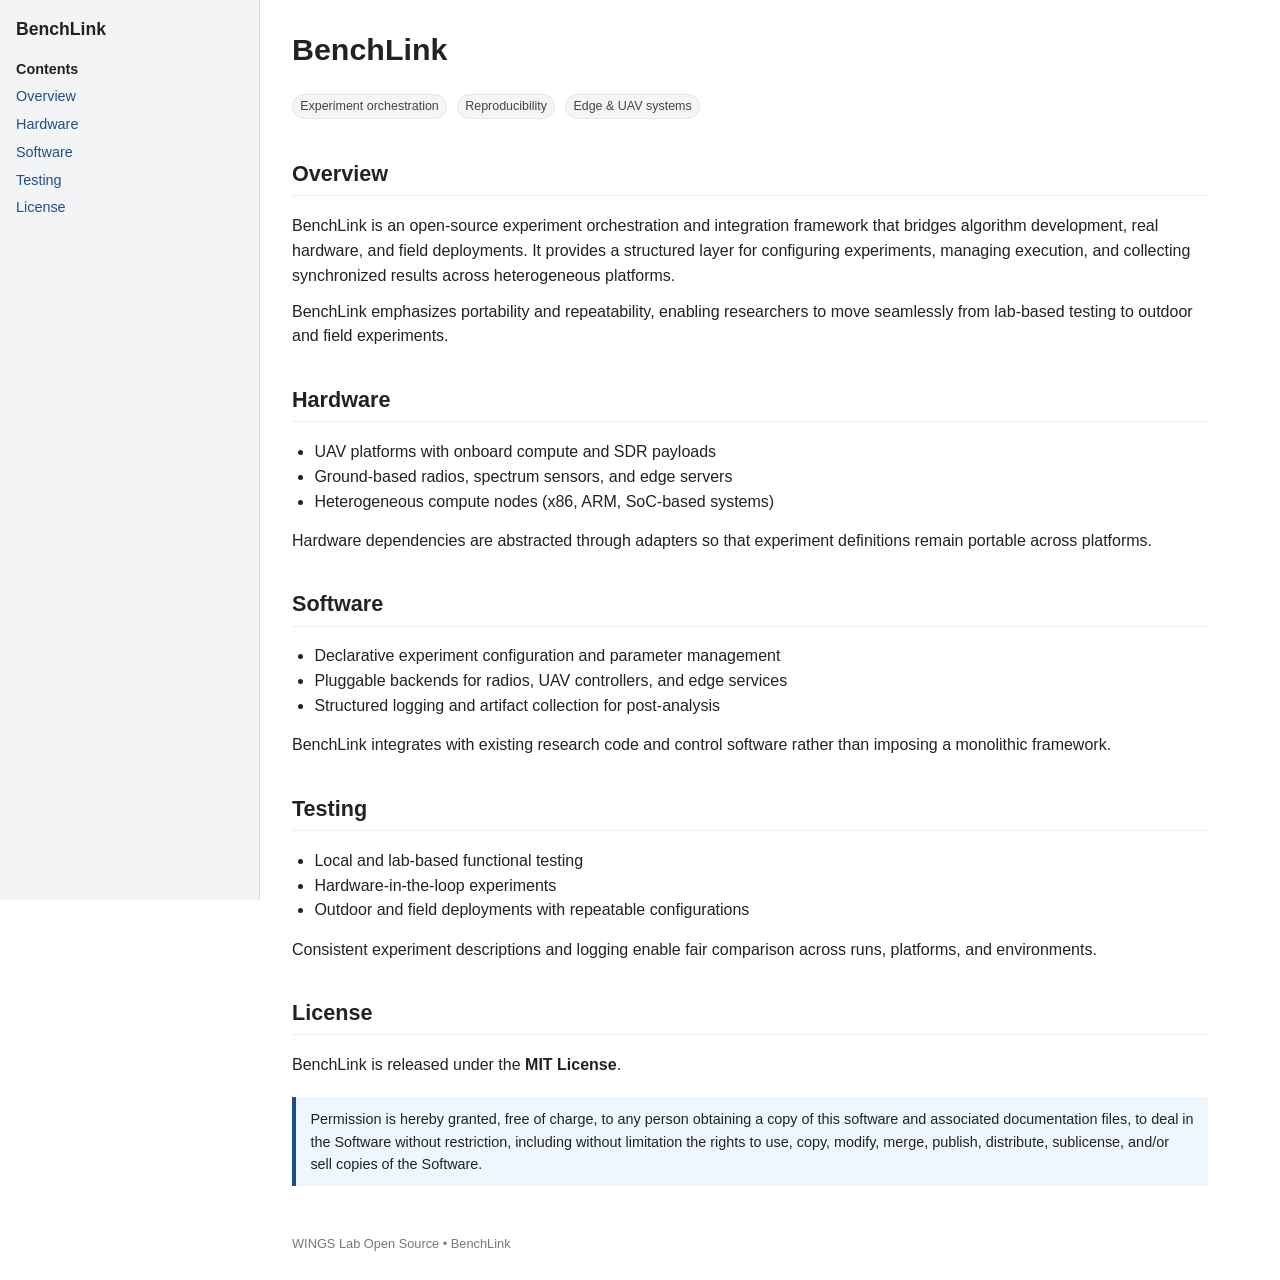
==== benchlink.html @ 735d1fda "Add files via upload" ====
<!DOCTYPE html>
<html lang="en">
<head>
  <meta charset="UTF-8" />
  <title>BenchLink | WINGS Lab Open Source</title>
  <meta name="viewport" content="width=device-width, initial-scale=1.0" />
  <style>
    body { margin:0; font-family:Arial, Helvetica, sans-serif; line-height:1.55; color:#222; }
    .layout { display:flex; min-height:100vh; }
    nav {
      width:260px; background:#f3f4f6; border-right:1px solid #ddd;
      padding:1rem; box-sizing:border-box; position:sticky; top:0;
      height:100vh; overflow-y:auto;
    }
    nav h1 { font-size:1.1rem; margin:0 0 .6rem 0; }
    nav ul { list-style:none; padding:0; margin:0; font-size:.9rem; }
    nav li.section-title { font-weight:bold; margin:.9rem 0 .3rem; }
    nav li { margin-bottom:.35rem; }
    nav a { color:#1f4f8b; text-decoration:none; }
    nav a:hover { text-decoration:underline; }
    main { flex:1; padding:1.6rem 2rem; box-sizing:border-box; max-width:980px; }
    main h1 { font-size:1.9rem; margin-top:0; }
    main h2 {
      font-size:1.35rem; margin-top:2.1rem;
      border-bottom:1px solid #eee; padding-bottom:.3rem;
    }
    p { margin:.45rem 0 .7rem; }
    ul { margin:.4rem 0 .9rem; padding-left:1.4rem; }
    .pill {
      display:inline-block; font-size:.78rem; padding:.12rem .45rem;
      border-radius:999px; background:#f5f5f5; border:1px solid #e6e6e6;
      color:#444; margin-right:.35rem; margin-bottom:.25rem;
    }
    .note {
      background:#eef6ff; border-left:4px solid #1f4f8b;
      padding:.7rem .9rem; margin:1.2rem 0; font-size:.9rem;
    }
    @media (max-width:900px) {
      .layout { flex-direction:column; }
      nav { width:100%; height:auto; position:static; }
      main { padding:1rem; }
    }
  </style>
</head>

<body>
<div class="layout">
  <nav>
    <h1>BenchLink</h1>
    <ul>
      <li class="section-title">Contents</li>
      <li><a href="#overview">Overview</a></li>
      <li><a href="#hardware">Hardware</a></li>
      <li><a href="#software">Software</a></li>
      <li><a href="#testing">Testing</a></li>
      <li><a href="#license">License</a></li>
    </ul>
  </nav>

  <main>
    <header>
      <h1>BenchLink</h1>
      <div>
        <span class="pill">Experiment orchestration</span>
        <span class="pill">Reproducibility</span>
        <span class="pill">Edge & UAV systems</span>
      </div>
    </header>

    <section id="overview">
      <h2>Overview</h2>
      <p>
        BenchLink is an open-source experiment orchestration and integration framework
        that bridges algorithm development, real hardware, and field deployments.
        It provides a structured layer for configuring experiments, managing execution,
        and collecting synchronized results across heterogeneous platforms.
      </p>
      <p>
        BenchLink emphasizes portability and repeatability, enabling researchers to
        move seamlessly from lab-based testing to outdoor and field experiments.
      </p>
    </section>

    <section id="hardware">
      <h2>Hardware</h2>
      <ul>
        <li>UAV platforms with onboard compute and SDR payloads</li>
        <li>Ground-based radios, spectrum sensors, and edge servers</li>
        <li>Heterogeneous compute nodes (x86, ARM, SoC-based systems)</li>
      </ul>
      <p>
        Hardware dependencies are abstracted through adapters so that experiment
        definitions remain portable across platforms.
      </p>
    </section>

    <section id="software">
      <h2>Software</h2>
      <ul>
        <li>Declarative experiment configuration and parameter management</li>
        <li>Pluggable backends for radios, UAV controllers, and edge services</li>
        <li>Structured logging and artifact collection for post-analysis</li>
      </ul>
      <p>
        BenchLink integrates with existing research code and control software rather
        than imposing a monolithic framework.
      </p>
    </section>

    <section id="testing">
      <h2>Testing</h2>
      <ul>
        <li>Local and lab-based functional testing</li>
        <li>Hardware-in-the-loop experiments</li>
        <li>Outdoor and field deployments with repeatable configurations</li>
      </ul>
      <p>
        Consistent experiment descriptions and logging enable fair comparison across
        runs, platforms, and environments.
      </p>
    </section>

    <section id="license">
      <h2>License</h2>
      <p>
        BenchLink is released under the <strong>MIT License</strong>.
      </p>
      <div class="note">
        Permission is hereby granted, free of charge, to any person obtaining a copy
        of this software and associated documentation files, to deal in the Software
        without restriction, including without limitation the rights to use, copy,
        modify, merge, publish, distribute, sublicense, and/or sell copies of the
        Software.
      </div>
    </section>

    <footer style="margin-top:3rem; font-size:.8rem; color:#777;">
      WINGS Lab Open Source • BenchLink
    </footer>
  </main>
</div>
</body>
</html>
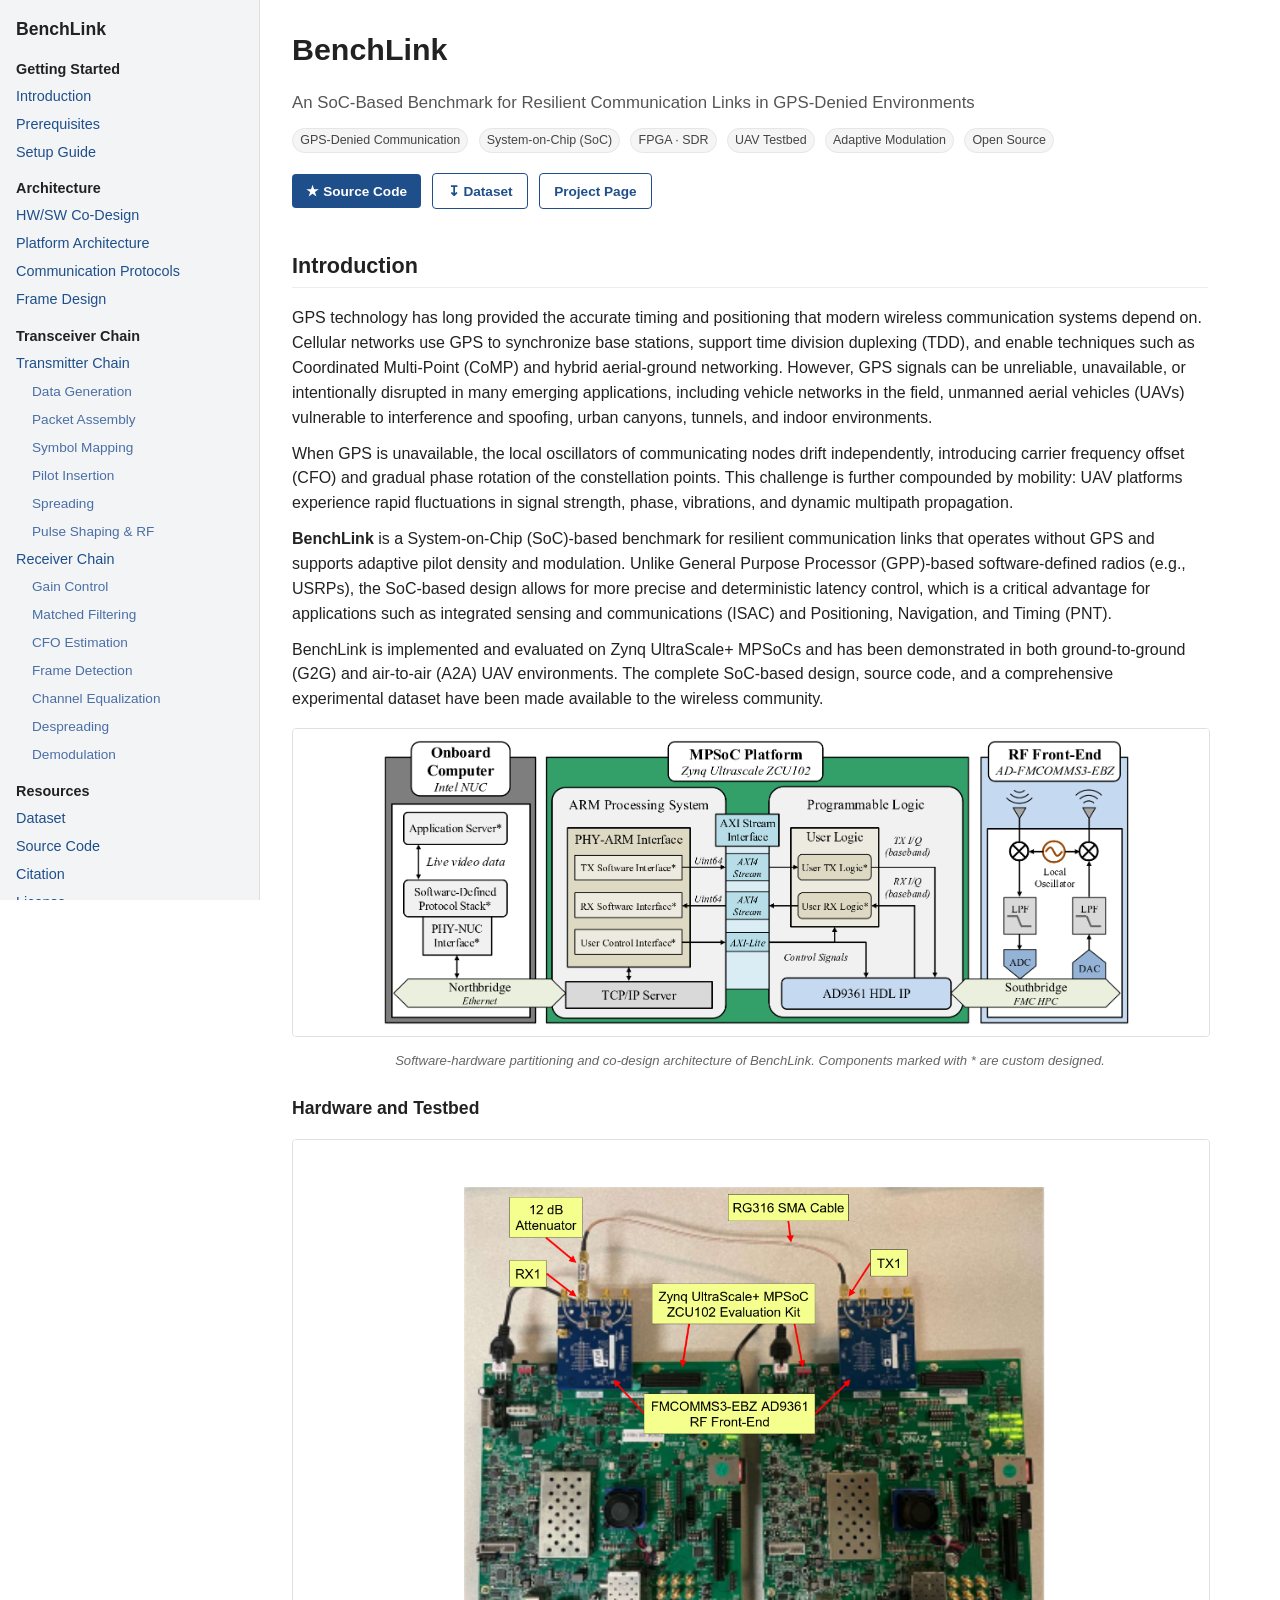
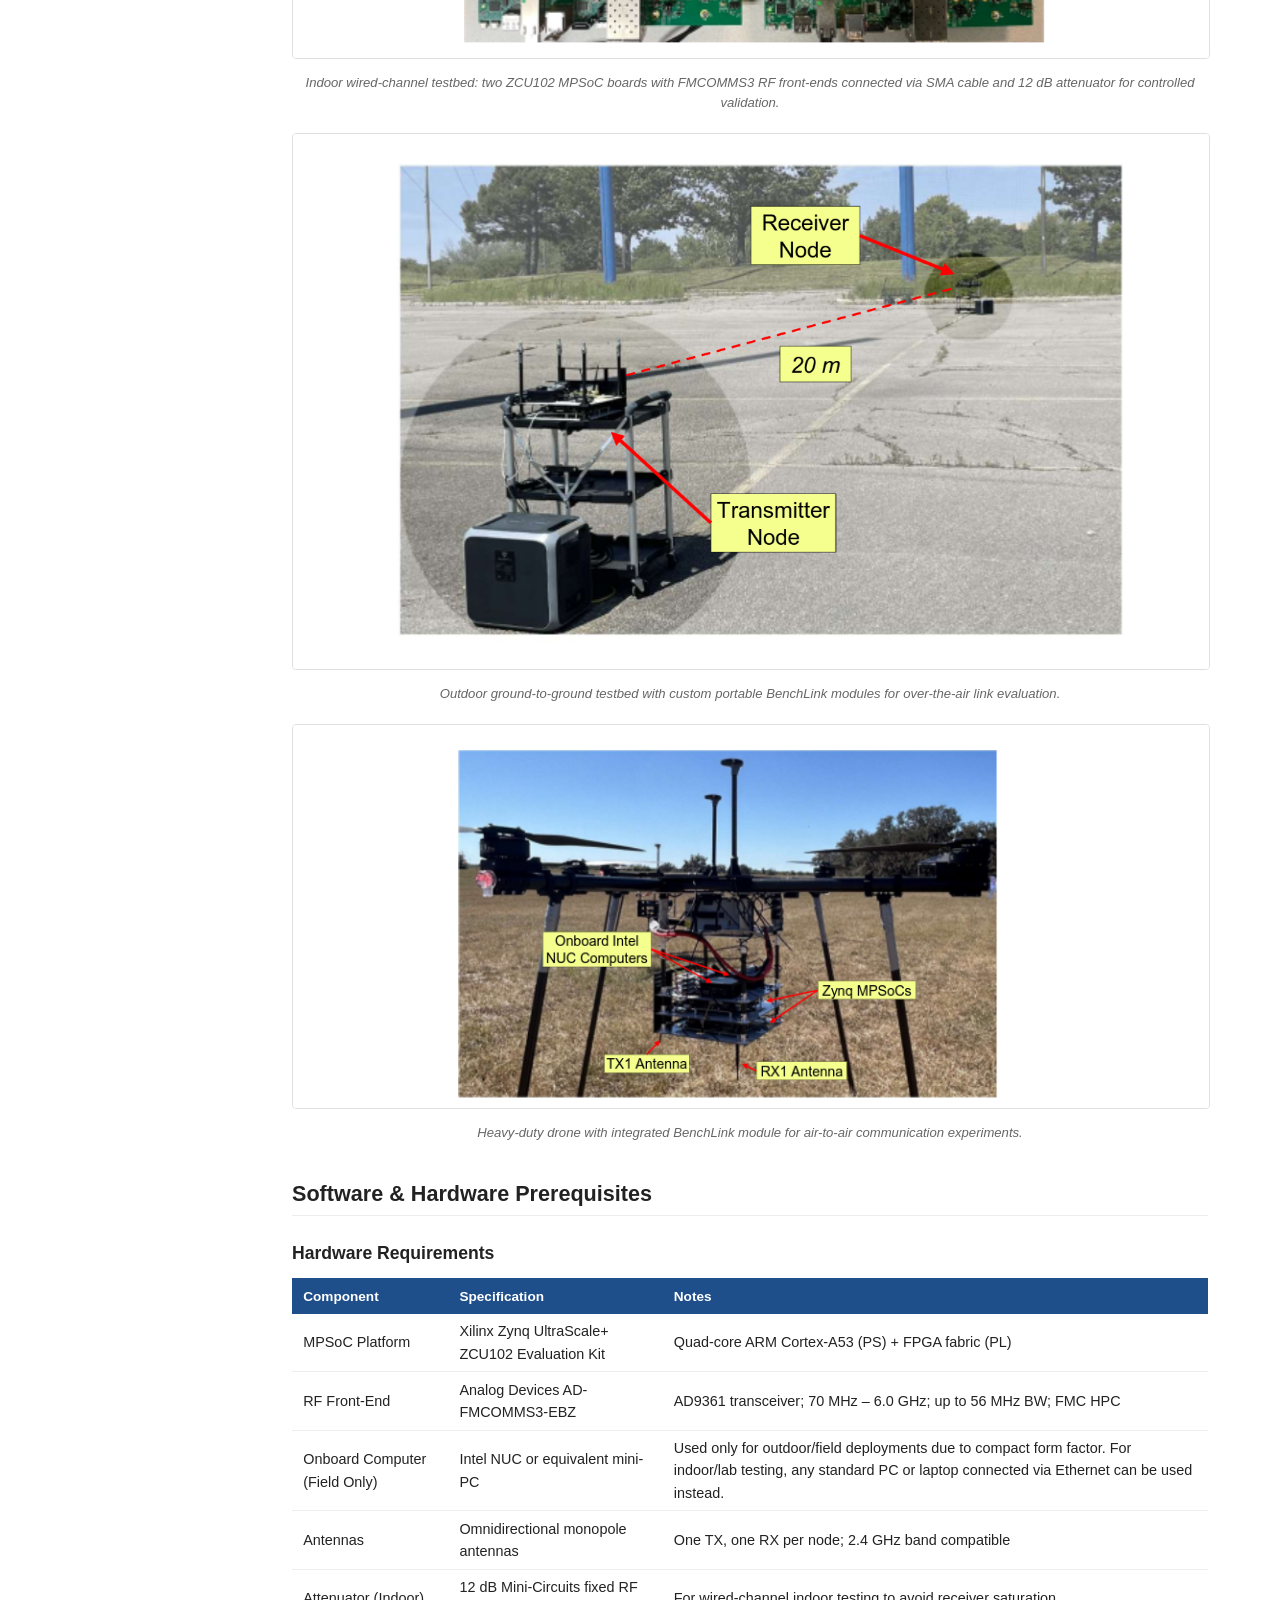
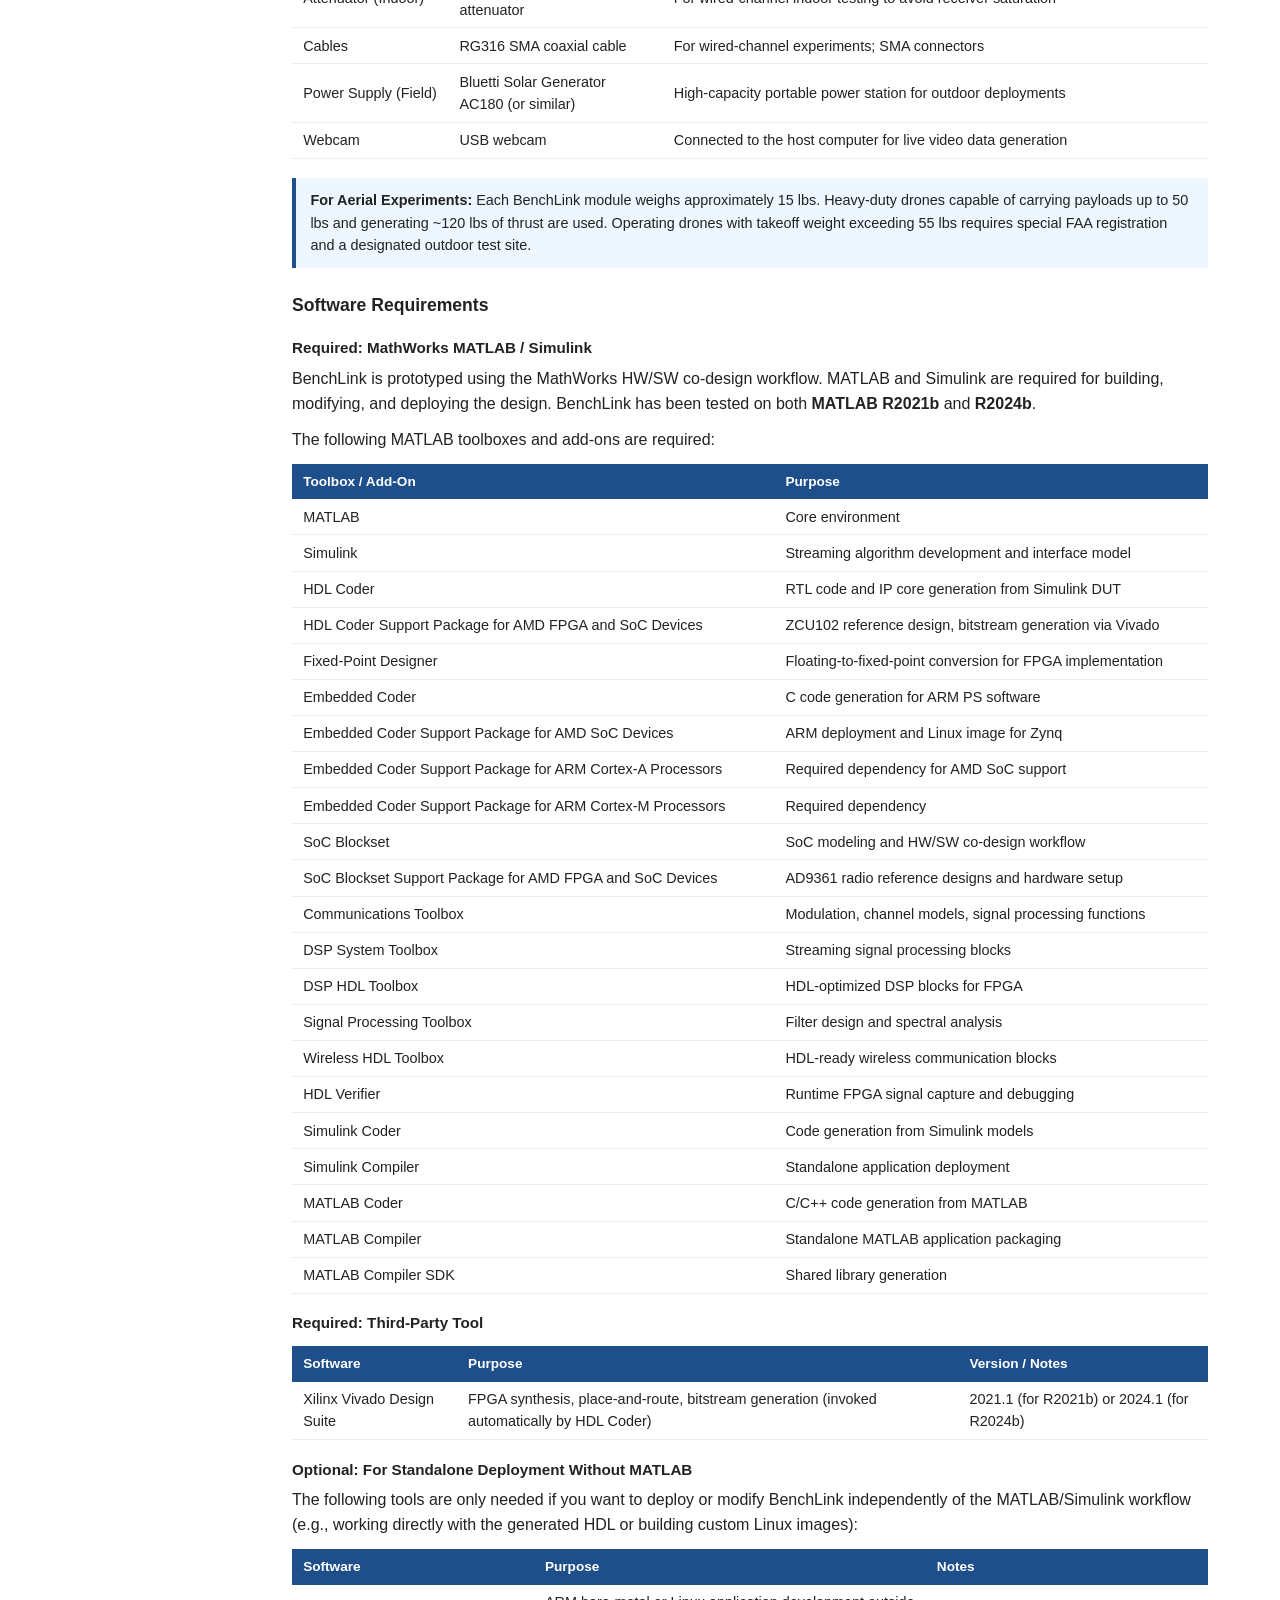
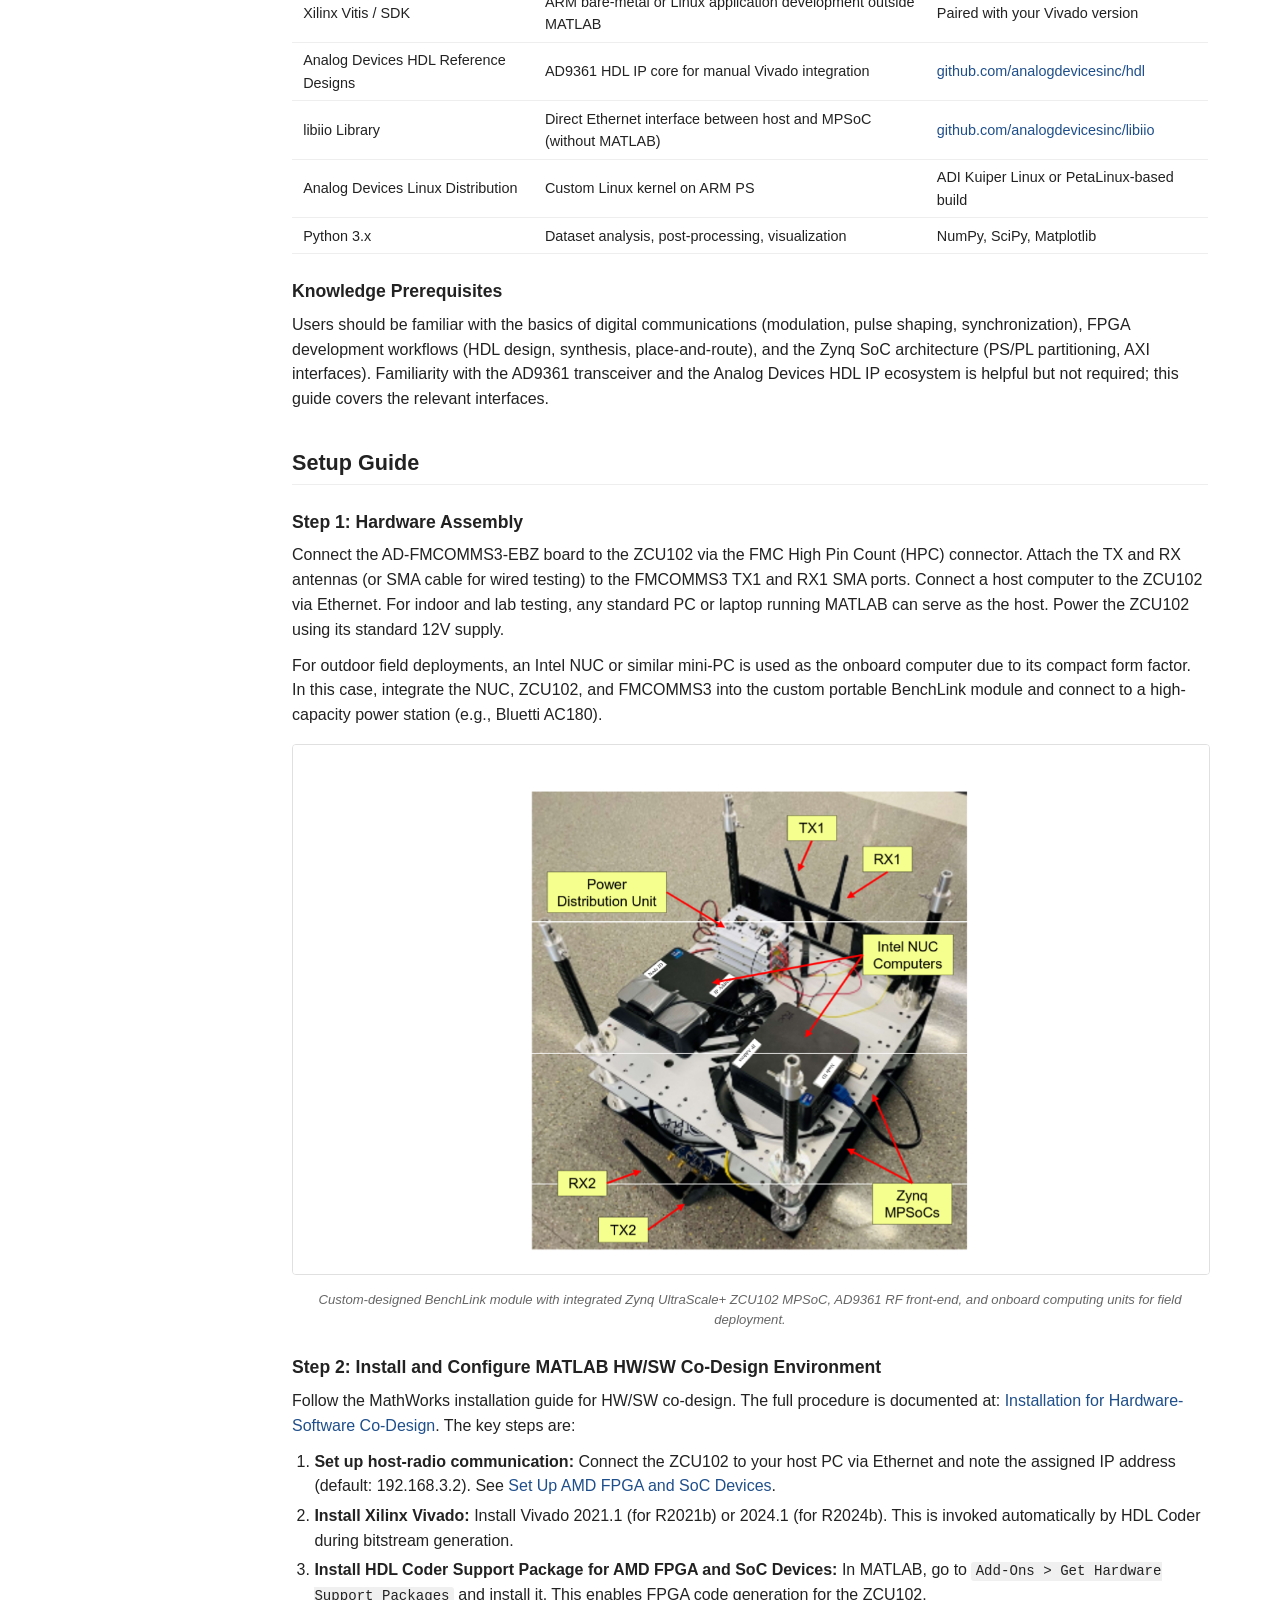
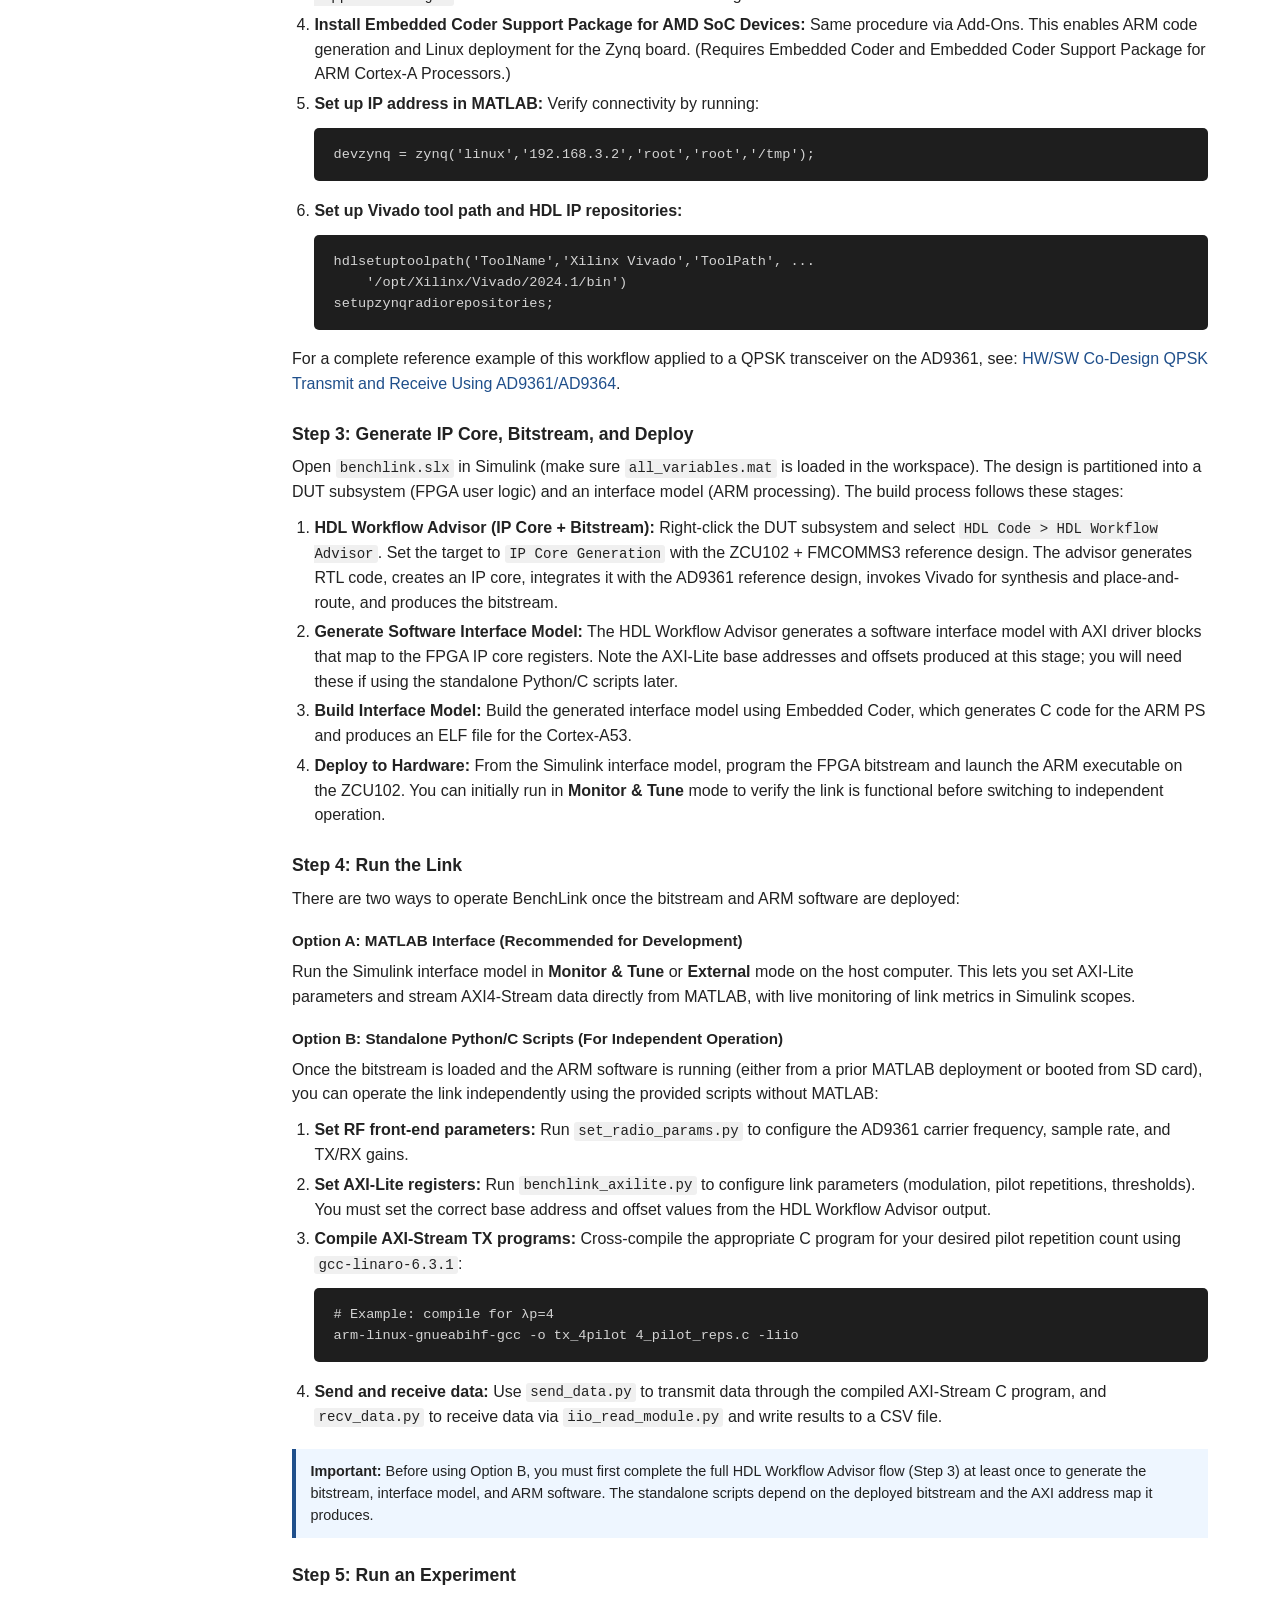
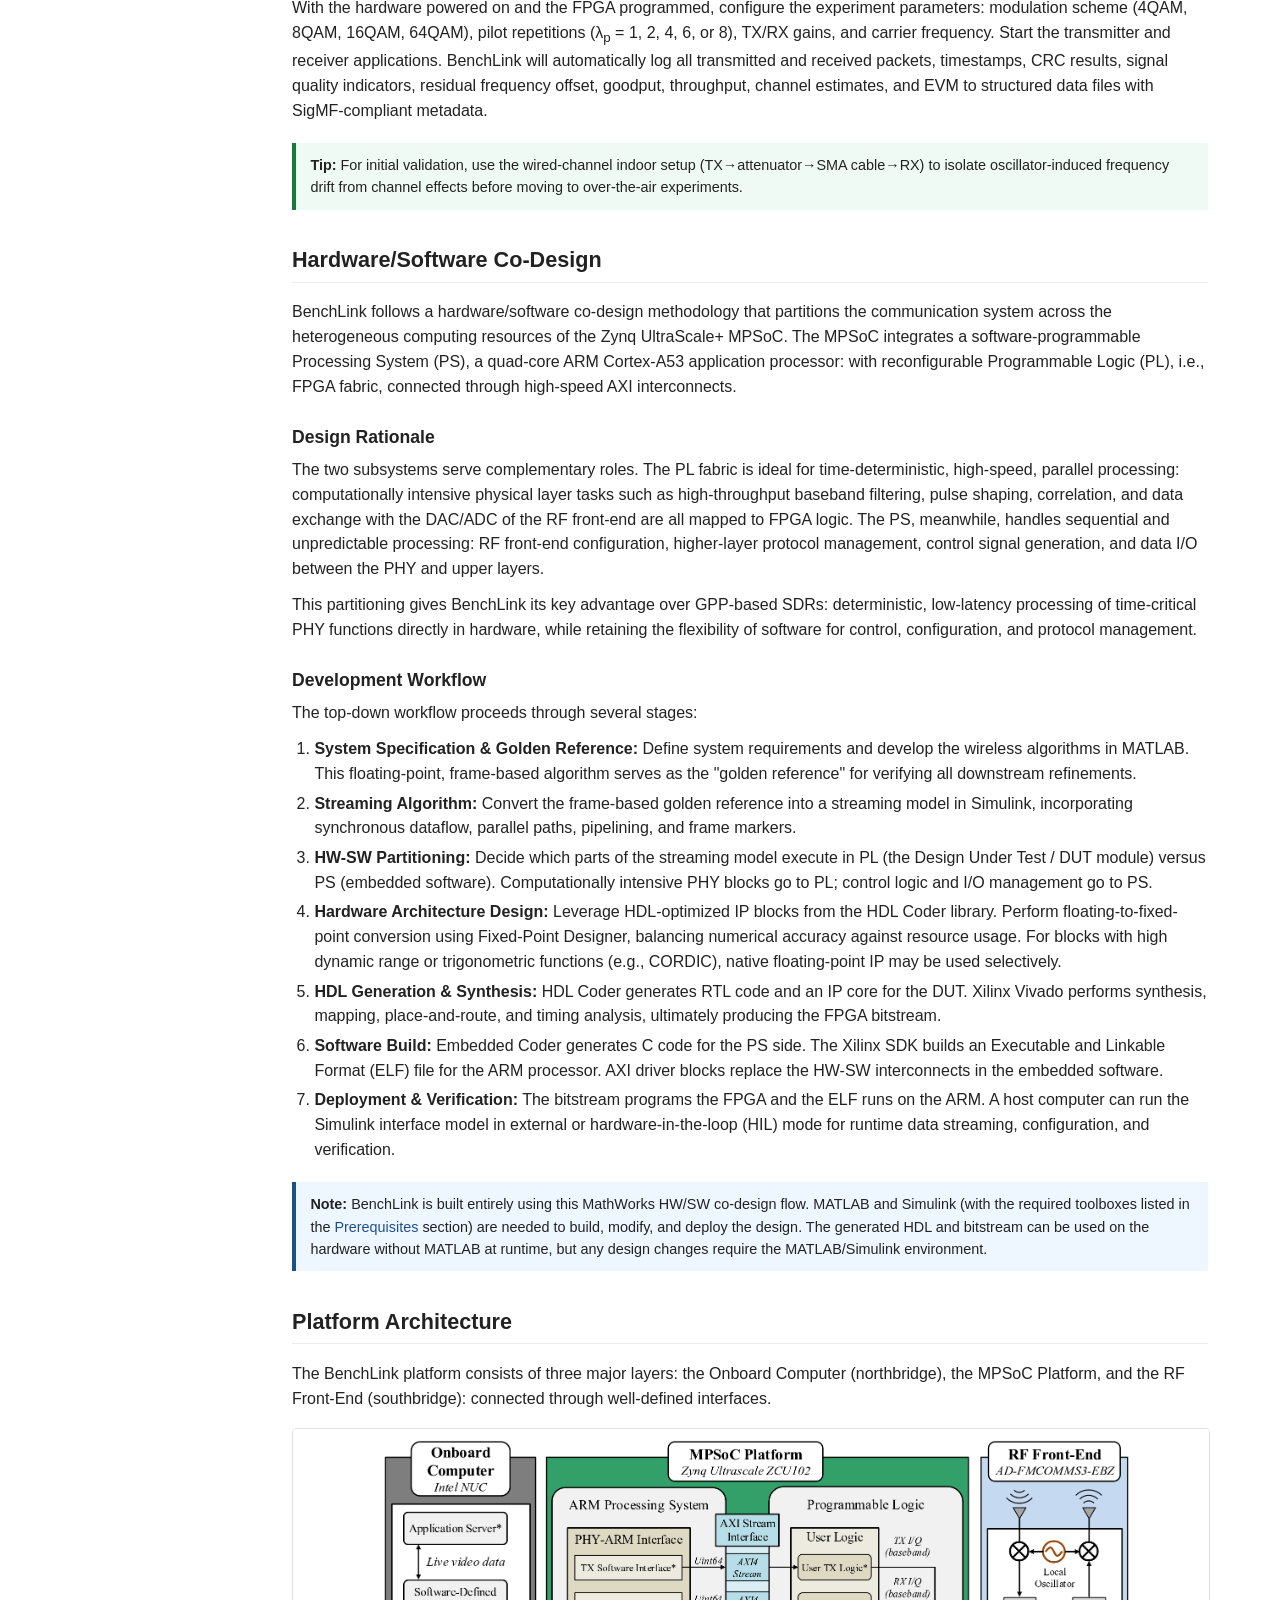
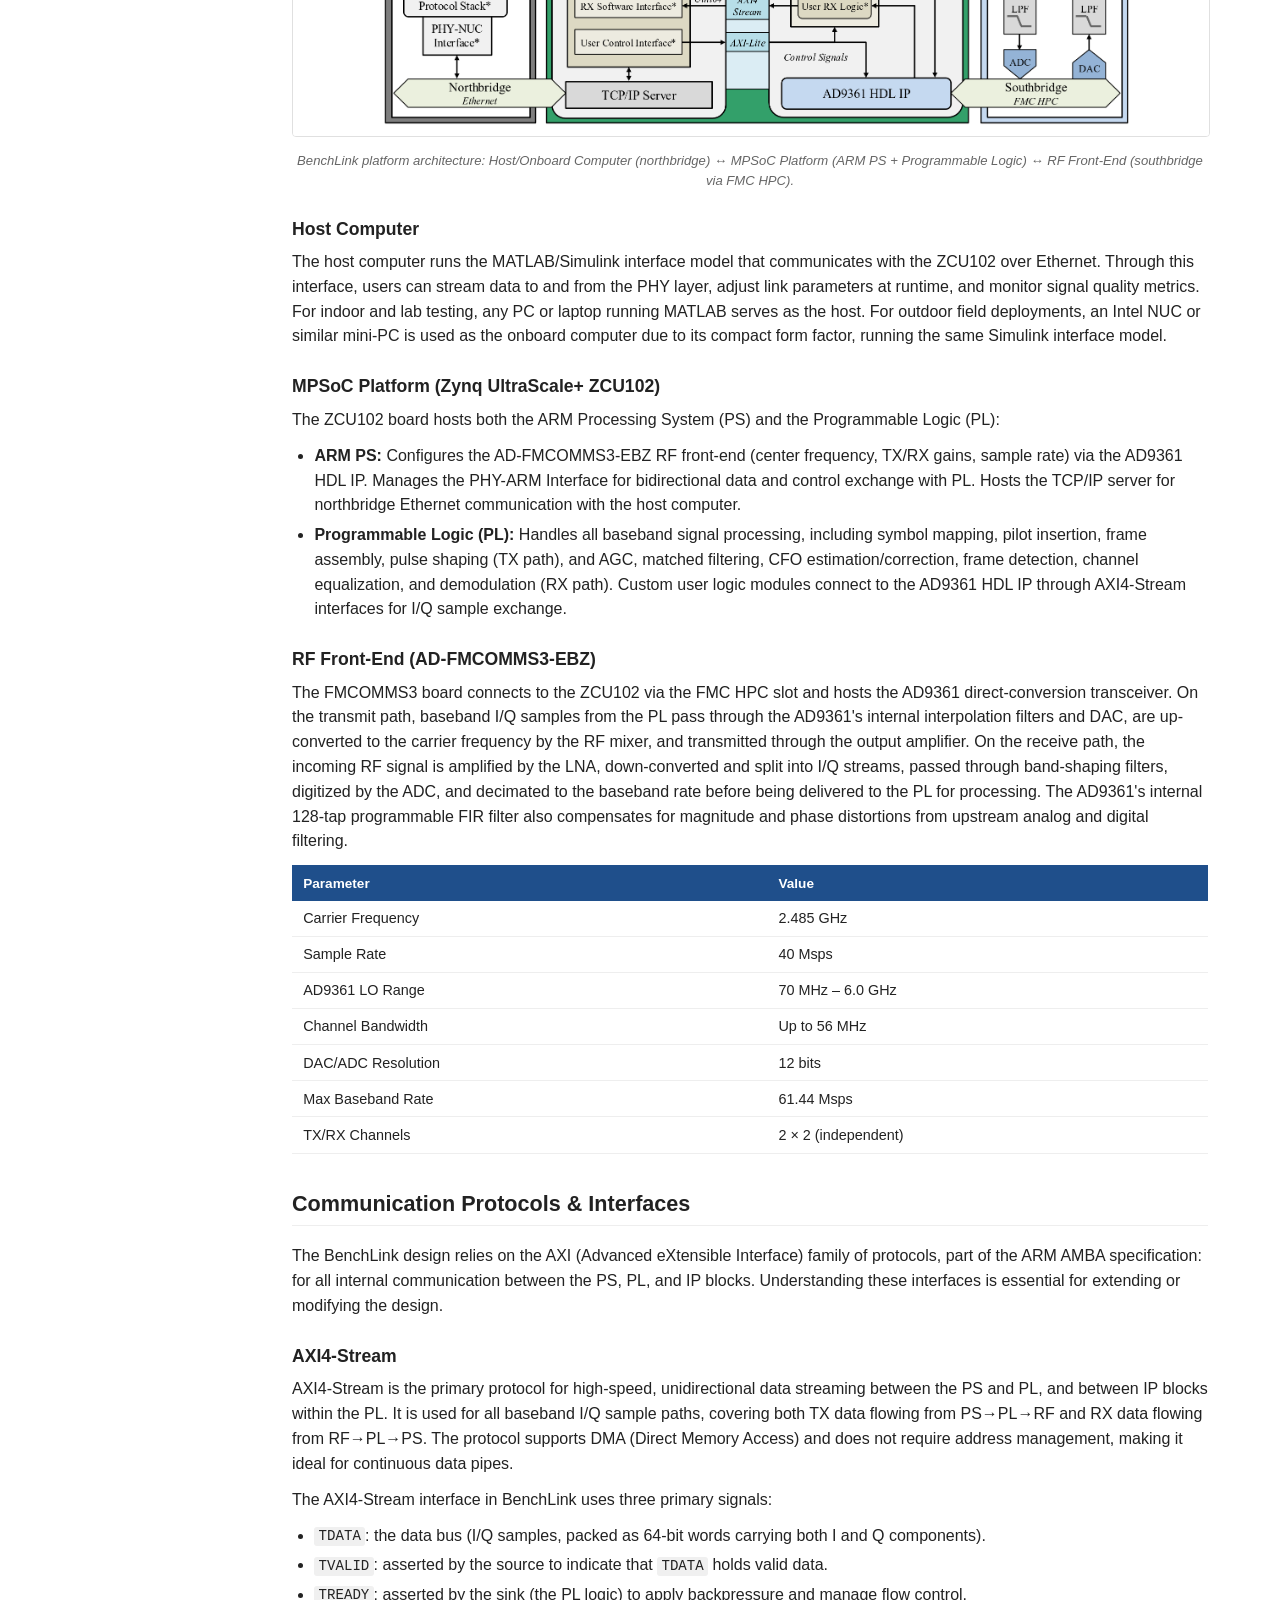
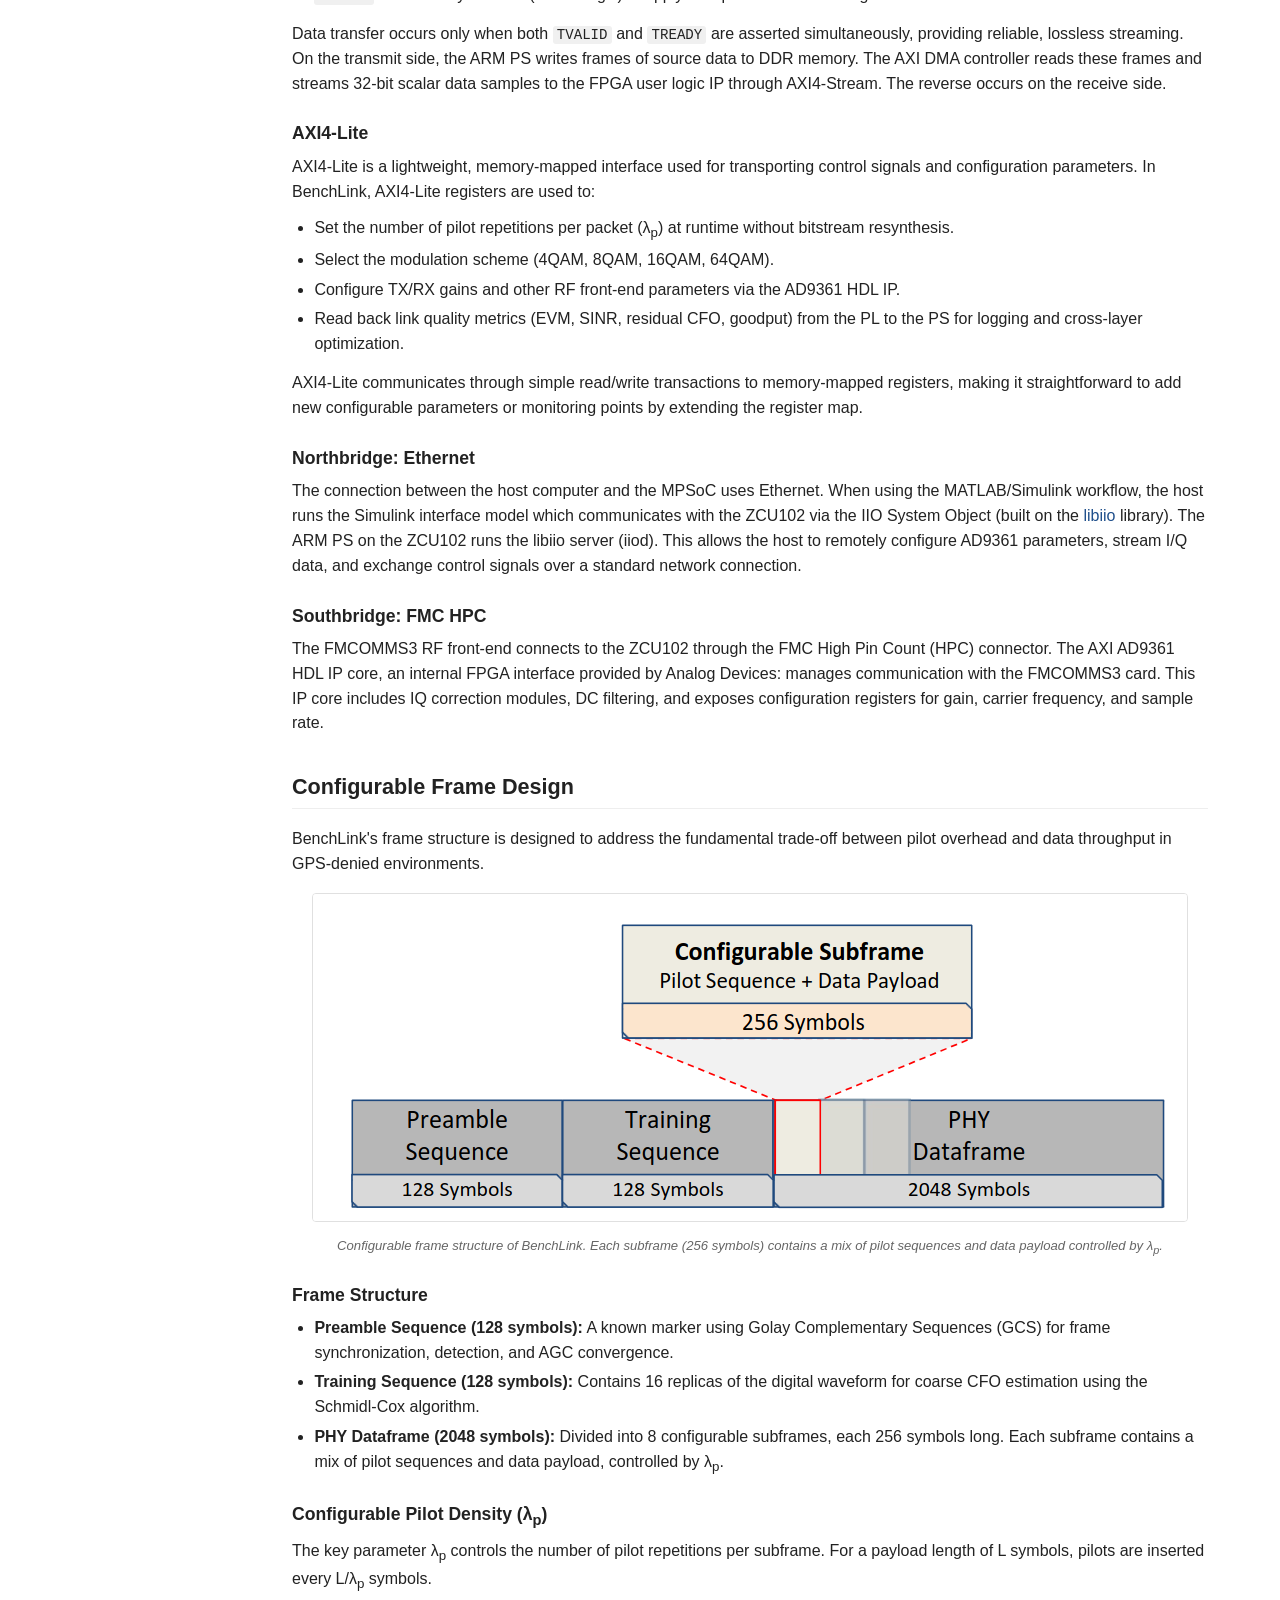
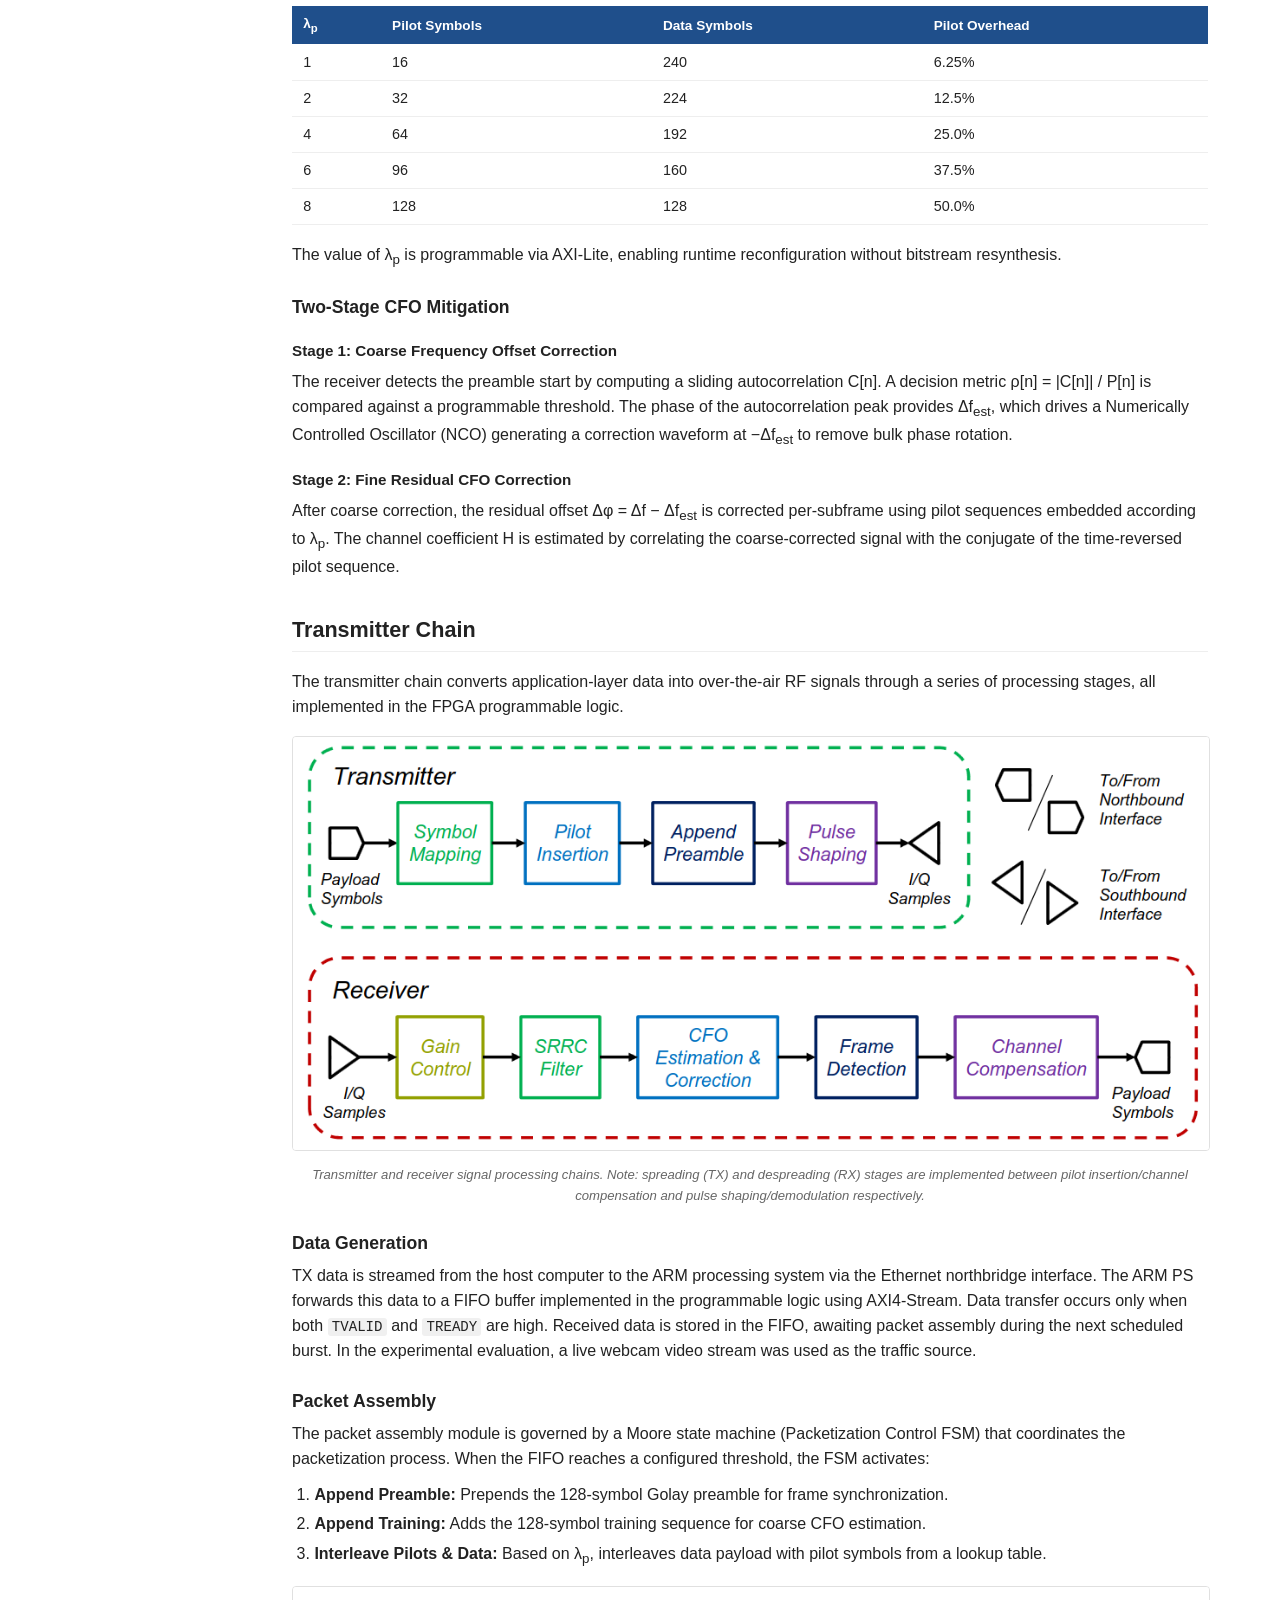
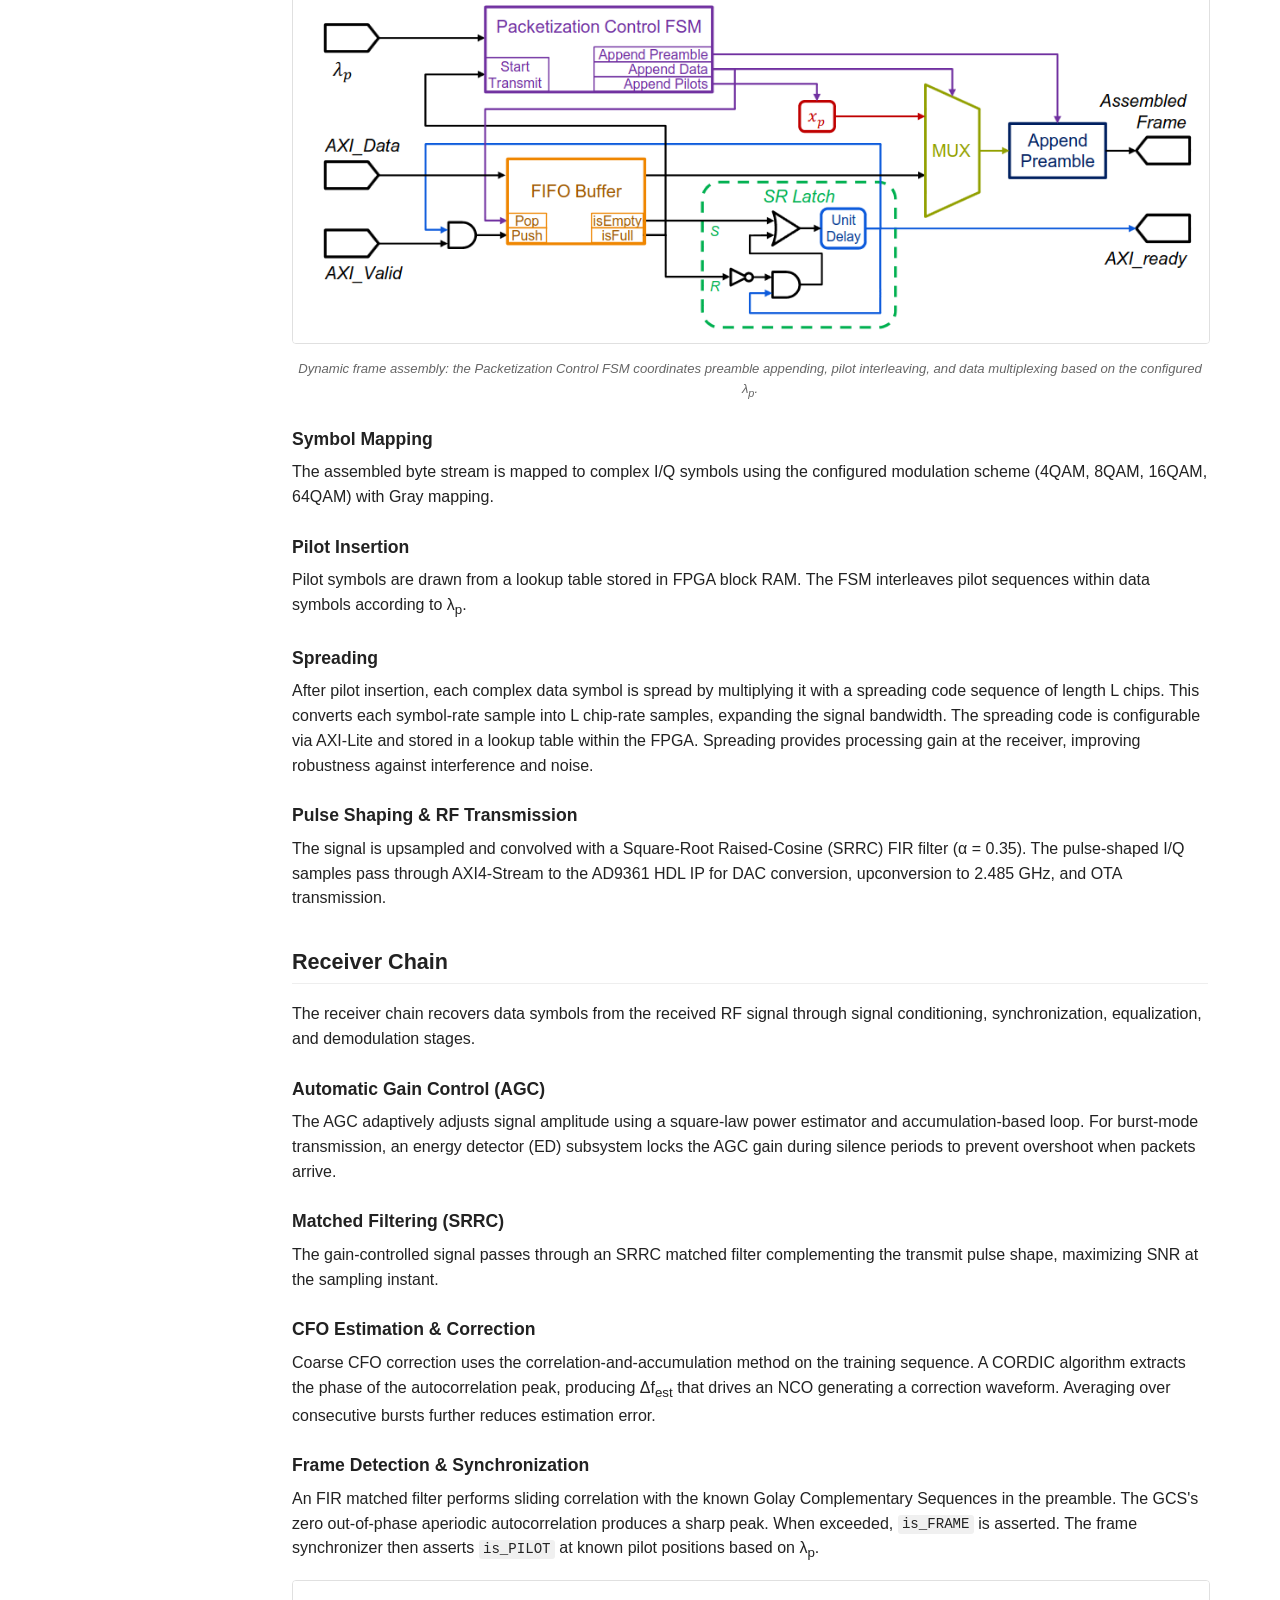
==== commit 43330835: "benchlink website update" ====
--- a/benchlink.html
+++ b/benchlink.html
@@ -18,14 +18,20 @@
     nav li { margin-bottom:.35rem; }
     nav a { color:#1f4f8b; text-decoration:none; }
     nav a:hover { text-decoration:underline; }
+    nav a.sub { padding-left:1rem; font-size:.85rem; color:#4a6fa5; }
     main { flex:1; padding:1.6rem 2rem; box-sizing:border-box; max-width:980px; }
     main h1 { font-size:1.9rem; margin-top:0; }
     main h2 {
       font-size:1.35rem; margin-top:2.1rem;
       border-bottom:1px solid #eee; padding-bottom:.3rem;
     }
+    main h3 { font-size:1.1rem; margin-top:1.5rem; margin-bottom:.3rem; }
+    main h4 { font-size:.95rem; margin-top:1.1rem; margin-bottom:.3rem; }
     p { margin:.45rem 0 .7rem; }
-    ul { margin:.4rem 0 .9rem; padding-left:1.4rem; }
+    ul, ol { margin:.4rem 0 .9rem; padding-left:1.4rem; }
+    li { margin-bottom:.3rem; }
+    a { color:#1f4f8b; text-decoration:none; }
+    a:hover { text-decoration:underline; }
     .pill {
       display:inline-block; font-size:.78rem; padding:.12rem .45rem;
       border-radius:999px; background:#f5f5f5; border:1px solid #e6e6e6;
@@ -35,6 +41,53 @@
       background:#eef6ff; border-left:4px solid #1f4f8b;
       padding:.7rem .9rem; margin:1.2rem 0; font-size:.9rem;
     }
+    .warning {
+      background:#fff8f0; border-left:4px solid #c4600c;
+      padding:.7rem .9rem; margin:1.2rem 0; font-size:.9rem;
+    }
+    .success {
+      background:#f0faf4; border-left:4px solid #1a7a3a;
+      padding:.7rem .9rem; margin:1.2rem 0; font-size:.9rem;
+    }
+    code {
+      font-family:Consolas, Monaco, 'Courier New', monospace;
+      font-size:.88em; background:#f0f0f0; padding:.1em .3em;
+      border-radius:3px;
+    }
+    pre {
+      background:#1e1e1e; color:#d4d4d4; padding:1rem 1.2rem;
+      border-radius:5px; overflow-x:auto; font-size:.85rem;
+      line-height:1.55; margin:.7rem 0 1.1rem;
+    }
+    pre code { background:none; padding:0; color:inherit; font-size:inherit; }
+    table {
+      width:100%; border-collapse:collapse; margin:.7rem 0 1.1rem;
+      font-size:.9rem;
+    }
+    th {
+      background:#1f4f8b; color:#fff; font-weight:bold; text-align:left;
+      padding:.45rem .7rem; font-size:.85rem;
+    }
+    td { padding:.4rem .7rem; border-bottom:1px solid #eee; }
+    tr:hover { background:#fafafa; }
+    .img-placeholder {
+      background:#f0f0f0; border:2px dashed #ccc; border-radius:5px;
+      padding:2rem 1.2rem; text-align:center; color:#888;
+      font-size:.85rem; margin:.8rem 0 1rem; font-style:italic;
+    }
+    .btn {
+      display:inline-block; padding:.4rem .9rem; background:#1f4f8b;
+      color:#fff; border-radius:4px; font-size:.85rem; font-weight:bold;
+      text-decoration:none; margin-right:.4rem; margin-bottom:.4rem;
+    }
+    .btn:hover { background:#163d6e; text-decoration:none; }
+    .btn-outline {
+      background:transparent; color:#1f4f8b; border:1.5px solid #1f4f8b;
+    }
+    .btn-outline:hover { background:#eef6ff; }
+    .fig { margin:1rem 0 1.2rem; text-align:center; }
+    .fig img { max-width:100%; height:auto; border:1px solid #e0e0e0; border-radius:4px; }
+    .fig .caption { font-size:.82rem; color:#666; margin-top:.4rem; font-style:italic; }
     @media (max-width:900px) {
       .layout { flex-direction:column; }
       nav { width:100%; height:auto; position:static; }
@@ -48,11 +101,40 @@
   <nav>
     <h1>BenchLink</h1>
     <ul>
-      <li class="section-title">Contents</li>
-      <li><a href="#overview">Overview</a></li>
-      <li><a href="#hardware">Hardware</a></li>
-      <li><a href="#software">Software</a></li>
-      <li><a href="#testing">Testing</a></li>
+      <li class="section-title">Getting Started</li>
+      <li><a href="#introduction">Introduction</a></li>
+      <li><a href="#prerequisites">Prerequisites</a></li>
+      <li><a href="#setup">Setup Guide</a></li>
+
+      <li class="section-title">Architecture</li>
+      <li><a href="#codesign">HW/SW Co-Design</a></li>
+      <li><a href="#platform">Platform Architecture</a></li>
+      <li><a href="#protocols">Communication Protocols</a></li>
+      <li><a href="#frame-design">Frame Design</a></li>
+
+      <li class="section-title">Transceiver Chain</li>
+      <li><a href="#tx-chain">Transmitter Chain</a></li>
+      <li><a class="sub" href="#tx-data-gen">Data Generation</a></li>
+      <li><a class="sub" href="#tx-packet-assembly">Packet Assembly</a></li>
+      <li><a class="sub" href="#tx-symbol-mapping">Symbol Mapping</a></li>
+      <li><a class="sub" href="#tx-pilot-insertion">Pilot Insertion</a></li>
+      <li><a class="sub" href="#tx-spreading">Spreading</a></li>
+      <li><a class="sub" href="#tx-pulse-shaping">Pulse Shaping &amp; RF</a></li>
+      <li><a href="#rx-chain">Receiver Chain</a></li>
+      <li><a class="sub" href="#rx-agc">Gain Control</a></li>
+      <li><a class="sub" href="#rx-matched-filter">Matched Filtering</a></li>
+      <li><a class="sub" href="#rx-cfo">CFO Estimation</a></li>
+      <li><a class="sub" href="#rx-frame-detect">Frame Detection</a></li>
+      <li><a class="sub" href="#rx-channel-eq">Channel Equalization</a></li>
+      <li><a class="sub" href="#rx-despreading">Despreading</a></li>
+      <li><a class="sub" href="#rx-demod">Demodulation</a></li>
+
+
+
+      <li class="section-title">Resources</li>
+      <li><a href="#dataset">Dataset</a></li>
+      <li><a href="#source-code">Source Code</a></li>
+      <li><a href="#citation">Citation</a></li>
       <li><a href="#license">License</a></li>
     </ul>
   </nav>
@@ -60,82 +142,282 @@
   <main>
     <header>
       <h1>BenchLink</h1>
+      <p style="margin-top:-.2rem; color:#555; font-size:1.05rem;">An SoC-Based Benchmark for Resilient Communication Links in GPS-Denied Environments</p>
       <div>
-        <span class="pill">Experiment orchestration</span>
-        <span class="pill">Reproducibility</span>
-        <span class="pill">Edge & UAV systems</span>
+        <span class="pill">GPS-Denied Communication</span>
+        <span class="pill">System-on-Chip (SoC)</span>
+        <span class="pill">FPGA &middot; SDR</span>
+        <span class="pill">UAV Testbed</span>
+        <span class="pill">Adaptive Modulation</span>
+        <span class="pill">Open Source</span>
+      </div>
+      <div style="margin-top:1rem;">
+        <a class="btn" href="https://github.com/WingsLabWireless/benchlink_v2" target="_blank">&#9733; Source Code</a>
+        <a class="btn btn-outline" href="https://github.com/WingsLabWireless/benchlink_v2/tree/main/benchlink_data" target="_blank">&#8615; Dataset</a>
+        <a class="btn btn-outline" href="https://wingslabwireless.github.io/opensource.html#benchlink" target="_blank">Project Page</a>
       </div>
     </header>
 
-    <section id="overview">
-      <h2>Overview</h2>
-      <p>
-        BenchLink is an open-source experiment orchestration and integration framework
-        that bridges algorithm development, real hardware, and field deployments.
-        It provides a structured layer for configuring experiments, managing execution,
-        and collecting synchronized results across heterogeneous platforms.
-      </p>
-      <p>
-        BenchLink emphasizes portability and repeatability, enabling researchers to
-        move seamlessly from lab-based testing to outdoor and field experiments.
-      </p>
+    <section id="introduction"><h2>Introduction</h2><p>GPS technology has long provided the accurate timing and positioning that modern wireless communication systems depend on. Cellular networks use GPS to synchronize base stations, support time division duplexing (TDD), and enable techniques such as Coordinated Multi-Point (CoMP) and hybrid aerial-ground networking. However, GPS signals can be unreliable, unavailable, or intentionally disrupted in many emerging applications, including vehicle networks in the field, unmanned aerial vehicles (UAVs) vulnerable to interference and spoofing, urban canyons, tunnels, and indoor environments.</p><p>When GPS is unavailable, the local oscillators of communicating nodes drift independently, introducing carrier frequency offset (CFO) and gradual phase rotation of the constellation points. This challenge is further compounded by mobility: UAV platforms experience rapid fluctuations in signal strength, phase, vibrations, and dynamic multipath propagation.</p><p><strong>BenchLink</strong> is a System-on-Chip (SoC)-based benchmark for resilient communication links that operates without GPS and supports adaptive pilot density and modulation. Unlike General Purpose Processor (GPP)-based software-defined radios (e.g., USRPs), the SoC-based design allows for more precise and deterministic latency control, which is a critical advantage for applications such as integrated sensing and communications (ISAC) and Positioning, Navigation, and Timing (PNT).</p><p>BenchLink is implemented and evaluated on Zynq UltraScale+ MPSoCs and has been demonstrated in both ground-to-ground (G2G) and air-to-air (A2A) UAV environments. The complete SoC-based design, source code, and a comprehensive experimental dataset have been made available to the wireless community.</p><div class="fig"><img src="images/fig1_architecture.png" alt="BenchLink software-hardware partitioning and co-design architecture"><div class="caption">Software-hardware partitioning and co-design architecture of BenchLink. Components marked with * are custom designed.</div></div>
+      <h3>Hardware and Testbed</h3>
+      <div class="fig"><img src="images/fig8_wired_testbed.png" alt="Indoor wired-channel testbed"><div class="caption">Indoor wired-channel testbed: two ZCU102 MPSoC boards with FMCOMMS3 RF front-ends connected via SMA cable and 12 dB attenuator for controlled validation.</div></div>
+      <div class="fig"><img src="images/fig9_outdoor_g2g.png" alt="Outdoor ground-to-ground testbed"><div class="caption">Outdoor ground-to-ground testbed with custom portable BenchLink modules for over-the-air link evaluation.</div></div>
+      <div class="fig"><img src="images/fig10_drone.png" alt="Heavy-duty drone with BenchLink module"><div class="caption">Heavy-duty drone with integrated BenchLink module for air-to-air communication experiments.</div></div>
+</section>
+
+    <section id="prerequisites"><h2>Software &amp; Hardware Prerequisites</h2><h3>Hardware Requirements</h3><table><thead><tr><th>Component</th><th>Specification</th><th>Notes</th></tr></thead><tbody><tr><td>MPSoC Platform</td><td>Xilinx Zynq UltraScale+ ZCU102 Evaluation Kit</td><td>Quad-core ARM Cortex-A53 (PS) + FPGA fabric (PL)</td></tr><tr><td>RF Front-End</td><td>Analog Devices AD-FMCOMMS3-EBZ</td><td>AD9361 transceiver; 70 MHz – 6.0 GHz; up to 56 MHz BW; FMC HPC</td></tr><tr><td>Onboard Computer (Field Only)</td><td>Intel NUC or equivalent mini-PC</td><td>Used only for outdoor/field deployments due to compact form factor. For indoor/lab testing, any standard PC or laptop connected via Ethernet can be used instead.</td></tr><tr><td>Antennas</td><td>Omnidirectional monopole antennas</td><td>One TX, one RX per node; 2.4 GHz band compatible</td></tr><tr><td>Attenuator (Indoor)</td><td>12 dB Mini-Circuits fixed RF attenuator</td><td>For wired-channel indoor testing to avoid receiver saturation</td></tr><tr><td>Cables</td><td>RG316 SMA coaxial cable</td><td>For wired-channel experiments; SMA connectors</td></tr><tr><td>Power Supply (Field)</td><td>Bluetti Solar Generator AC180 (or similar)</td><td>High-capacity portable power station for outdoor deployments</td></tr><tr><td>Webcam</td><td>USB webcam</td><td>Connected to the host computer for live video data generation</td></tr></tbody></table><div class="note"><strong>For Aerial Experiments:</strong> Each BenchLink module weighs approximately 15 lbs. Heavy-duty drones capable of carrying payloads up to 50 lbs and generating ~120 lbs of thrust are used. Operating drones with takeoff weight exceeding 55 lbs requires special FAA registration and a designated outdoor test site.</div><h3>Software Requirements</h3><h4>Required: MathWorks MATLAB / Simulink</h4>
+<p>BenchLink is prototyped using the MathWorks HW/SW co-design workflow. MATLAB and Simulink are required for building, modifying, and deploying the design. BenchLink has been tested on both <strong>MATLAB R2021b</strong> and <strong>R2024b</strong>.</p>
+<p>The following MATLAB toolboxes and add-ons are required:</p>
+<table><thead><tr><th>Toolbox / Add-On</th><th>Purpose</th></tr></thead><tbody>
+<tr><td>MATLAB</td><td>Core environment</td></tr>
+<tr><td>Simulink</td><td>Streaming algorithm development and interface model</td></tr>
+<tr><td>HDL Coder</td><td>RTL code and IP core generation from Simulink DUT</td></tr>
+<tr><td>HDL Coder Support Package for AMD FPGA and SoC Devices</td><td>ZCU102 reference design, bitstream generation via Vivado</td></tr>
+<tr><td>Fixed-Point Designer</td><td>Floating-to-fixed-point conversion for FPGA implementation</td></tr>
+<tr><td>Embedded Coder</td><td>C code generation for ARM PS software</td></tr>
+<tr><td>Embedded Coder Support Package for AMD SoC Devices</td><td>ARM deployment and Linux image for Zynq</td></tr>
+<tr><td>Embedded Coder Support Package for ARM Cortex-A Processors</td><td>Required dependency for AMD SoC support</td></tr>
+<tr><td>Embedded Coder Support Package for ARM Cortex-M Processors</td><td>Required dependency</td></tr>
+<tr><td>SoC Blockset</td><td>SoC modeling and HW/SW co-design workflow</td></tr>
+<tr><td>SoC Blockset Support Package for AMD FPGA and SoC Devices</td><td>AD9361 radio reference designs and hardware setup</td></tr>
+<tr><td>Communications Toolbox</td><td>Modulation, channel models, signal processing functions</td></tr>
+<tr><td>DSP System Toolbox</td><td>Streaming signal processing blocks</td></tr>
+<tr><td>DSP HDL Toolbox</td><td>HDL-optimized DSP blocks for FPGA</td></tr>
+<tr><td>Signal Processing Toolbox</td><td>Filter design and spectral analysis</td></tr>
+<tr><td>Wireless HDL Toolbox</td><td>HDL-ready wireless communication blocks</td></tr>
+<tr><td>HDL Verifier</td><td>Runtime FPGA signal capture and debugging</td></tr>
+<tr><td>Simulink Coder</td><td>Code generation from Simulink models</td></tr>
+<tr><td>Simulink Compiler</td><td>Standalone application deployment</td></tr>
+<tr><td>MATLAB Coder</td><td>C/C++ code generation from MATLAB</td></tr>
+<tr><td>MATLAB Compiler</td><td>Standalone MATLAB application packaging</td></tr>
+<tr><td>MATLAB Compiler SDK</td><td>Shared library generation</td></tr>
+</tbody></table>
+
+<h4>Required: Third-Party Tool</h4>
+<table><thead><tr><th>Software</th><th>Purpose</th><th>Version / Notes</th></tr></thead><tbody>
+<tr><td>Xilinx Vivado Design Suite</td><td>FPGA synthesis, place-and-route, bitstream generation (invoked automatically by HDL Coder)</td><td>2021.1 (for R2021b) or 2024.1 (for R2024b)</td></tr>
+</tbody></table>
+
+<h4>Optional: For Standalone Deployment Without MATLAB</h4>
+<p>The following tools are only needed if you want to deploy or modify BenchLink independently of the MATLAB/Simulink workflow (e.g., working directly with the generated HDL or building custom Linux images):</p>
+<table><thead><tr><th>Software</th><th>Purpose</th><th>Notes</th></tr></thead><tbody>
+<tr><td>Xilinx Vitis / SDK</td><td>ARM bare-metal or Linux application development outside MATLAB</td><td>Paired with your Vivado version</td></tr>
+<tr><td>Analog Devices HDL Reference Designs</td><td>AD9361 HDL IP core for manual Vivado integration</td><td><a href="https://github.com/analogdevicesinc/hdl">github.com/analogdevicesinc/hdl</a></td></tr>
+<tr><td>libiio Library</td><td>Direct Ethernet interface between host and MPSoC (without MATLAB)</td><td><a href="https://github.com/analogdevicesinc/libiio">github.com/analogdevicesinc/libiio</a></td></tr>
+<tr><td>Analog Devices Linux Distribution</td><td>Custom Linux kernel on ARM PS</td><td>ADI Kuiper Linux or PetaLinux-based build</td></tr>
+<tr><td>Python 3.x</td><td>Dataset analysis, post-processing, visualization</td><td>NumPy, SciPy, Matplotlib</td></tr>
+</tbody></table><h3>Knowledge Prerequisites</h3><p>Users should be familiar with the basics of digital communications (modulation, pulse shaping, synchronization), FPGA development workflows (HDL design, synthesis, place-and-route), and the Zynq SoC architecture (PS/PL partitioning, AXI interfaces). Familiarity with the AD9361 transceiver and the Analog Devices HDL IP ecosystem is helpful but not required; this guide covers the relevant interfaces.</p></section>
+
+    <section id="setup"><h2>Setup Guide</h2><h3>Step 1: Hardware Assembly</h3><p>Connect the AD-FMCOMMS3-EBZ board to the ZCU102 via the FMC High Pin Count (HPC) connector. Attach the TX and RX antennas (or SMA cable for wired testing) to the FMCOMMS3 TX1 and RX1 SMA ports. Connect a host computer to the ZCU102 via Ethernet. For indoor and lab testing, any standard PC or laptop running MATLAB can serve as the host. Power the ZCU102 using its standard 12V supply.</p><p>For outdoor field deployments, an Intel NUC or similar mini-PC is used as the onboard computer due to its compact form factor. In this case, integrate the NUC, ZCU102, and FMCOMMS3 into the custom portable BenchLink module and connect to a high-capacity power station (e.g., Bluetti AC180).</p><div class="fig"><img src="images/fig7_benchlink_module.png" alt="Custom BenchLink module for field deployment"><div class="caption">Custom-designed BenchLink module with integrated Zynq UltraScale+ ZCU102 MPSoC, AD9361 RF front-end, and onboard computing units for field deployment.</div></div><h3>Step 2: Install and Configure MATLAB HW/SW Co-Design Environment</h3>
+<p>Follow the MathWorks installation guide for HW/SW co-design. The full procedure is documented at: <a href="https://www.mathworks.com/help/soc/ug/installation-for-hardware-software-co-design.html">Installation for Hardware-Software Co-Design</a>. The key steps are:</p>
+<ol>
+<li><strong>Set up host-radio communication:</strong> Connect the ZCU102 to your host PC via Ethernet and note the assigned IP address (default: 192.168.3.2). See <a href="https://www.mathworks.com/help/soc/ug/guided-hardware-setup-for-xilinx-devices.html">Set Up AMD FPGA and SoC Devices</a>.</li>
+<li><strong>Install Xilinx Vivado:</strong> Install Vivado 2021.1 (for R2021b) or 2024.1 (for R2024b). This is invoked automatically by HDL Coder during bitstream generation.</li>
+<li><strong>Install HDL Coder Support Package for AMD FPGA and SoC Devices:</strong> In MATLAB, go to <code>Add-Ons &gt; Get Hardware Support Packages</code> and install it. This enables FPGA code generation for the ZCU102.</li>
+<li><strong>Install Embedded Coder Support Package for AMD SoC Devices:</strong> Same procedure via Add-Ons. This enables ARM code generation and Linux deployment for the Zynq board. (Requires Embedded Coder and Embedded Coder Support Package for ARM Cortex-A Processors.)</li>
+<li><strong>Set up IP address in MATLAB:</strong> Verify connectivity by running:
+<pre><code>devzynq = zynq('linux','192.168.3.2','root','root','/tmp');</code></pre></li>
+<li><strong>Set up Vivado tool path and HDL IP repositories:</strong>
+<pre><code>hdlsetuptoolpath('ToolName','Xilinx Vivado','ToolPath', ...
+    '/opt/Xilinx/Vivado/2024.1/bin')
+setupzynqradiorepositories;</code></pre></li>
+</ol>
+<p>For a complete reference example of this workflow applied to a QPSK transceiver on the AD9361, see: <a href="https://www.mathworks.com/help/soc/ug/hw-sw-co-design-qpsk-transmit-and-receive-using-analog-devices-ad9361-ad9364.html">HW/SW Co-Design QPSK Transmit and Receive Using AD9361/AD9364</a>.</p>
+
+<h3>Step 3: Generate IP Core, Bitstream, and Deploy</h3>
+<p>Open <code>benchlink.slx</code> in Simulink (make sure <code>all_variables.mat</code> is loaded in the workspace). The design is partitioned into a DUT subsystem (FPGA user logic) and an interface model (ARM processing). The build process follows these stages:</p>
+<ol>
+<li><strong>HDL Workflow Advisor (IP Core + Bitstream):</strong> Right-click the DUT subsystem and select <code>HDL Code &gt; HDL Workflow Advisor</code>. Set the target to <code>IP Core Generation</code> with the ZCU102 + FMCOMMS3 reference design. The advisor generates RTL code, creates an IP core, integrates it with the AD9361 reference design, invokes Vivado for synthesis and place-and-route, and produces the bitstream.</li>
+<li><strong>Generate Software Interface Model:</strong> The HDL Workflow Advisor generates a software interface model with AXI driver blocks that map to the FPGA IP core registers. Note the AXI-Lite base addresses and offsets produced at this stage; you will need these if using the standalone Python/C scripts later.</li>
+<li><strong>Build Interface Model:</strong> Build the generated interface model using Embedded Coder, which generates C code for the ARM PS and produces an ELF file for the Cortex-A53.</li>
+<li><strong>Deploy to Hardware:</strong> From the Simulink interface model, program the FPGA bitstream and launch the ARM executable on the ZCU102. You can initially run in <strong>Monitor &amp; Tune</strong> mode to verify the link is functional before switching to independent operation.</li>
+</ol>
+
+<h3>Step 4: Run the Link</h3>
+<p>There are two ways to operate BenchLink once the bitstream and ARM software are deployed:</p>
+
+<h4>Option A: MATLAB Interface (Recommended for Development)</h4>
+<p>Run the Simulink interface model in <strong>Monitor &amp; Tune</strong> or <strong>External</strong> mode on the host computer. This lets you set AXI-Lite parameters and stream AXI4-Stream data directly from MATLAB, with live monitoring of link metrics in Simulink scopes.</p>
+
+
+<h4>Option B: Standalone Python/C Scripts (For Independent Operation)</h4>
+<p>Once the bitstream is loaded and the ARM software is running (either from a prior MATLAB deployment or booted from SD card), you can operate the link independently using the provided scripts without MATLAB:</p>
+<ol>
+<li><strong>Set RF front-end parameters:</strong> Run <code>set_radio_params.py</code> to configure the AD9361 carrier frequency, sample rate, and TX/RX gains.</li>
+<li><strong>Set AXI-Lite registers:</strong> Run <code>benchlink_axilite.py</code> to configure link parameters (modulation, pilot repetitions, thresholds). You must set the correct base address and offset values from the HDL Workflow Advisor output.</li>
+<li><strong>Compile AXI-Stream TX programs:</strong> Cross-compile the appropriate C program for your desired pilot repetition count using <code>gcc-linaro-6.3.1</code>:
+<pre><code># Example: compile for λp=4
+arm-linux-gnueabihf-gcc -o tx_4pilot 4_pilot_reps.c -liio</code></pre></li>
+<li><strong>Send and receive data:</strong> Use <code>send_data.py</code> to transmit data through the compiled AXI-Stream C program, and <code>recv_data.py</code> to receive data via <code>iio_read_module.py</code> and write results to a CSV file.</li>
+</ol>
+
+<div class="note"><strong>Important:</strong> Before using Option B, you must first complete the full HDL Workflow Advisor flow (Step 3) at least once to generate the bitstream, interface model, and ARM software. The standalone scripts depend on the deployed bitstream and the AXI address map it produces.</div><h3>Step 5: Run an Experiment</h3><p>With the hardware powered on and the FPGA programmed, configure the experiment parameters: modulation scheme (4QAM, 8QAM, 16QAM, 64QAM), pilot repetitions (&lambda;<sub>p</sub> = 1, 2, 4, 6, or 8), TX/RX gains, and carrier frequency. Start the transmitter and receiver applications. BenchLink will automatically log all transmitted and received packets, timestamps, CRC results, signal quality indicators, residual frequency offset, goodput, throughput, channel estimates, and EVM to structured data files with SigMF-compliant metadata.</p><div class="success"><strong>Tip:</strong> For initial validation, use the wired-channel indoor setup (TX&rarr;attenuator&rarr;SMA cable&rarr;RX) to isolate oscillator-induced frequency drift from channel effects before moving to over-the-air experiments.</div></section>
+
+    <section id="codesign"><h2>Hardware/Software Co-Design</h2><p>BenchLink follows a hardware/software co-design methodology that partitions the communication system across the heterogeneous computing resources of the Zynq UltraScale+ MPSoC. The MPSoC integrates a software-programmable Processing System (PS), a quad-core ARM Cortex-A53 application processor: with reconfigurable Programmable Logic (PL), i.e., FPGA fabric, connected through high-speed AXI interconnects.</p><h3>Design Rationale</h3><p>The two subsystems serve complementary roles. The PL fabric is ideal for time-deterministic, high-speed, parallel processing: computationally intensive physical layer tasks such as high-throughput baseband filtering, pulse shaping, correlation, and data exchange with the DAC/ADC of the RF front-end are all mapped to FPGA logic. The PS, meanwhile, handles sequential and unpredictable processing: RF front-end configuration, higher-layer protocol management, control signal generation, and data I/O between the PHY and upper layers.</p><p>This partitioning gives BenchLink its key advantage over GPP-based SDRs: deterministic, low-latency processing of time-critical PHY functions directly in hardware, while retaining the flexibility of software for control, configuration, and protocol management.</p><h3>Development Workflow</h3><p>The top-down workflow proceeds through several stages:</p><ol><li><strong>System Specification &amp; Golden Reference:</strong> Define system requirements and develop the wireless algorithms in MATLAB. This floating-point, frame-based algorithm serves as the "golden reference" for verifying all downstream refinements.</li><li><strong>Streaming Algorithm:</strong> Convert the frame-based golden reference into a streaming model in Simulink, incorporating synchronous dataflow, parallel paths, pipelining, and frame markers.</li><li><strong>HW-SW Partitioning:</strong> Decide which parts of the streaming model execute in PL (the Design Under Test / DUT module) versus PS (embedded software). Computationally intensive PHY blocks go to PL; control logic and I/O management go to PS.</li><li><strong>Hardware Architecture Design:</strong> Leverage HDL-optimized IP blocks from the HDL Coder library. Perform floating-to-fixed-point conversion using Fixed-Point Designer, balancing numerical accuracy against resource usage. For blocks with high dynamic range or trigonometric functions (e.g., CORDIC), native floating-point IP may be used selectively.</li><li><strong>HDL Generation &amp; Synthesis:</strong> HDL Coder generates RTL code and an IP core for the DUT. Xilinx Vivado performs synthesis, mapping, place-and-route, and timing analysis, ultimately producing the FPGA bitstream.</li><li><strong>Software Build:</strong> Embedded Coder generates C code for the PS side. The Xilinx SDK builds an Executable and Linkable Format (ELF) file for the ARM processor. AXI driver blocks replace the HW-SW interconnects in the embedded software.</li><li><strong>Deployment &amp; Verification:</strong> The bitstream programs the FPGA and the ELF runs on the ARM. A host computer can run the Simulink interface model in external or hardware-in-the-loop (HIL) mode for runtime data streaming, configuration, and verification.</li></ol><div class="note"><strong>Note:</strong> BenchLink is built entirely using this MathWorks HW/SW co-design flow. MATLAB and Simulink (with the required toolboxes listed in the <a href="#prerequisites">Prerequisites</a> section) are needed to build, modify, and deploy the design. The generated HDL and bitstream can be used on the hardware without MATLAB at runtime, but any design changes require the MATLAB/Simulink environment.</div></section>
+
+    <section id="platform"><h2>Platform Architecture</h2><p>The BenchLink platform consists of three major layers: the Onboard Computer (northbridge), the MPSoC Platform, and the RF Front-End (southbridge): connected through well-defined interfaces.</p><div class="fig"><img src="images/fig1_architecture.png" alt="BenchLink platform architecture"><div class="caption">BenchLink platform architecture: Host/Onboard Computer (northbridge) &harr; MPSoC Platform (ARM PS + Programmable Logic) &harr; RF Front-End (southbridge via FMC HPC).</div></div><h3>Host Computer</h3><p>The host computer runs the MATLAB/Simulink interface model that communicates with the ZCU102 over Ethernet. Through this interface, users can stream data to and from the PHY layer, adjust link parameters at runtime, and monitor signal quality metrics. For indoor and lab testing, any PC or laptop running MATLAB serves as the host. For outdoor field deployments, an Intel NUC or similar mini-PC is used as the onboard computer due to its compact form factor, running the same Simulink interface model.</p><h3>MPSoC Platform (Zynq UltraScale+ ZCU102)</h3><p>The ZCU102 board hosts both the ARM Processing System (PS) and the Programmable Logic (PL):</p><ul><li><strong>ARM PS:</strong> Configures the AD-FMCOMMS3-EBZ RF front-end (center frequency, TX/RX gains, sample rate) via the AD9361 HDL IP. Manages the PHY-ARM Interface for bidirectional data and control exchange with PL. Hosts the TCP/IP server for northbridge Ethernet communication with the host computer.</li><li><strong>Programmable Logic (PL):</strong> Handles all baseband signal processing, including symbol mapping, pilot insertion, frame assembly, pulse shaping (TX path), and AGC, matched filtering, CFO estimation/correction, frame detection, channel equalization, and demodulation (RX path). Custom user logic modules connect to the AD9361 HDL IP through AXI4-Stream interfaces for I/Q sample exchange.</li></ul><h3>RF Front-End (AD-FMCOMMS3-EBZ)</h3><p>The FMCOMMS3 board connects to the ZCU102 via the FMC HPC slot and hosts the AD9361 direct-conversion transceiver. On the transmit path, baseband I/Q samples from the PL pass through the AD9361's internal interpolation filters and DAC, are up-converted to the carrier frequency by the RF mixer, and transmitted through the output amplifier. On the receive path, the incoming RF signal is amplified by the LNA, down-converted and split into I/Q streams, passed through band-shaping filters, digitized by the ADC, and decimated to the baseband rate before being delivered to the PL for processing. The AD9361's internal 128-tap programmable FIR filter also compensates for magnitude and phase distortions from upstream analog and digital filtering.</p><table><thead><tr><th>Parameter</th><th>Value</th></tr></thead><tbody><tr><td>Carrier Frequency</td><td>2.485 GHz</td></tr><tr><td>Sample Rate</td><td>40 Msps</td></tr><tr><td>AD9361 LO Range</td><td>70 MHz – 6.0 GHz</td></tr><tr><td>Channel Bandwidth</td><td>Up to 56 MHz</td></tr><tr><td>DAC/ADC Resolution</td><td>12 bits</td></tr><tr><td>Max Baseband Rate</td><td>61.44 Msps</td></tr><tr><td>TX/RX Channels</td><td>2 &times; 2 (independent)</td></tr></tbody></table></section>
+
+    <section id="protocols"><h2>Communication Protocols &amp; Interfaces</h2><p>The BenchLink design relies on the AXI (Advanced eXtensible Interface) family of protocols, part of the ARM AMBA specification: for all internal communication between the PS, PL, and IP blocks. Understanding these interfaces is essential for extending or modifying the design.</p><h3>AXI4-Stream</h3><p>AXI4-Stream is the primary protocol for high-speed, unidirectional data streaming between the PS and PL, and between IP blocks within the PL. It is used for all baseband I/Q sample paths, covering both TX data flowing from PS&rarr;PL&rarr;RF and RX data flowing from RF&rarr;PL&rarr;PS. The protocol supports DMA (Direct Memory Access) and does not require address management, making it ideal for continuous data pipes.</p><p>The AXI4-Stream interface in BenchLink uses three primary signals:</p><ul><li><code>TDATA</code>: the data bus (I/Q samples, packed as 64-bit words carrying both I and Q components).</li><li><code>TVALID</code>: asserted by the source to indicate that <code>TDATA</code> holds valid data.</li><li><code>TREADY</code>: asserted by the sink (the PL logic) to apply backpressure and manage flow control.</li></ul><p>Data transfer occurs only when both <code>TVALID</code> and <code>TREADY</code> are asserted simultaneously, providing reliable, lossless streaming. On the transmit side, the ARM PS writes frames of source data to DDR memory. The AXI DMA controller reads these frames and streams 32-bit scalar data samples to the FPGA user logic IP through AXI4-Stream. The reverse occurs on the receive side.</p><h3>AXI4-Lite</h3><p>AXI4-Lite is a lightweight, memory-mapped interface used for transporting control signals and configuration parameters. In BenchLink, AXI4-Lite registers are used to:</p><ul><li>Set the number of pilot repetitions per packet (&lambda;<sub>p</sub>) at runtime without bitstream resynthesis.</li><li>Select the modulation scheme (4QAM, 8QAM, 16QAM, 64QAM).</li><li>Configure TX/RX gains and other RF front-end parameters via the AD9361 HDL IP.</li><li>Read back link quality metrics (EVM, SINR, residual CFO, goodput) from the PL to the PS for logging and cross-layer optimization.</li></ul><p>AXI4-Lite communicates through simple read/write transactions to memory-mapped registers, making it straightforward to add new configurable parameters or monitoring points by extending the register map.</p><h3>Northbridge: Ethernet</h3><p>The connection between the host computer and the MPSoC uses Ethernet. When using the MATLAB/Simulink workflow, the host runs the Simulink interface model which communicates with the ZCU102 via the IIO System Object (built on the <a href="https://github.com/analogdevicesinc/libiio">libiio</a> library). The ARM PS on the ZCU102 runs the libiio server (iiod). This allows the host to remotely configure AD9361 parameters, stream I/Q data, and exchange control signals over a standard network connection.</p><h3>Southbridge: FMC HPC</h3><p>The FMCOMMS3 RF front-end connects to the ZCU102 through the FMC High Pin Count (HPC) connector. The AXI AD9361 HDL IP core, an internal FPGA interface provided by Analog Devices: manages communication with the FMCOMMS3 card. This IP core includes IQ correction modules, DC filtering, and exposes configuration registers for gain, carrier frequency, and sample rate.</p></section>
+
+    <section id="frame-design"><h2>Configurable Frame Design</h2><p>BenchLink's frame structure is designed to address the fundamental trade-off between pilot overhead and data throughput in GPS-denied environments.</p><div class="fig"><img src="images/fig2_frame_structure.png" alt="Configurable frame structure of BenchLink"><div class="caption">Configurable frame structure of BenchLink. Each subframe (256 symbols) contains a mix of pilot sequences and data payload controlled by &lambda;<sub>p</sub>.</div></div><h3>Frame Structure</h3><ul><li><strong>Preamble Sequence (128 symbols):</strong> A known marker using Golay Complementary Sequences (GCS) for frame synchronization, detection, and AGC convergence.</li><li><strong>Training Sequence (128 symbols):</strong> Contains 16 replicas of the digital waveform for coarse CFO estimation using the Schmidl-Cox algorithm.</li><li><strong>PHY Dataframe (2048 symbols):</strong> Divided into 8 configurable subframes, each 256 symbols long. Each subframe contains a mix of pilot sequences and data payload, controlled by &lambda;<sub>p</sub>.</li></ul><h3>Configurable Pilot Density (&lambda;<sub>p</sub>)</h3><p>The key parameter &lambda;<sub>p</sub> controls the number of pilot repetitions per subframe. For a payload length of L symbols, pilots are inserted every L/&lambda;<sub>p</sub> symbols.</p><table><thead><tr><th>&lambda;<sub>p</sub></th><th>Pilot Symbols</th><th>Data Symbols</th><th>Pilot Overhead</th></tr></thead><tbody><tr><td>1</td><td>16</td><td>240</td><td>6.25%</td></tr><tr><td>2</td><td>32</td><td>224</td><td>12.5%</td></tr><tr><td>4</td><td>64</td><td>192</td><td>25.0%</td></tr><tr><td>6</td><td>96</td><td>160</td><td>37.5%</td></tr><tr><td>8</td><td>128</td><td>128</td><td>50.0%</td></tr></tbody></table><p>The value of &lambda;<sub>p</sub> is programmable via AXI-Lite, enabling runtime reconfiguration without bitstream resynthesis.</p><h3>Two-Stage CFO Mitigation</h3><h4>Stage 1: Coarse Frequency Offset Correction</h4><p>The receiver detects the preamble start by computing a sliding autocorrelation C[n]. A decision metric &rho;[n] = |C[n]| / P[n] is compared against a programmable threshold. The phase of the autocorrelation peak provides &Delta;f<sub>est</sub>, which drives a Numerically Controlled Oscillator (NCO) generating a correction waveform at &minus;&Delta;f<sub>est</sub> to remove bulk phase rotation.</p><h4>Stage 2: Fine Residual CFO Correction</h4><p>After coarse correction, the residual offset &Delta;&phi; = &Delta;f &minus; &Delta;f<sub>est</sub> is corrected per-subframe using pilot sequences embedded according to &lambda;<sub>p</sub>. The channel coefficient H is estimated by correlating the coarse-corrected signal with the conjugate of the time-reversed pilot sequence.</p></section>
+
+    <section id="tx-chain"><h2>Transmitter Chain</h2><p>The transmitter chain converts application-layer data into over-the-air RF signals through a series of processing stages, all implemented in the FPGA programmable logic.</p><div class="fig"><img src="images/fig4_txrx_chains.png" alt="Transmitter and receiver chains"><div class="caption">Transmitter and receiver signal processing chains. Note: spreading (TX) and despreading (RX) stages are implemented between pilot insertion/channel compensation and pulse shaping/demodulation respectively.</div></div><h3 id="tx-data-gen">Data Generation</h3><p>TX data is streamed from the host computer to the ARM processing system via the Ethernet northbridge interface. The ARM PS forwards this data to a FIFO buffer implemented in the programmable logic using AXI4-Stream. Data transfer occurs only when both <code>TVALID</code> and <code>TREADY</code> are high. Received data is stored in the FIFO, awaiting packet assembly during the next scheduled burst. In the experimental evaluation, a live webcam video stream was used as the traffic source.</p><h3 id="tx-packet-assembly">Packet Assembly</h3><p>The packet assembly module is governed by a Moore state machine (Packetization Control FSM) that coordinates the packetization process. When the FIFO reaches a configured threshold, the FSM activates:</p><ol><li><strong>Append Preamble:</strong> Prepends the 128-symbol Golay preamble for frame synchronization.</li><li><strong>Append Training:</strong> Adds the 128-symbol training sequence for coarse CFO estimation.</li><li><strong>Interleave Pilots &amp; Data:</strong> Based on &lambda;<sub>p</sub>, interleaves data payload with pilot symbols from a lookup table.</li></ol><div class="fig"><img src="images/fig3_frame_assembly.png" alt="Dynamic frame assembly for data transmission"><div class="caption">Dynamic frame assembly: the Packetization Control FSM coordinates preamble appending, pilot interleaving, and data multiplexing based on the configured &lambda;<sub>p</sub>.</div></div><h3 id="tx-symbol-mapping">Symbol Mapping</h3><p>The assembled byte stream is mapped to complex I/Q symbols using the configured modulation scheme (4QAM, 8QAM, 16QAM, 64QAM) with Gray mapping.</p><h3 id="tx-pilot-insertion">Pilot Insertion</h3><p>Pilot symbols are drawn from a lookup table stored in FPGA block RAM. The FSM interleaves pilot sequences within data symbols according to &lambda;<sub>p</sub>.</p><h3 id="tx-spreading">Spreading</h3><p>After pilot insertion, each complex data symbol is spread by multiplying it with a spreading code sequence of length L chips. This converts each symbol-rate sample into L chip-rate samples, expanding the signal bandwidth. The spreading code is configurable via AXI-Lite and stored in a lookup table within the FPGA. Spreading provides processing gain at the receiver, improving robustness against interference and noise.</p><h3 id="tx-pulse-shaping">Pulse Shaping &amp; RF Transmission</h3><p>The signal is upsampled and convolved with a Square-Root Raised-Cosine (SRRC) FIR filter (&alpha; = 0.35). The pulse-shaped I/Q samples pass through AXI4-Stream to the AD9361 HDL IP for DAC conversion, upconversion to 2.485 GHz, and OTA transmission.</p></section>
+
+    <section id="rx-chain"><h2>Receiver Chain</h2><p>The receiver chain recovers data symbols from the received RF signal through signal conditioning, synchronization, equalization, and demodulation stages.</p><h3 id="rx-agc">Automatic Gain Control (AGC)</h3><p>The AGC adaptively adjusts signal amplitude using a square-law power estimator and accumulation-based loop. For burst-mode transmission, an energy detector (ED) subsystem locks the AGC gain during silence periods to prevent overshoot when packets arrive.</p><h3 id="rx-matched-filter">Matched Filtering (SRRC)</h3><p>The gain-controlled signal passes through an SRRC matched filter complementing the transmit pulse shape, maximizing SNR at the sampling instant.</p><h3 id="rx-cfo">CFO Estimation &amp; Correction</h3><p>Coarse CFO correction uses the correlation-and-accumulation method on the training sequence. A CORDIC algorithm extracts the phase of the autocorrelation peak, producing &Delta;f<sub>est</sub> that drives an NCO generating a correction waveform. Averaging over consecutive bursts further reduces estimation error.</p><h3 id="rx-frame-detect">Frame Detection &amp; Synchronization</h3><p>An FIR matched filter performs sliding correlation with the known Golay Complementary Sequences in the preamble. The GCS's zero out-of-phase aperiodic autocorrelation produces a sharp peak. When exceeded, <code>is_FRAME</code> is asserted. The frame synchronizer then asserts <code>is_PILOT</code> at known pilot positions based on &lambda;<sub>p</sub>.</p><div class="fig"><img src="images/fig6_frame_detection.png" alt="Frame detection subsystem"><div class="caption">Frame detection subsystem: Golay preamble correlator with peak-to-average detection and frame synchronization logic that asserts is_FRAME and is_PILOT flags.</div></div><h3 id="rx-channel-eq">Channel Equalization</h3><p>Triggered by <code>is_PILOT</code>, the equalizer estimates channel coefficient H by correlating the received signal with the conjugate of the time-reversed pilot sequence. The inverse is applied to correct data symbols. The <code>is_RESIDUAL</code> flag enables residual phase offset measurement for link quality monitoring.</p><div class="fig"><img src="images/fig5_channel_eq.png" alt="Channel equalization and residual CFO estimation"><div class="caption">Channel equalization and residual CFO estimation. The upper path estimates and corrects the channel coefficient H; the lower path measures the residual phase offset &Delta;&phi;.</div></div><h3 id="rx-despreading">Despreading</h3><p>After channel equalization, the corrected chip-rate samples are despread by correlating each group of L consecutive chips with the known spreading code. This despreading operation combines the L chip estimates into a single symbol-rate decision variable, collapsing the spread bandwidth back to the symbol rate and realizing the processing gain against interference and noise.</p><h3 id="rx-demod">Baseband Demodulation &amp; Data Delivery</h3><p>The despread symbols are demodulated by the QAM demapper into a byte stream and transferred to the ARM processing system via AXI4-Stream. The data is then forwarded over Ethernet to the host computer running the Simulink interface model, where it can be logged and analyzed. CRC validation is performed on each received packet to identify correctly decoded data.</p></section>
+
+    
+
+    
+
+    
+
+    
+
+    <section id="dataset">
+      <h2>Dataset</h2>
+
+      <h3>Dataset Overview</h3>
+      <p>A comprehensive dataset has been collected using BenchLink across indoor, outdoor ground, and outdoor aerial scenarios. The experiments were conducted over multiple sessions to capture diverse channel conditions and operational settings.</p>
+
+      <table><thead><tr><th>Property</th><th>Value</th></tr></thead><tbody>
+        <tr><td>Total Size</td><td>~18 MB of labeled data</td></tr>
+        <tr><td>Duration</td><td>~3 continuous hours</td></tr>
+        <tr><td>Rows</td><td>~108,000 data rows (~600 per minute)</td></tr>
+        <tr><td>Environments</td><td>Air-to-Air (A2A), Ground-to-Ground (G2G)</td></tr>
+        <tr><td>Modulation Schemes</td><td>4QAM, 8QAM, 16QAM, 64QAM</td></tr>
+        <tr><td>Pilot Repetitions</td><td>1, 2, 4, 6, 8 per packet</td></tr>
+        <tr><td>Test Rounds (G2G)</td><td>3 independent rounds per configuration</td></tr>
+      </tbody></table>
+
+      <h3>Dataset Folder Structure</h3>
+      <p>The dataset is organized under <code>BENCHLINK_DATA/</code> with separate top-level folders for each environment. Within each environment, the data is further organized by round (for G2G) and then by configuration subfolder named <code>&lt;N&gt;rep_&lt;MOD&gt;</code> (e.g., <code>1rep_4qam</code>, <code>4rep_16qam</code>, <code>8rep_64qam</code>). Each configuration subfolder contains the raw CSV data file, a configuration text file, and (after running the conversion script) a SigMF metadata file.</p>
+
+      <pre><code>BENCHLINK_DATA/
+├── air_to_air_data/
+│   ├── 1rep_4qam/
+│   │   ├── 20250629_134359_1_config.txt
+│   │   ├── 20250629_134359_1_data.csv
+│   │   └── 20250629_134359_1_data.sigmf-meta   (generated)
+│   ├── 1rep_8qam/
+│   ├── 1rep_16qam/
+│   ├── 1rep_64qam/
+│   ├── 2rep_4qam/
+│   ├── 2rep_8qam/
+│   ├── 2rep_16qam/
+│   ├── 2rep_64qam/
+│   ├── 4rep_4qam/
+│   ├── ...
+│   ├── 8rep_64qam/
+│   ├── benchlink_combined.sigmf-meta            (generated)
+│   └── csv_to_sigmf.py
+│
+├── ground_to_ground_data/
+│   ├── Round1/
+│   │   ├── 1rep_4qam/
+│   │   │   ├── ..._config.txt
+│   │   │   ├── ..._data.csv
+│   │   │   └── ..._data.sigmf-meta              (generated)
+│   │   ├── 1rep_8qam/
+│   │   ├── ...
+│   │   └── 8rep_64qam/
+│   ├── Round2/
+│   │   ├── 1rep_4qam/
+│   │   ├── ...
+│   │   └── 8rep_64qam/
+│   └── Round3/
+│       ├── 1rep_4qam/
+│       ├── ...
+│       └── 8rep_64qam/
+</code></pre>
+
+      <p>Each configuration subfolder (e.g., <code>4rep_16qam/</code>) contains:</p>
+      <ul>
+        <li><code>*_config.txt</code> : Experiment configuration parameters for that run.</li>
+        <li><code>*_data.csv</code> : Raw logged data with per-packet measurements (timestamp, modulation, frequency, TX/RX node IDs, RX gain, SINR, throughput, symbol error rate, GPS coordinates, distance).</li>
+        <li><code>*_data.sigmf-meta</code> : SigMF-compliant JSON metadata generated from the CSV (see below).</li>
+      </ul>
+
+      <p>The folder naming convention encodes the configuration: <code>1rep</code> = 1 pilot repetition, <code>4qam</code> = 4QAM modulation. The A2A dataset has one set of 20 configurations (5 pilot reps &times; 4 modulations). The G2G dataset has three independent rounds (Round1, Round2, Round3), each with the same 20 configurations.</p>
+
+      <h3>Logged Fields</h3>
+      <p>Each <code>*_data.csv</code> file contains the following fields (empty or unavailable fields are excluded from SigMF conversion):</p>
+      <table><thead><tr><th>Field</th><th>Description</th></tr></thead><tbody>
+        <tr><td><code>timestamp</code></td><td>Measurement timestamp (YYYYMMDD_HHMMSS)</td></tr>
+        <tr><td><code>modulation</code></td><td>Modulation scheme (4QAM, 8QAM, 16QAM, 64QAM)</td></tr>
+        <tr><td><code>frequency</code></td><td>Carrier frequency in MHz</td></tr>
+        <tr><td><code>tx_node</code></td><td>Transmitter node ID</td></tr>
+        <tr><td><code>rx_node</code></td><td>Receiver node ID</td></tr>
+        <tr><td><code>rx_gain</code></td><td>Receiver gain in dB</td></tr>
+        <tr><td><code>avg_sinr</code></td><td>Average SINR (dB)</td></tr>
+        <tr><td><code>throughput</code></td><td>Measured throughput (kbps)</td></tr>
+        <tr><td><code>avg_ser</code></td><td>Average symbol error rate</td></tr>
+        <tr><td><code>src_lat, src_lon</code></td><td>Transmitter GPS coordinates</td></tr>
+        <tr><td><code>dest_lat, dest_lon</code></td><td>Receiver GPS coordinates</td></tr>
+        <tr><td><code>distance</code></td><td>Link distance in meters</td></tr>
+      </tbody></table>
+
+      <h3>SigMF Metadata Generation</h3>
+      <p>A conversion script (<code>csv_to_sigmf.py</code>) is provided to generate <a href="https://github.com/gnuradio/SigMF">SigMF</a>-compliant JSON metadata from the raw CSV files. Place the script in the environment folder (e.g., <code>air_to_air_data/</code>) and run it:</p>
+      <pre><code>cd BENCHLINK_DATA/air_to_air_data/
+python3 csv_to_sigmf.py</code></pre>
+      <p>The script automatically:</p>
+      <ul>
+        <li>Scans all subfolders and finds every <code>*_data.csv</code> file.</li>
+        <li>Parses pilot repetitions and modulation from the folder name (e.g., <code>4rep_16qam</code> &rarr; &lambda;<sub>p</sub>=4, 16QAM).</li>
+        <li>Generates an individual <code>.sigmf-meta</code> file next to each CSV.</li>
+        <li>Generates a single <code>benchlink_combined.sigmf-meta</code> in the root containing all experiments with full annotations.</li>
+        <li>Skips empty columns and fields with only "unknown" values.</li>
+      </ul>
+
+      <p>For G2G data with multiple rounds, run the script inside each round folder:</p>
+      <pre><code>cd BENCHLINK_DATA/ground_to_ground_data/Round1/
+python3 ../csv_to_sigmf.py    # or copy csv_to_sigmf.py into Round1/</code></pre>
+
+      
+
+      <div style="margin-top:1rem;"><a class="btn" href="https://github.com/WingsLabWireless/benchlink_v2/tree/main/benchlink_data" target="_blank">&#8615; Download Dataset</a></div>
     </section>
 
-    <section id="hardware">
-      <h2>Hardware</h2>
-      <ul>
-        <li>UAV platforms with onboard compute and SDR payloads</li>
-        <li>Ground-based radios, spectrum sensors, and edge servers</li>
-        <li>Heterogeneous compute nodes (x86, ARM, SoC-based systems)</li>
-      </ul>
-      <p>
-        Hardware dependencies are abstracted through adapters so that experiment
-        definitions remain portable across platforms.
-      </p>
-    </section>
-
-    <section id="software">
-      <h2>Software</h2>
-      <ul>
-        <li>Declarative experiment configuration and parameter management</li>
-        <li>Pluggable backends for radios, UAV controllers, and edge services</li>
-        <li>Structured logging and artifact collection for post-analysis</li>
-      </ul>
-      <p>
-        BenchLink integrates with existing research code and control software rather
-        than imposing a monolithic framework.
-      </p>
-    </section>
-
-    <section id="testing">
-      <h2>Testing</h2>
-      <ul>
-        <li>Local and lab-based functional testing</li>
-        <li>Hardware-in-the-loop experiments</li>
-        <li>Outdoor and field deployments with repeatable configurations</li>
-      </ul>
-      <p>
-        Consistent experiment descriptions and logging enable fair comparison across
-        runs, platforms, and environments.
-      </p>
-    </section>
-
-    <section id="license">
-      <h2>License</h2>
-      <p>
-        BenchLink is released under the <strong>MIT License</strong>.
-      </p>
-      <div class="note">
-        Permission is hereby granted, free of charge, to any person obtaining a copy
-        of this software and associated documentation files, to deal in the Software
-        without restriction, including without limitation the rights to use, copy,
-        modify, merge, publish, distribute, sublicense, and/or sell copies of the
-        Software.
-      </div>
-    </section>
+    <section id="source-code"><h2>Source Code</h2><p>The complete BenchLink source code is publicly available:</p><ul><li><strong>matlab_files/:</strong> The main Simulink model (<code>benchlink.slx</code>) containing the full PHY transceiver design (DUT subsystem) and the interface model. The workspace file <code>all_variables.mat</code> contains all parameters required to run the model.</li><li><strong>axi_stream/:</strong> C programs for writing data to the FPGA via AXI4-Stream (one per pilot repetition configuration: &lambda;<sub>p</sub> = 1, 2, 4, 6, 8). These must be cross-compiled with <code>gcc-linaro-6.3.1</code> for the ARM target. Also includes <code>iio_read_module.py</code> for reading AXI4-Stream RX data using pylibiio.</li><li><strong>axi_lite/:</strong> Python script (<code>benchlink_axilite.py</code>) for setting AXI4-Lite register values on the MPSoC. The base address and offset must be configured according to the AXI-Lite addresses generated during RTL/bitstream generation in the HDL Workflow Advisor.</li><li><strong>set_frontend_params/:</strong> Python script (<code>set_radio_params.py</code>) for configuring the AD9361/FMCOMMS3 RF front-end parameters (carrier frequency, sample rate, TX/RX gains).</li><li><strong>sample_read_write/:</strong> Example scripts for sending data (<code>send_data.py</code>, which invokes the compiled C AXI-Stream programs) and receiving data (<code>recv_data.py</code>, which reads via AXI-Stream and writes results to a CSV file).</li></ul><div style="margin-top:1rem;"><a class="btn" href="https://github.com/WingsLabWireless/benchlink_v2" target="_blank">&#9733; GitHub Repository</a></div><h3>Repository Structure</h3><pre><code>BENCHLINK_V2/
+├── matlab_files/               # Simulink model and workspace
+│   ├── benchlink.slx           # Main Simulink PHY model (DUT + interface)
+│   └── all_variables.mat       # Workspace variables required by benchlink.slx
+├── axi_stream/                 # AXI4-Stream read/write utilities
+│   ├── 1_pilot_rep.c           # AXI-Stream TX for λp=1 (compile with gcc-linaro-6.3.1)
+│   ├── 2_pilot_reps.c          # AXI-Stream TX for λp=2
+│   ├── 4_pilot_reps.c          # AXI-Stream TX for λp=4
+│   ├── 6_pilot_reps.c          # AXI-Stream TX for λp=6
+│   ├── 8_pilots_reps.c         # AXI-Stream TX for λp=8
+│   └── iio_read_module.py      # AXI-Stream RX reader using pylibiio
+├── axi_lite/                   # AXI4-Lite register control
+│   └── benchlink_axilite.py    # Python script to set AXI-Lite registers
+├── set_frontend_params/        # RF front-end configuration
+│   └── set_radio_params.py     # Set AD9361/FMCOMMS3 radio parameters
+├── sample_read_write/          # Example data send/receive scripts
+│   ├── send_data.py            # Send data via AXI-Stream (calls C programs)
+│   └── recv_data.py            # Receive data via AXI-Stream, writes to CSV
+├── BENCHLINK_DATA/             # Experiment datasets (see Dataset section)
+│   ├── air_to_air_data/        #   A2A: 20 config subfolders + csv_to_sigmf.py
+│   └── ground_to_ground_data/  #   G2G: Round1/, Round2/, Round3/ each with 20 configs
+└── README.md</code></pre></section>
+
+    <section id="citation"><h2>Citation</h2><p>If you use BenchLink in your research, please cite:</p><pre><code>@inproceedings{benchlink2026,
+  title     = {{BenchLink}: An {SoC}-Based Benchmark for Resilient
+               Communication Links in {GPS}-Denied Environments},
+  author    = {Santhi Nivas, Sidharth and Pattanshetty Vasanth Kumar,
+               Prem Sagar and Zhang, Zhaoxi and Zhao, Chenzhi and
+               McManus, Maxwell and Mastronarde, Nicholas and
+               Bentley, Elizabeth Serena and Sklivanitis, George
+               and Pados, Dimitris A. and Guan, Zhangyu},
+  booktitle = {Proc. IEEE INFOCOM},
+  year      = {2026}
+}</code></pre></section>
+
+    <section id="license"><h2>License</h2><p>BenchLink is released under the <strong>MIT License</strong>.</p><div class="note">Permission is hereby granted, free of charge, to any person obtaining a copy of this software and associated documentation files, to deal in the Software without restriction, including without limitation the rights to use, copy, modify, merge, publish, distribute, sublicense, and/or sell copies of the Software.</div></section>
 
     <footer style="margin-top:3rem; font-size:.8rem; color:#777;">
-      WINGS Lab Open Source • BenchLink
+      WINGS Lab Open Source &bull; BenchLink &bull; University of Minnesota Twin Cities<br>
+      Supported by NSF (SWIFT-2229563, CNS-2450418) and AFRL (FA8750-21-F-1012, FA8750-20-C1021, FA8750-25-1-1000)
     </footer>
   </main>
 </div>
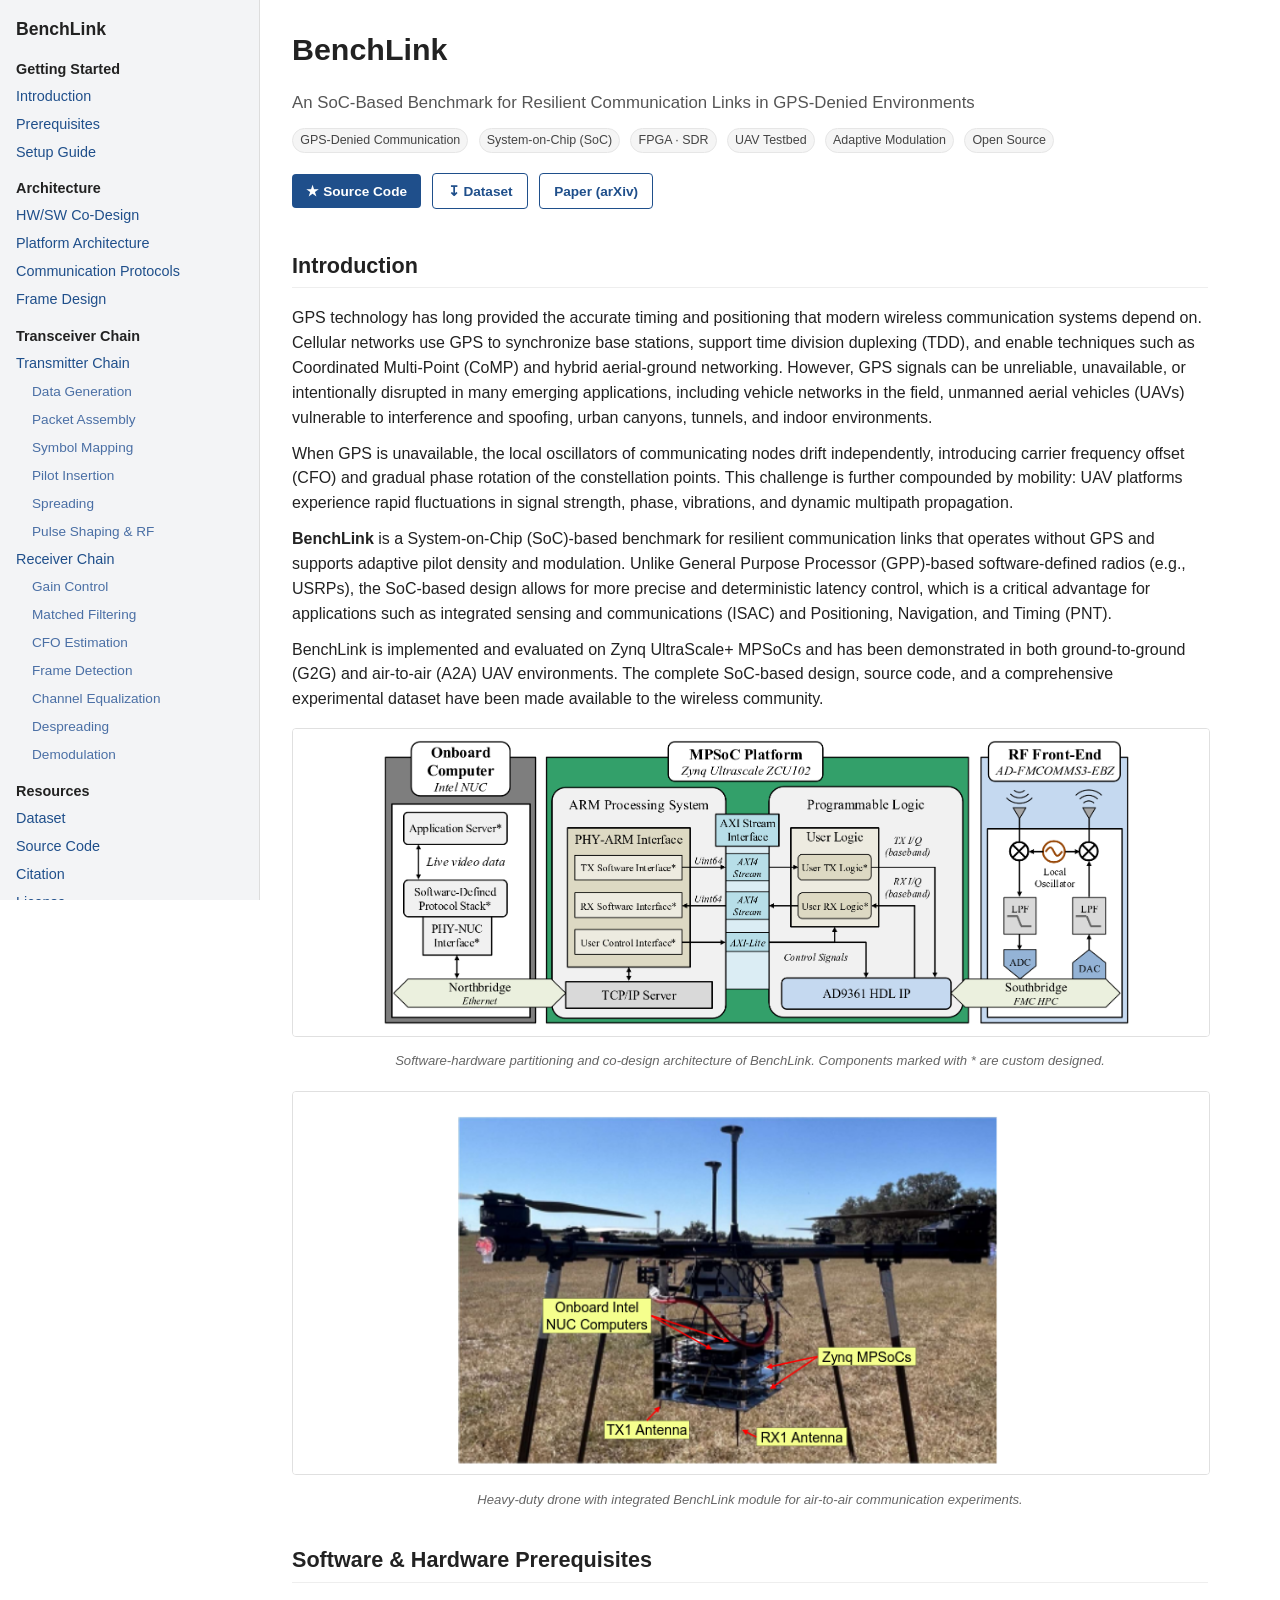
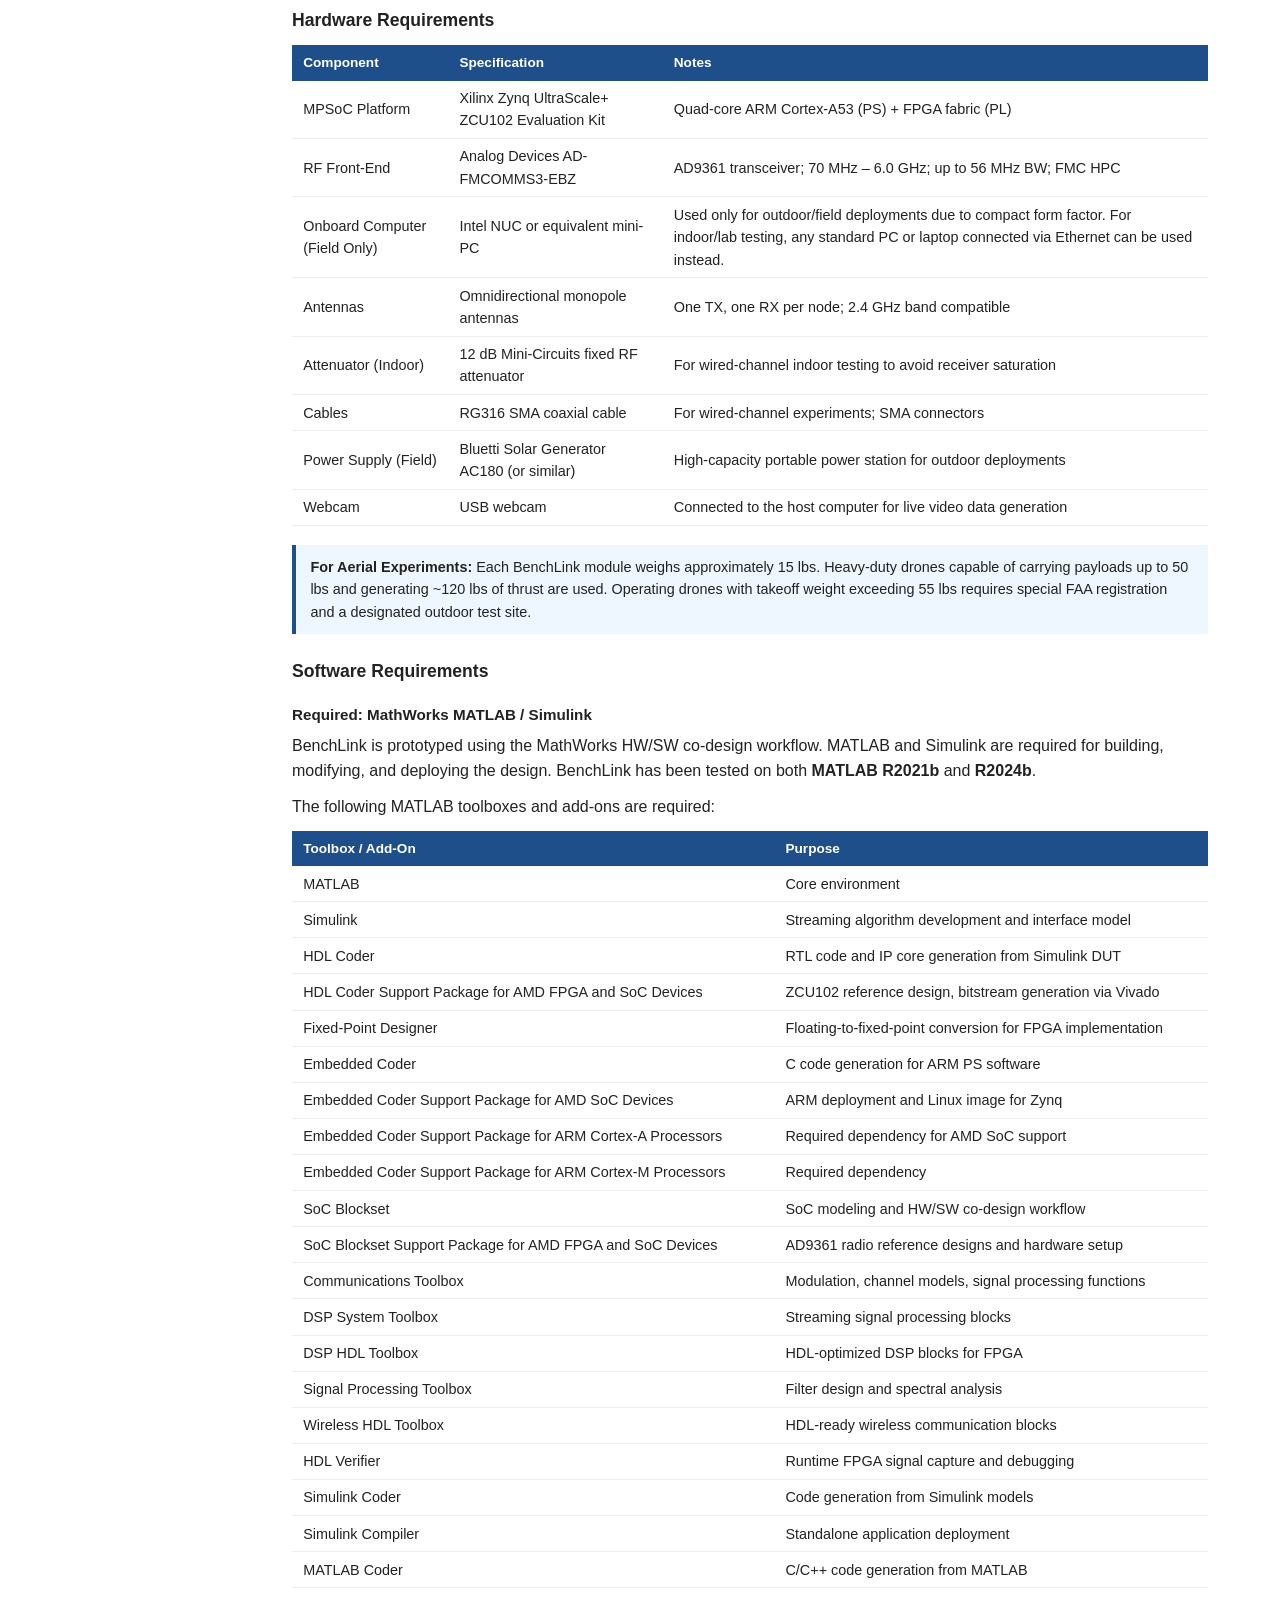
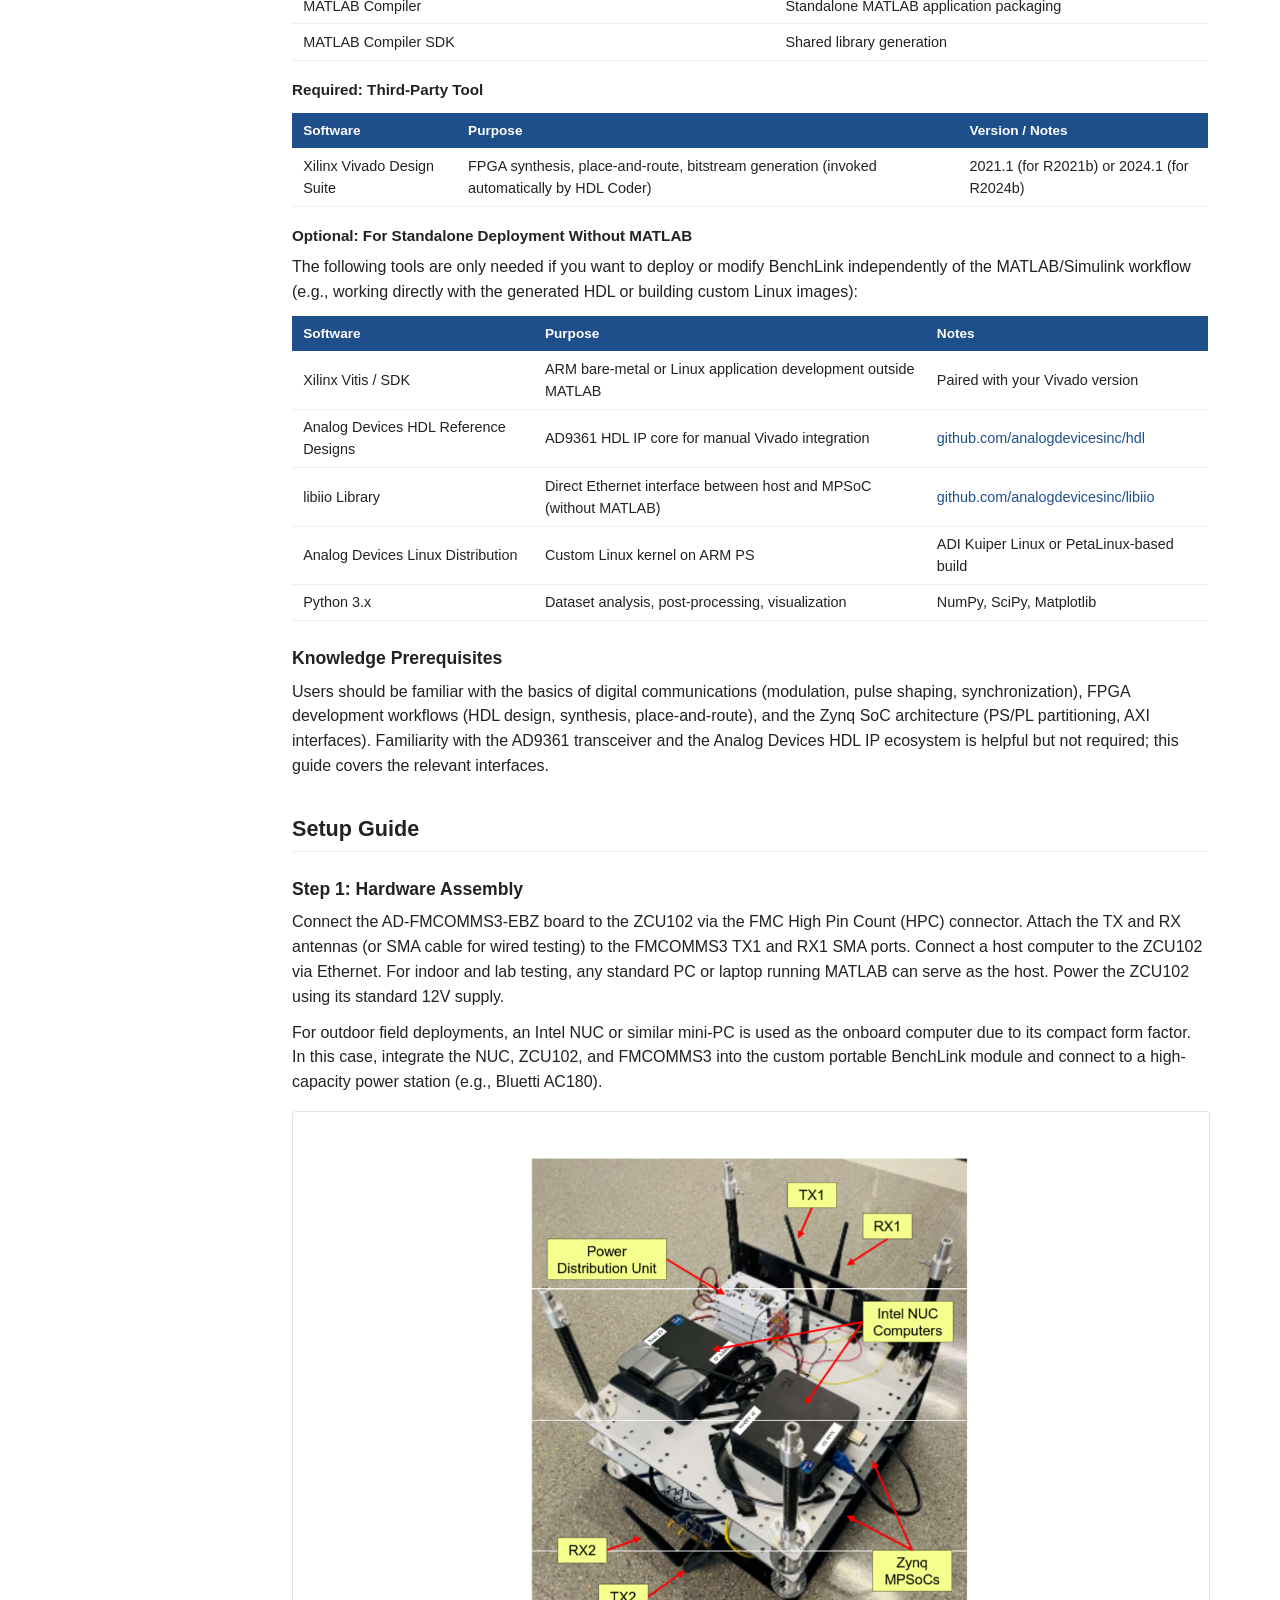
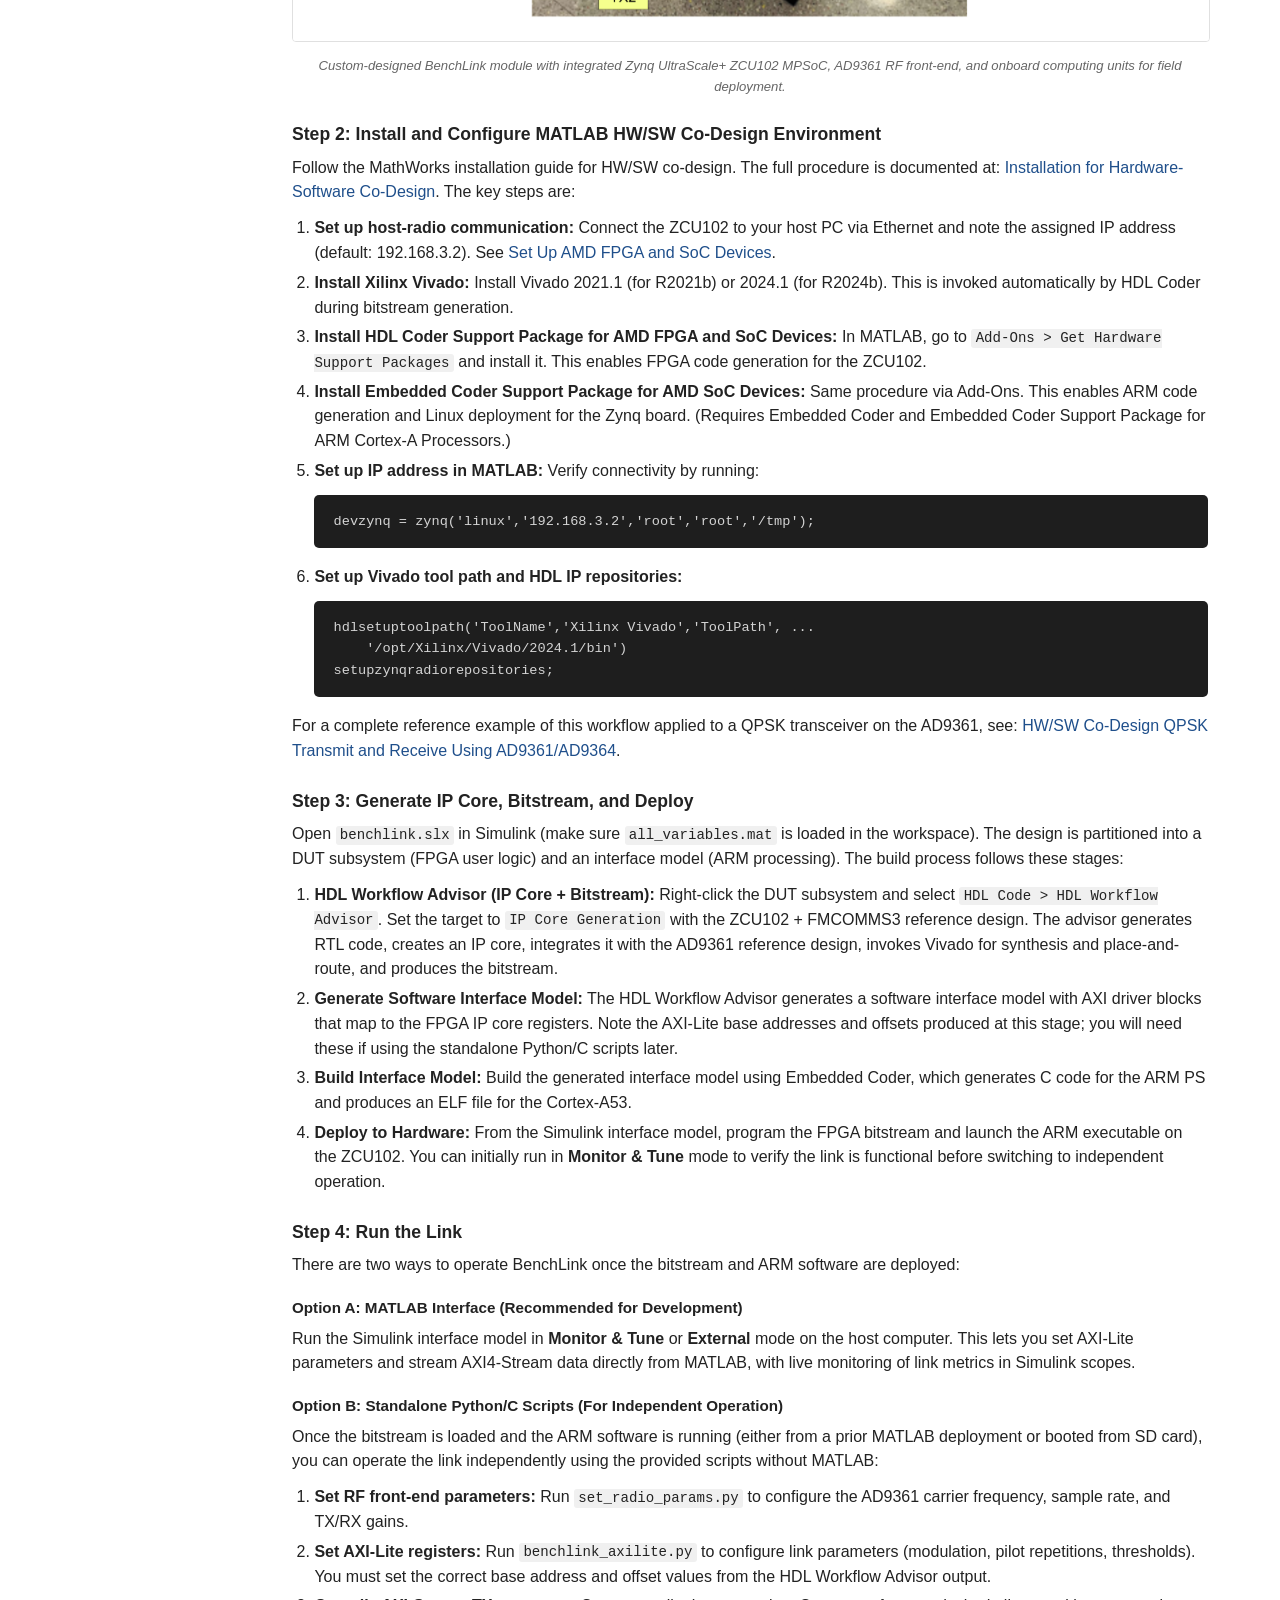
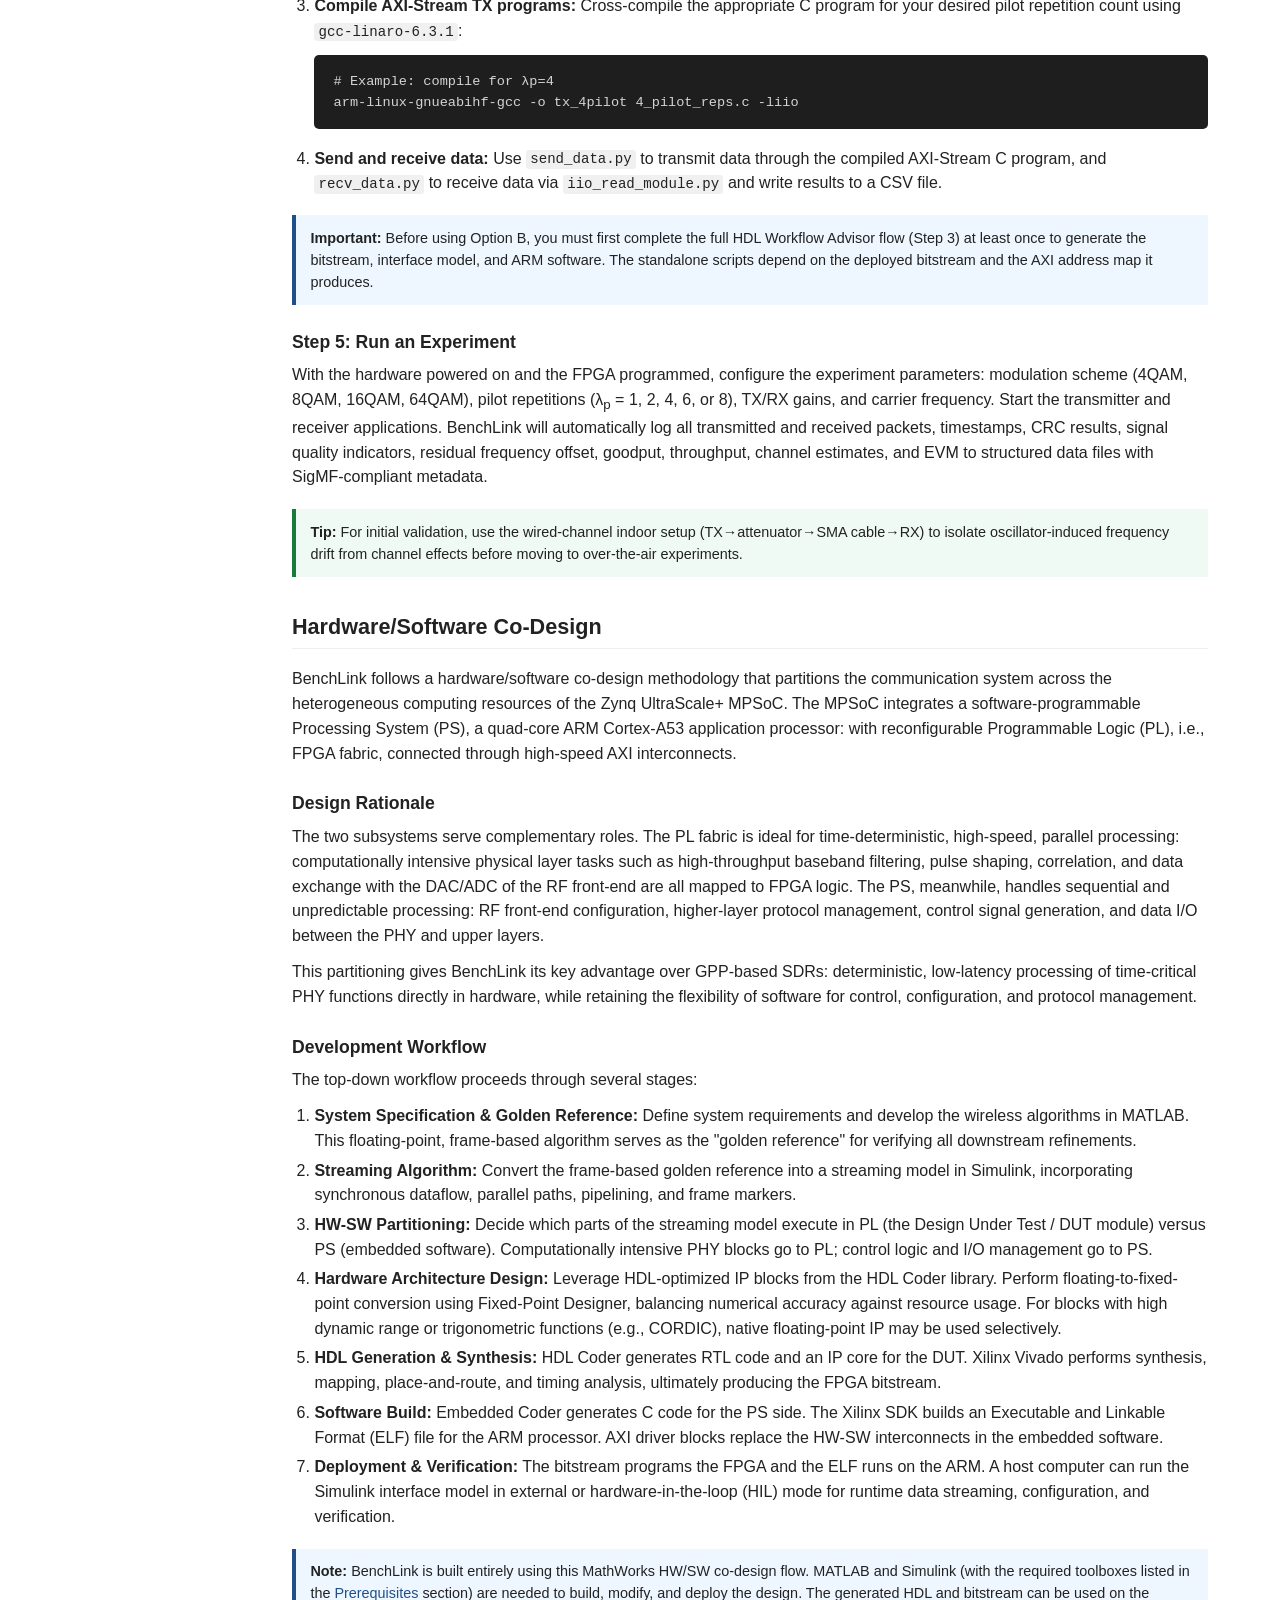
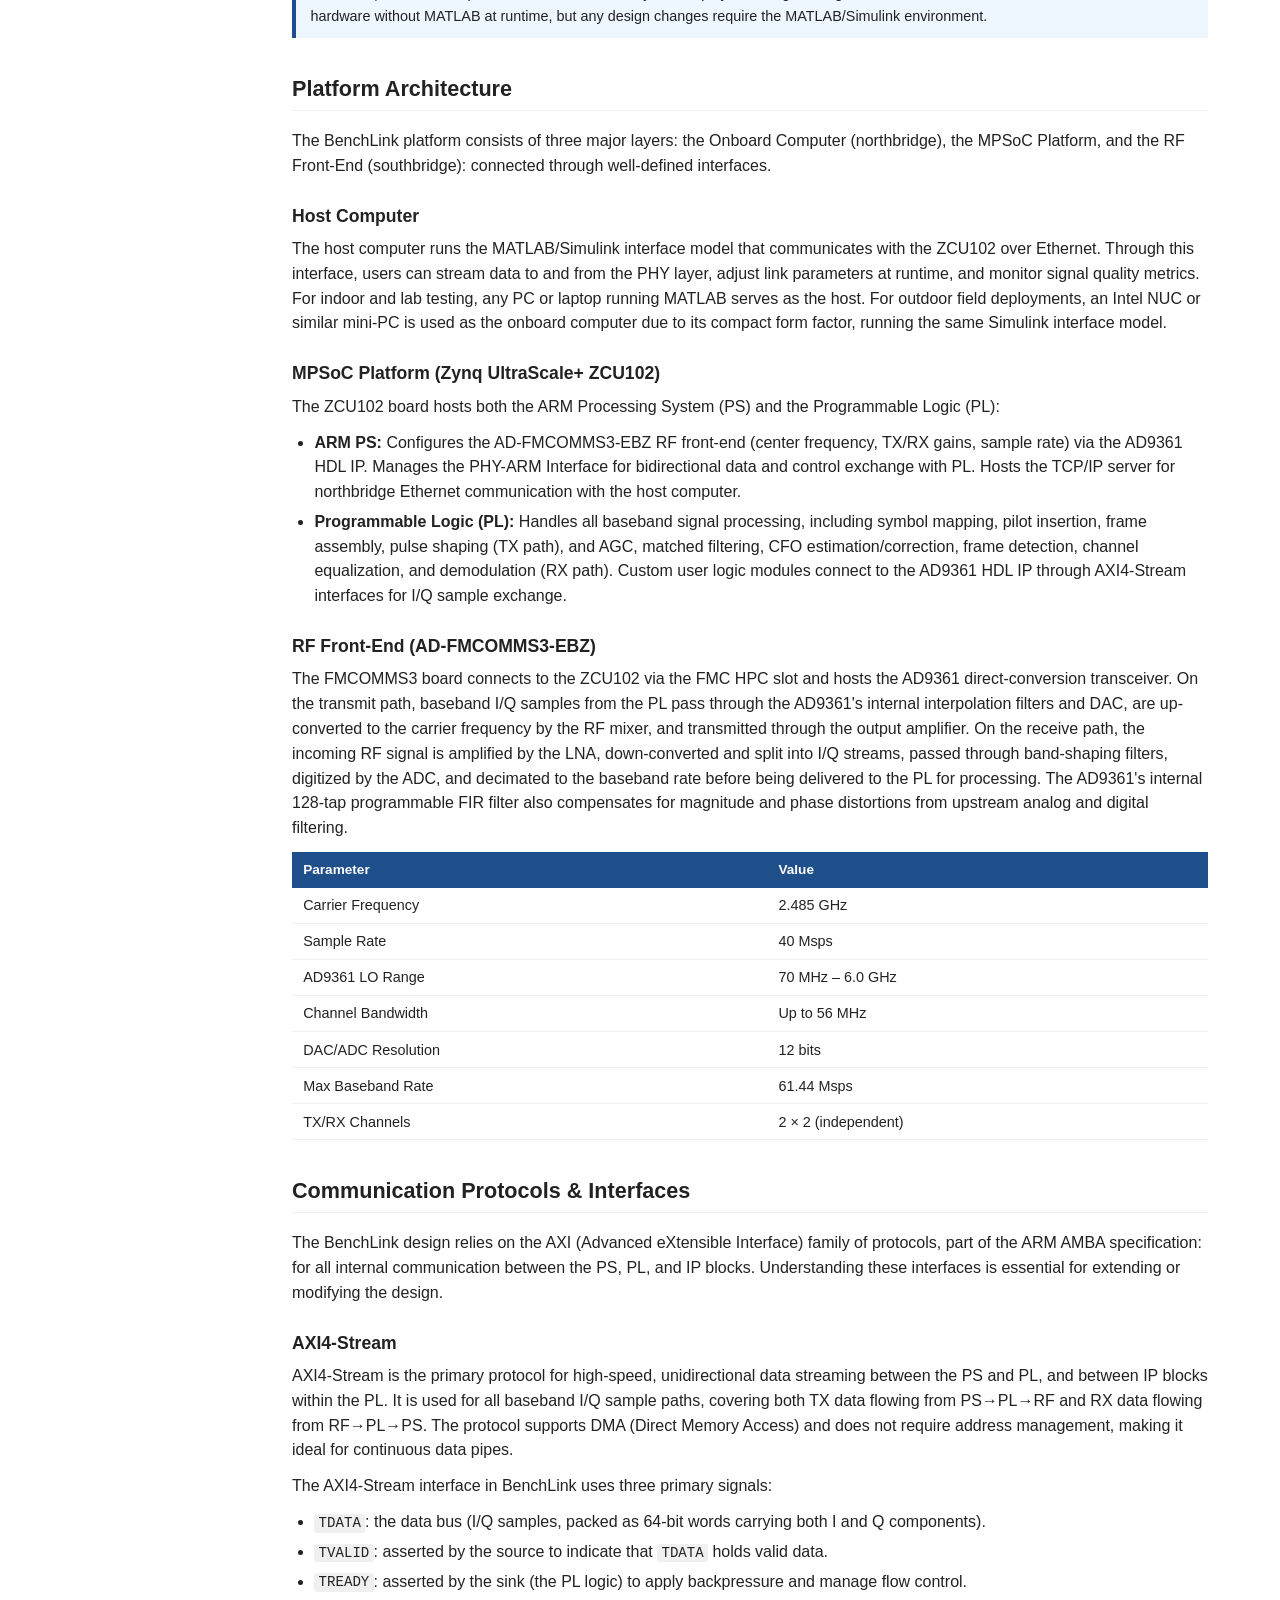
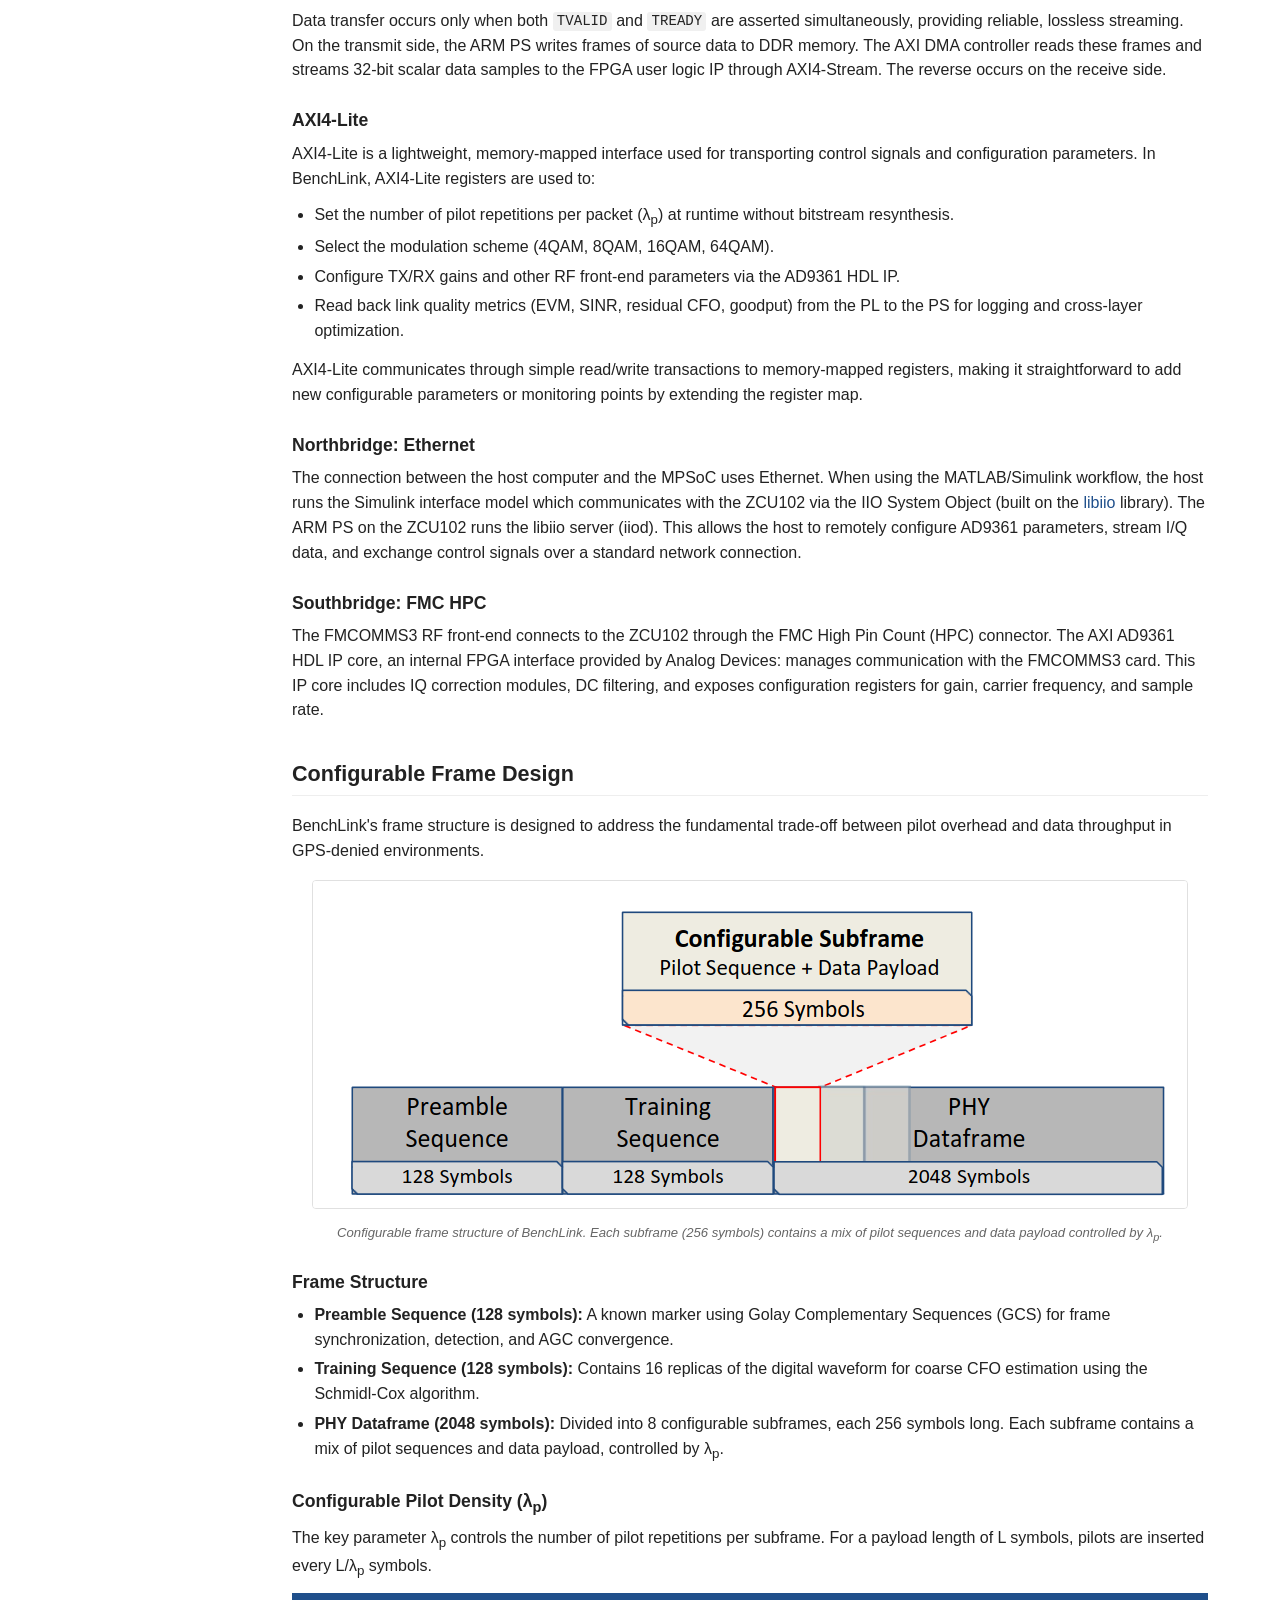
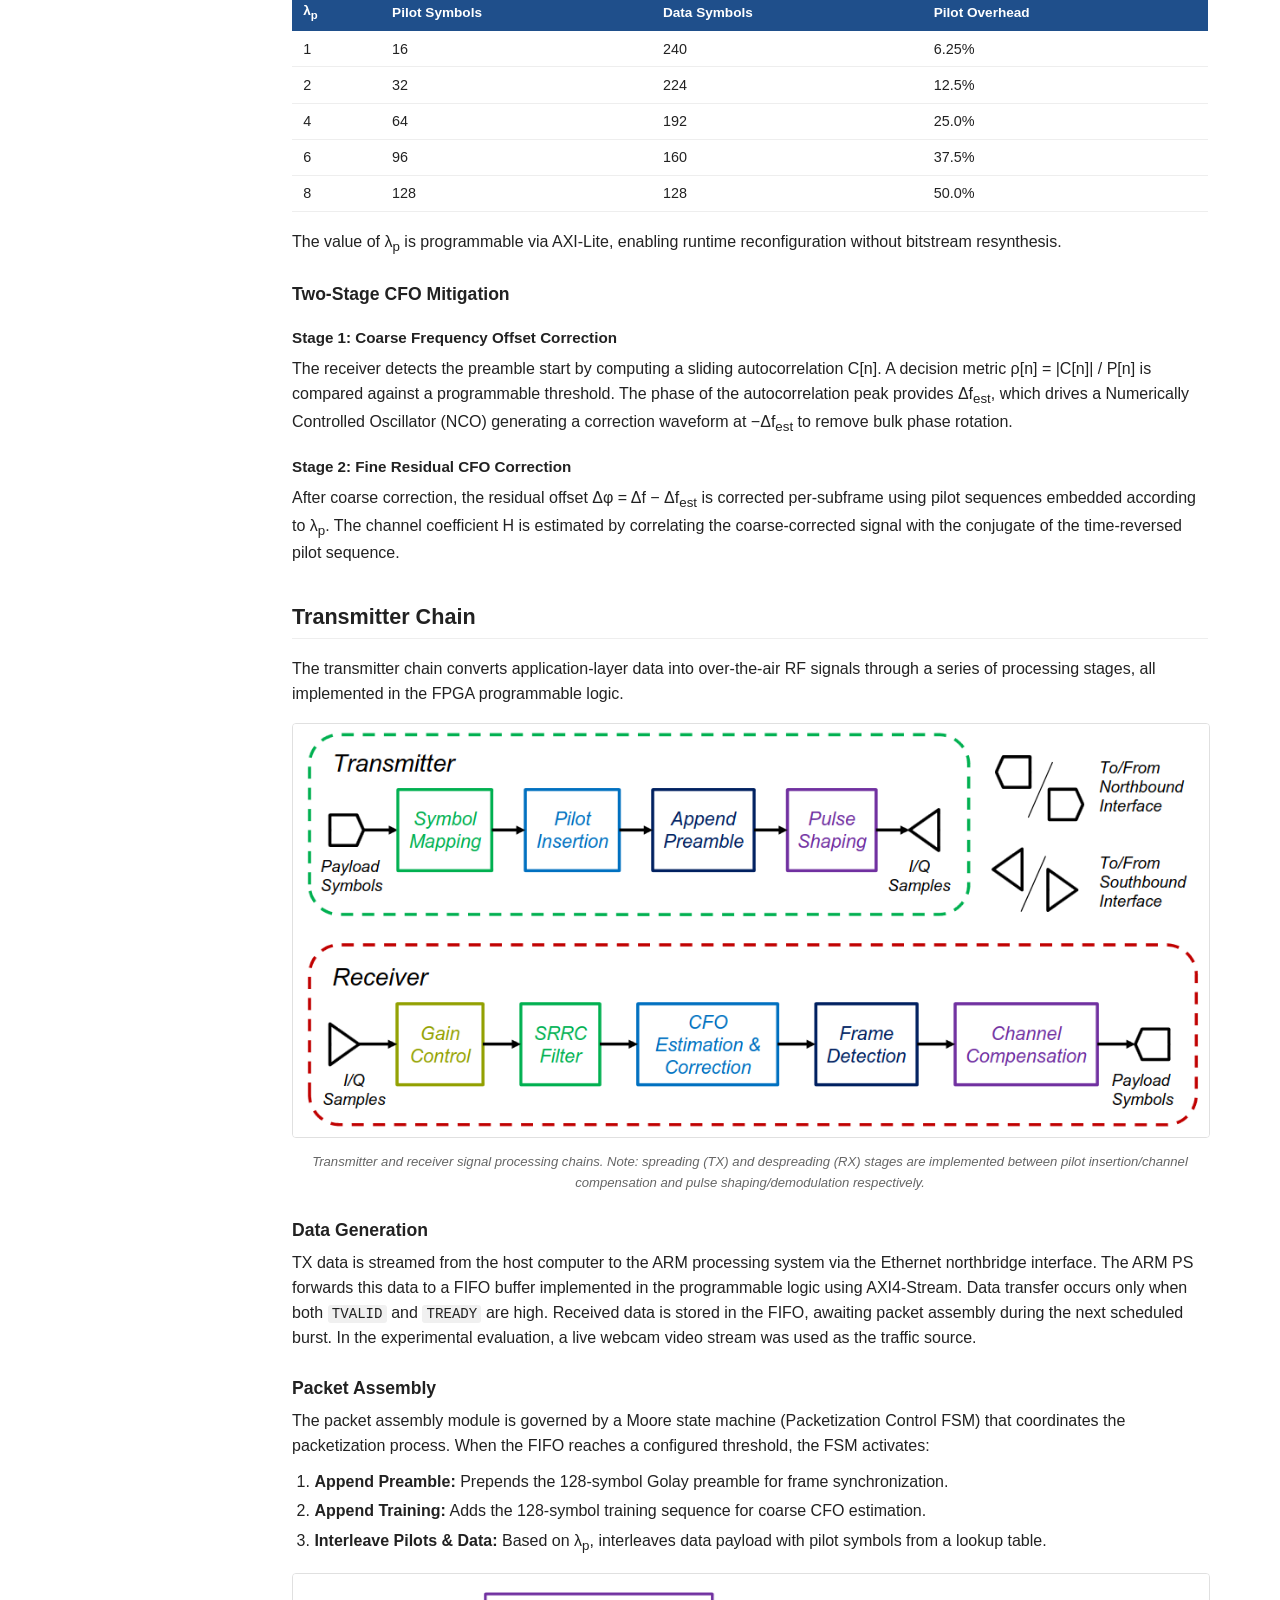
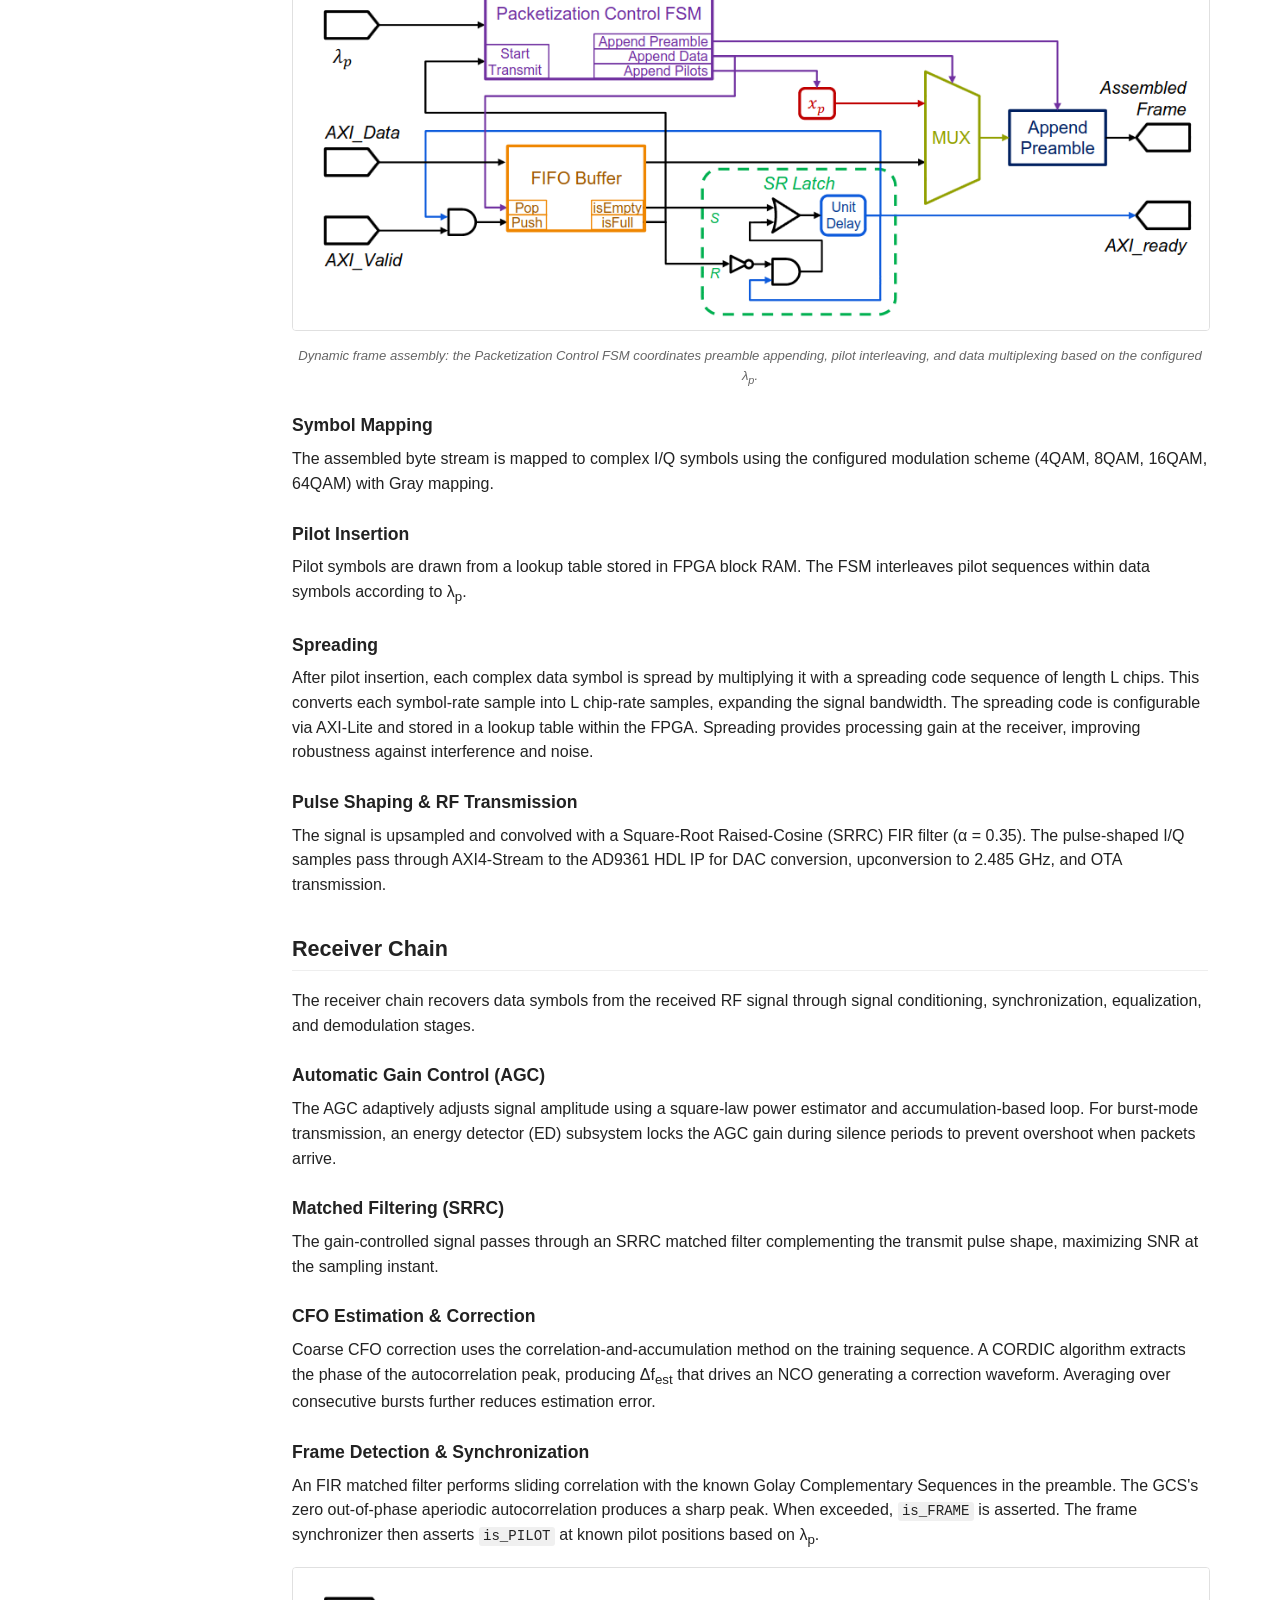
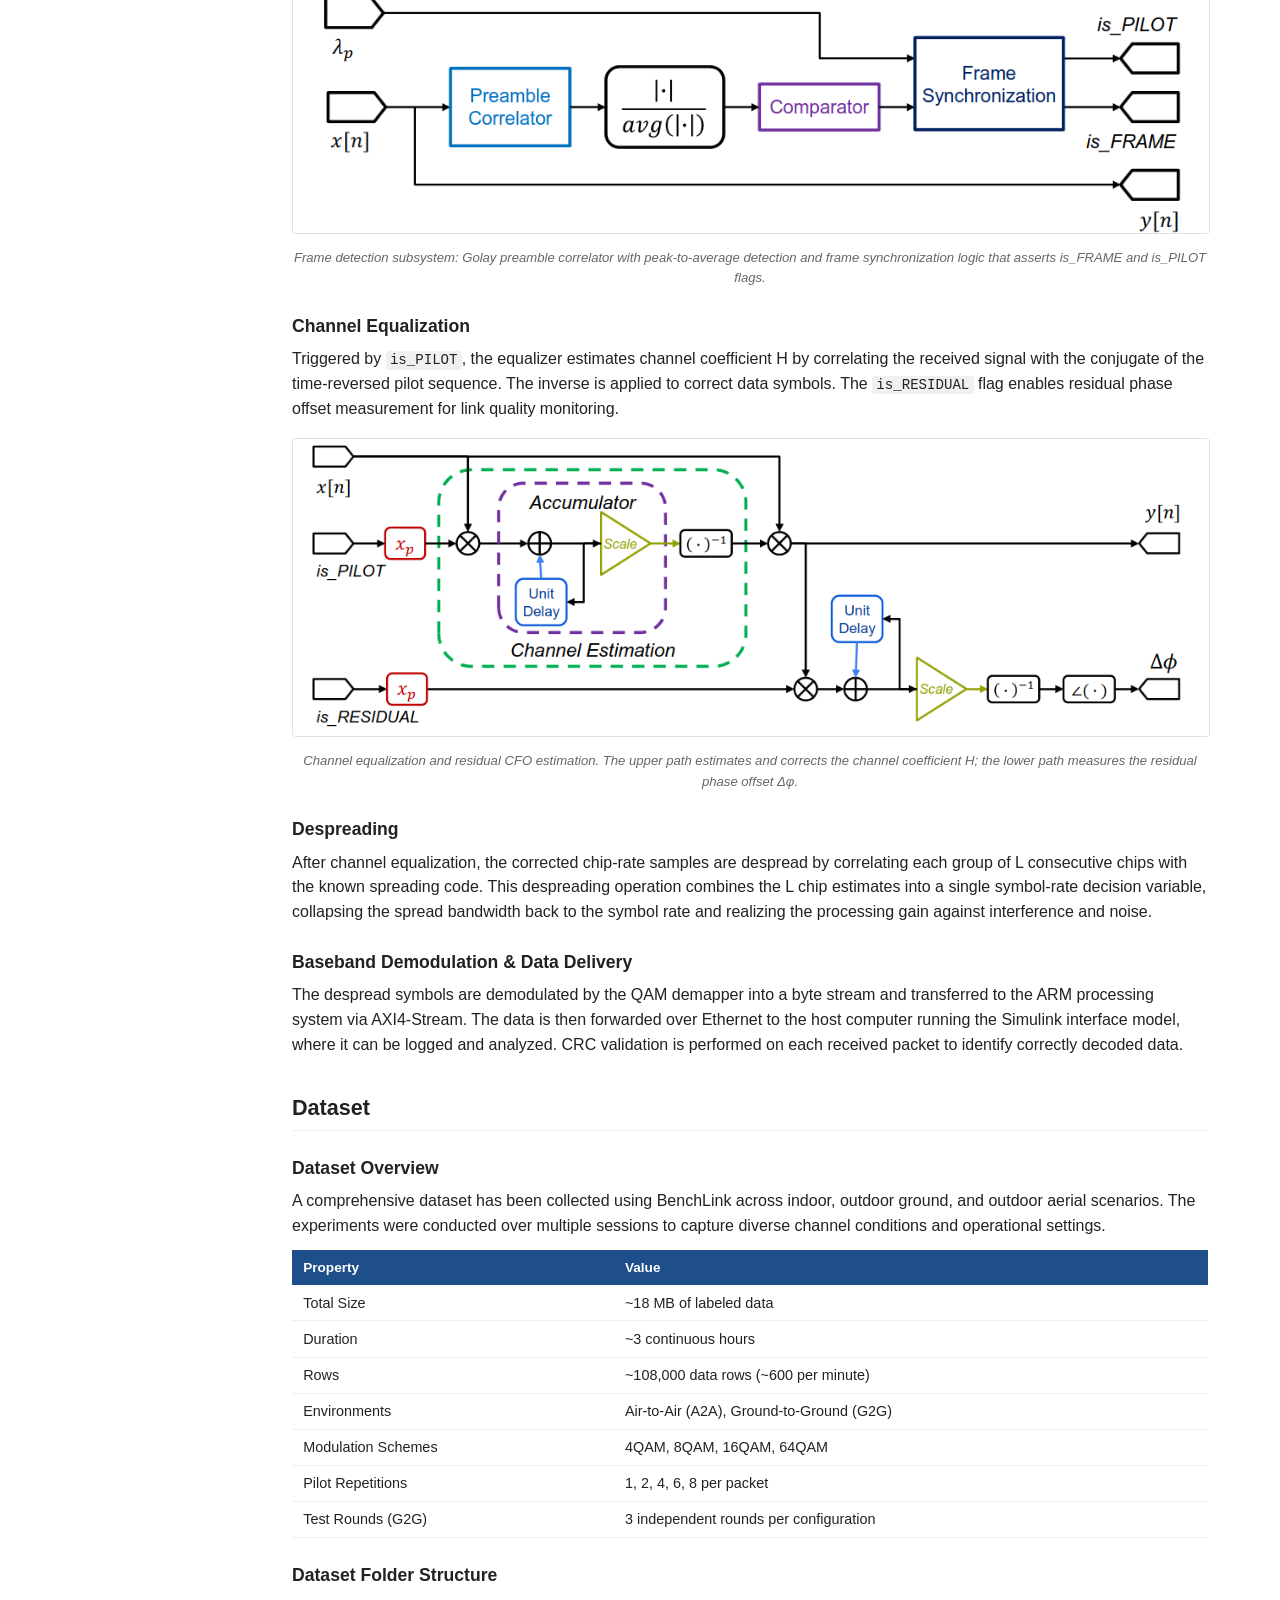
==== commit a8411c47: "changes" ====
--- a/benchlink.html
+++ b/benchlink.html
@@ -154,14 +154,14 @@
       <div style="margin-top:1rem;">
         <a class="btn" href="https://github.com/WingsLabWireless/benchlink_v2" target="_blank">&#9733; Source Code</a>
         <a class="btn btn-outline" href="https://github.com/WingsLabWireless/benchlink_v2/tree/main/benchlink_data" target="_blank">&#8615; Dataset</a>
-        <a class="btn btn-outline" href="https://wingslabwireless.github.io/opensource.html#benchlink" target="_blank">Project Page</a>
+        <a class="btn btn-outline" href="https://arxiv.org/abs/2512.20942" target="_blank">Paper (arXiv)</a>
       </div>
     </header>
 
     <section id="introduction"><h2>Introduction</h2><p>GPS technology has long provided the accurate timing and positioning that modern wireless communication systems depend on. Cellular networks use GPS to synchronize base stations, support time division duplexing (TDD), and enable techniques such as Coordinated Multi-Point (CoMP) and hybrid aerial-ground networking. However, GPS signals can be unreliable, unavailable, or intentionally disrupted in many emerging applications, including vehicle networks in the field, unmanned aerial vehicles (UAVs) vulnerable to interference and spoofing, urban canyons, tunnels, and indoor environments.</p><p>When GPS is unavailable, the local oscillators of communicating nodes drift independently, introducing carrier frequency offset (CFO) and gradual phase rotation of the constellation points. This challenge is further compounded by mobility: UAV platforms experience rapid fluctuations in signal strength, phase, vibrations, and dynamic multipath propagation.</p><p><strong>BenchLink</strong> is a System-on-Chip (SoC)-based benchmark for resilient communication links that operates without GPS and supports adaptive pilot density and modulation. Unlike General Purpose Processor (GPP)-based software-defined radios (e.g., USRPs), the SoC-based design allows for more precise and deterministic latency control, which is a critical advantage for applications such as integrated sensing and communications (ISAC) and Positioning, Navigation, and Timing (PNT).</p><p>BenchLink is implemented and evaluated on Zynq UltraScale+ MPSoCs and has been demonstrated in both ground-to-ground (G2G) and air-to-air (A2A) UAV environments. The complete SoC-based design, source code, and a comprehensive experimental dataset have been made available to the wireless community.</p><div class="fig"><img src="images/fig1_architecture.png" alt="BenchLink software-hardware partitioning and co-design architecture"><div class="caption">Software-hardware partitioning and co-design architecture of BenchLink. Components marked with * are custom designed.</div></div>
-      <h3>Hardware and Testbed</h3>
-      <div class="fig"><img src="images/fig8_wired_testbed.png" alt="Indoor wired-channel testbed"><div class="caption">Indoor wired-channel testbed: two ZCU102 MPSoC boards with FMCOMMS3 RF front-ends connected via SMA cable and 12 dB attenuator for controlled validation.</div></div>
-      <div class="fig"><img src="images/fig9_outdoor_g2g.png" alt="Outdoor ground-to-ground testbed"><div class="caption">Outdoor ground-to-ground testbed with custom portable BenchLink modules for over-the-air link evaluation.</div></div>
+      
+      
+      
       <div class="fig"><img src="images/fig10_drone.png" alt="Heavy-duty drone with BenchLink module"><div class="caption">Heavy-duty drone with integrated BenchLink module for air-to-air communication experiments.</div></div>
 </section>
 
@@ -255,7 +255,7 @@
 
     <section id="codesign"><h2>Hardware/Software Co-Design</h2><p>BenchLink follows a hardware/software co-design methodology that partitions the communication system across the heterogeneous computing resources of the Zynq UltraScale+ MPSoC. The MPSoC integrates a software-programmable Processing System (PS), a quad-core ARM Cortex-A53 application processor: with reconfigurable Programmable Logic (PL), i.e., FPGA fabric, connected through high-speed AXI interconnects.</p><h3>Design Rationale</h3><p>The two subsystems serve complementary roles. The PL fabric is ideal for time-deterministic, high-speed, parallel processing: computationally intensive physical layer tasks such as high-throughput baseband filtering, pulse shaping, correlation, and data exchange with the DAC/ADC of the RF front-end are all mapped to FPGA logic. The PS, meanwhile, handles sequential and unpredictable processing: RF front-end configuration, higher-layer protocol management, control signal generation, and data I/O between the PHY and upper layers.</p><p>This partitioning gives BenchLink its key advantage over GPP-based SDRs: deterministic, low-latency processing of time-critical PHY functions directly in hardware, while retaining the flexibility of software for control, configuration, and protocol management.</p><h3>Development Workflow</h3><p>The top-down workflow proceeds through several stages:</p><ol><li><strong>System Specification &amp; Golden Reference:</strong> Define system requirements and develop the wireless algorithms in MATLAB. This floating-point, frame-based algorithm serves as the "golden reference" for verifying all downstream refinements.</li><li><strong>Streaming Algorithm:</strong> Convert the frame-based golden reference into a streaming model in Simulink, incorporating synchronous dataflow, parallel paths, pipelining, and frame markers.</li><li><strong>HW-SW Partitioning:</strong> Decide which parts of the streaming model execute in PL (the Design Under Test / DUT module) versus PS (embedded software). Computationally intensive PHY blocks go to PL; control logic and I/O management go to PS.</li><li><strong>Hardware Architecture Design:</strong> Leverage HDL-optimized IP blocks from the HDL Coder library. Perform floating-to-fixed-point conversion using Fixed-Point Designer, balancing numerical accuracy against resource usage. For blocks with high dynamic range or trigonometric functions (e.g., CORDIC), native floating-point IP may be used selectively.</li><li><strong>HDL Generation &amp; Synthesis:</strong> HDL Coder generates RTL code and an IP core for the DUT. Xilinx Vivado performs synthesis, mapping, place-and-route, and timing analysis, ultimately producing the FPGA bitstream.</li><li><strong>Software Build:</strong> Embedded Coder generates C code for the PS side. The Xilinx SDK builds an Executable and Linkable Format (ELF) file for the ARM processor. AXI driver blocks replace the HW-SW interconnects in the embedded software.</li><li><strong>Deployment &amp; Verification:</strong> The bitstream programs the FPGA and the ELF runs on the ARM. A host computer can run the Simulink interface model in external or hardware-in-the-loop (HIL) mode for runtime data streaming, configuration, and verification.</li></ol><div class="note"><strong>Note:</strong> BenchLink is built entirely using this MathWorks HW/SW co-design flow. MATLAB and Simulink (with the required toolboxes listed in the <a href="#prerequisites">Prerequisites</a> section) are needed to build, modify, and deploy the design. The generated HDL and bitstream can be used on the hardware without MATLAB at runtime, but any design changes require the MATLAB/Simulink environment.</div></section>
 
-    <section id="platform"><h2>Platform Architecture</h2><p>The BenchLink platform consists of three major layers: the Onboard Computer (northbridge), the MPSoC Platform, and the RF Front-End (southbridge): connected through well-defined interfaces.</p><div class="fig"><img src="images/fig1_architecture.png" alt="BenchLink platform architecture"><div class="caption">BenchLink platform architecture: Host/Onboard Computer (northbridge) &harr; MPSoC Platform (ARM PS + Programmable Logic) &harr; RF Front-End (southbridge via FMC HPC).</div></div><h3>Host Computer</h3><p>The host computer runs the MATLAB/Simulink interface model that communicates with the ZCU102 over Ethernet. Through this interface, users can stream data to and from the PHY layer, adjust link parameters at runtime, and monitor signal quality metrics. For indoor and lab testing, any PC or laptop running MATLAB serves as the host. For outdoor field deployments, an Intel NUC or similar mini-PC is used as the onboard computer due to its compact form factor, running the same Simulink interface model.</p><h3>MPSoC Platform (Zynq UltraScale+ ZCU102)</h3><p>The ZCU102 board hosts both the ARM Processing System (PS) and the Programmable Logic (PL):</p><ul><li><strong>ARM PS:</strong> Configures the AD-FMCOMMS3-EBZ RF front-end (center frequency, TX/RX gains, sample rate) via the AD9361 HDL IP. Manages the PHY-ARM Interface for bidirectional data and control exchange with PL. Hosts the TCP/IP server for northbridge Ethernet communication with the host computer.</li><li><strong>Programmable Logic (PL):</strong> Handles all baseband signal processing, including symbol mapping, pilot insertion, frame assembly, pulse shaping (TX path), and AGC, matched filtering, CFO estimation/correction, frame detection, channel equalization, and demodulation (RX path). Custom user logic modules connect to the AD9361 HDL IP through AXI4-Stream interfaces for I/Q sample exchange.</li></ul><h3>RF Front-End (AD-FMCOMMS3-EBZ)</h3><p>The FMCOMMS3 board connects to the ZCU102 via the FMC HPC slot and hosts the AD9361 direct-conversion transceiver. On the transmit path, baseband I/Q samples from the PL pass through the AD9361's internal interpolation filters and DAC, are up-converted to the carrier frequency by the RF mixer, and transmitted through the output amplifier. On the receive path, the incoming RF signal is amplified by the LNA, down-converted and split into I/Q streams, passed through band-shaping filters, digitized by the ADC, and decimated to the baseband rate before being delivered to the PL for processing. The AD9361's internal 128-tap programmable FIR filter also compensates for magnitude and phase distortions from upstream analog and digital filtering.</p><table><thead><tr><th>Parameter</th><th>Value</th></tr></thead><tbody><tr><td>Carrier Frequency</td><td>2.485 GHz</td></tr><tr><td>Sample Rate</td><td>40 Msps</td></tr><tr><td>AD9361 LO Range</td><td>70 MHz – 6.0 GHz</td></tr><tr><td>Channel Bandwidth</td><td>Up to 56 MHz</td></tr><tr><td>DAC/ADC Resolution</td><td>12 bits</td></tr><tr><td>Max Baseband Rate</td><td>61.44 Msps</td></tr><tr><td>TX/RX Channels</td><td>2 &times; 2 (independent)</td></tr></tbody></table></section>
+    <section id="platform"><h2>Platform Architecture</h2><p>The BenchLink platform consists of three major layers: the Onboard Computer (northbridge), the MPSoC Platform, and the RF Front-End (southbridge): connected through well-defined interfaces.</p><h3>Host Computer</h3><p>The host computer runs the MATLAB/Simulink interface model that communicates with the ZCU102 over Ethernet. Through this interface, users can stream data to and from the PHY layer, adjust link parameters at runtime, and monitor signal quality metrics. For indoor and lab testing, any PC or laptop running MATLAB serves as the host. For outdoor field deployments, an Intel NUC or similar mini-PC is used as the onboard computer due to its compact form factor, running the same Simulink interface model.</p><h3>MPSoC Platform (Zynq UltraScale+ ZCU102)</h3><p>The ZCU102 board hosts both the ARM Processing System (PS) and the Programmable Logic (PL):</p><ul><li><strong>ARM PS:</strong> Configures the AD-FMCOMMS3-EBZ RF front-end (center frequency, TX/RX gains, sample rate) via the AD9361 HDL IP. Manages the PHY-ARM Interface for bidirectional data and control exchange with PL. Hosts the TCP/IP server for northbridge Ethernet communication with the host computer.</li><li><strong>Programmable Logic (PL):</strong> Handles all baseband signal processing, including symbol mapping, pilot insertion, frame assembly, pulse shaping (TX path), and AGC, matched filtering, CFO estimation/correction, frame detection, channel equalization, and demodulation (RX path). Custom user logic modules connect to the AD9361 HDL IP through AXI4-Stream interfaces for I/Q sample exchange.</li></ul><h3>RF Front-End (AD-FMCOMMS3-EBZ)</h3><p>The FMCOMMS3 board connects to the ZCU102 via the FMC HPC slot and hosts the AD9361 direct-conversion transceiver. On the transmit path, baseband I/Q samples from the PL pass through the AD9361's internal interpolation filters and DAC, are up-converted to the carrier frequency by the RF mixer, and transmitted through the output amplifier. On the receive path, the incoming RF signal is amplified by the LNA, down-converted and split into I/Q streams, passed through band-shaping filters, digitized by the ADC, and decimated to the baseband rate before being delivered to the PL for processing. The AD9361's internal 128-tap programmable FIR filter also compensates for magnitude and phase distortions from upstream analog and digital filtering.</p><table><thead><tr><th>Parameter</th><th>Value</th></tr></thead><tbody><tr><td>Carrier Frequency</td><td>2.485 GHz</td></tr><tr><td>Sample Rate</td><td>40 Msps</td></tr><tr><td>AD9361 LO Range</td><td>70 MHz – 6.0 GHz</td></tr><tr><td>Channel Bandwidth</td><td>Up to 56 MHz</td></tr><tr><td>DAC/ADC Resolution</td><td>12 bits</td></tr><tr><td>Max Baseband Rate</td><td>61.44 Msps</td></tr><tr><td>TX/RX Channels</td><td>2 &times; 2 (independent)</td></tr></tbody></table></section>
 
     <section id="protocols"><h2>Communication Protocols &amp; Interfaces</h2><p>The BenchLink design relies on the AXI (Advanced eXtensible Interface) family of protocols, part of the ARM AMBA specification: for all internal communication between the PS, PL, and IP blocks. Understanding these interfaces is essential for extending or modifying the design.</p><h3>AXI4-Stream</h3><p>AXI4-Stream is the primary protocol for high-speed, unidirectional data streaming between the PS and PL, and between IP blocks within the PL. It is used for all baseband I/Q sample paths, covering both TX data flowing from PS&rarr;PL&rarr;RF and RX data flowing from RF&rarr;PL&rarr;PS. The protocol supports DMA (Direct Memory Access) and does not require address management, making it ideal for continuous data pipes.</p><p>The AXI4-Stream interface in BenchLink uses three primary signals:</p><ul><li><code>TDATA</code>: the data bus (I/Q samples, packed as 64-bit words carrying both I and Q components).</li><li><code>TVALID</code>: asserted by the source to indicate that <code>TDATA</code> holds valid data.</li><li><code>TREADY</code>: asserted by the sink (the PL logic) to apply backpressure and manage flow control.</li></ul><p>Data transfer occurs only when both <code>TVALID</code> and <code>TREADY</code> are asserted simultaneously, providing reliable, lossless streaming. On the transmit side, the ARM PS writes frames of source data to DDR memory. The AXI DMA controller reads these frames and streams 32-bit scalar data samples to the FPGA user logic IP through AXI4-Stream. The reverse occurs on the receive side.</p><h3>AXI4-Lite</h3><p>AXI4-Lite is a lightweight, memory-mapped interface used for transporting control signals and configuration parameters. In BenchLink, AXI4-Lite registers are used to:</p><ul><li>Set the number of pilot repetitions per packet (&lambda;<sub>p</sub>) at runtime without bitstream resynthesis.</li><li>Select the modulation scheme (4QAM, 8QAM, 16QAM, 64QAM).</li><li>Configure TX/RX gains and other RF front-end parameters via the AD9361 HDL IP.</li><li>Read back link quality metrics (EVM, SINR, residual CFO, goodput) from the PL to the PS for logging and cross-layer optimization.</li></ul><p>AXI4-Lite communicates through simple read/write transactions to memory-mapped registers, making it straightforward to add new configurable parameters or monitoring points by extending the register map.</p><h3>Northbridge: Ethernet</h3><p>The connection between the host computer and the MPSoC uses Ethernet. When using the MATLAB/Simulink workflow, the host runs the Simulink interface model which communicates with the ZCU102 via the IIO System Object (built on the <a href="https://github.com/analogdevicesinc/libiio">libiio</a> library). The ARM PS on the ZCU102 runs the libiio server (iiod). This allows the host to remotely configure AD9361 parameters, stream I/Q data, and exchange control signals over a standard network connection.</p><h3>Southbridge: FMC HPC</h3><p>The FMCOMMS3 RF front-end connects to the ZCU102 through the FMC High Pin Count (HPC) connector. The AXI AD9361 HDL IP core, an internal FPGA interface provided by Analog Devices: manages communication with the FMCOMMS3 card. This IP core includes IQ correction modules, DC filtering, and exposes configuration registers for gain, carrier frequency, and sample rate.</p></section>
 
@@ -401,7 +401,7 @@
 │   └── ground_to_ground_data/  #   G2G: Round1/, Round2/, Round3/ each with 20 configs
 └── README.md</code></pre></section>
 
-    <section id="citation"><h2>Citation</h2><p>If you use BenchLink in your research, please cite:</p><pre><code>@inproceedings{benchlink2026,
+    <section id="citation"><h2>Citation</h2><p>If you use BenchLink in your research, please cite the following paper (<a href="https://arxiv.org/abs/2512.20942">arXiv</a>):</p><pre><code>@inproceedings{benchlink2026,
   title     = {{BenchLink}: An {SoC}-Based Benchmark for Resilient
                Communication Links in {GPS}-Denied Environments},
   author    = {Santhi Nivas, Sidharth and Pattanshetty Vasanth Kumar,
@@ -422,4 +422,4 @@
   </main>
 </div>
 </body>
-</html>
+</html>
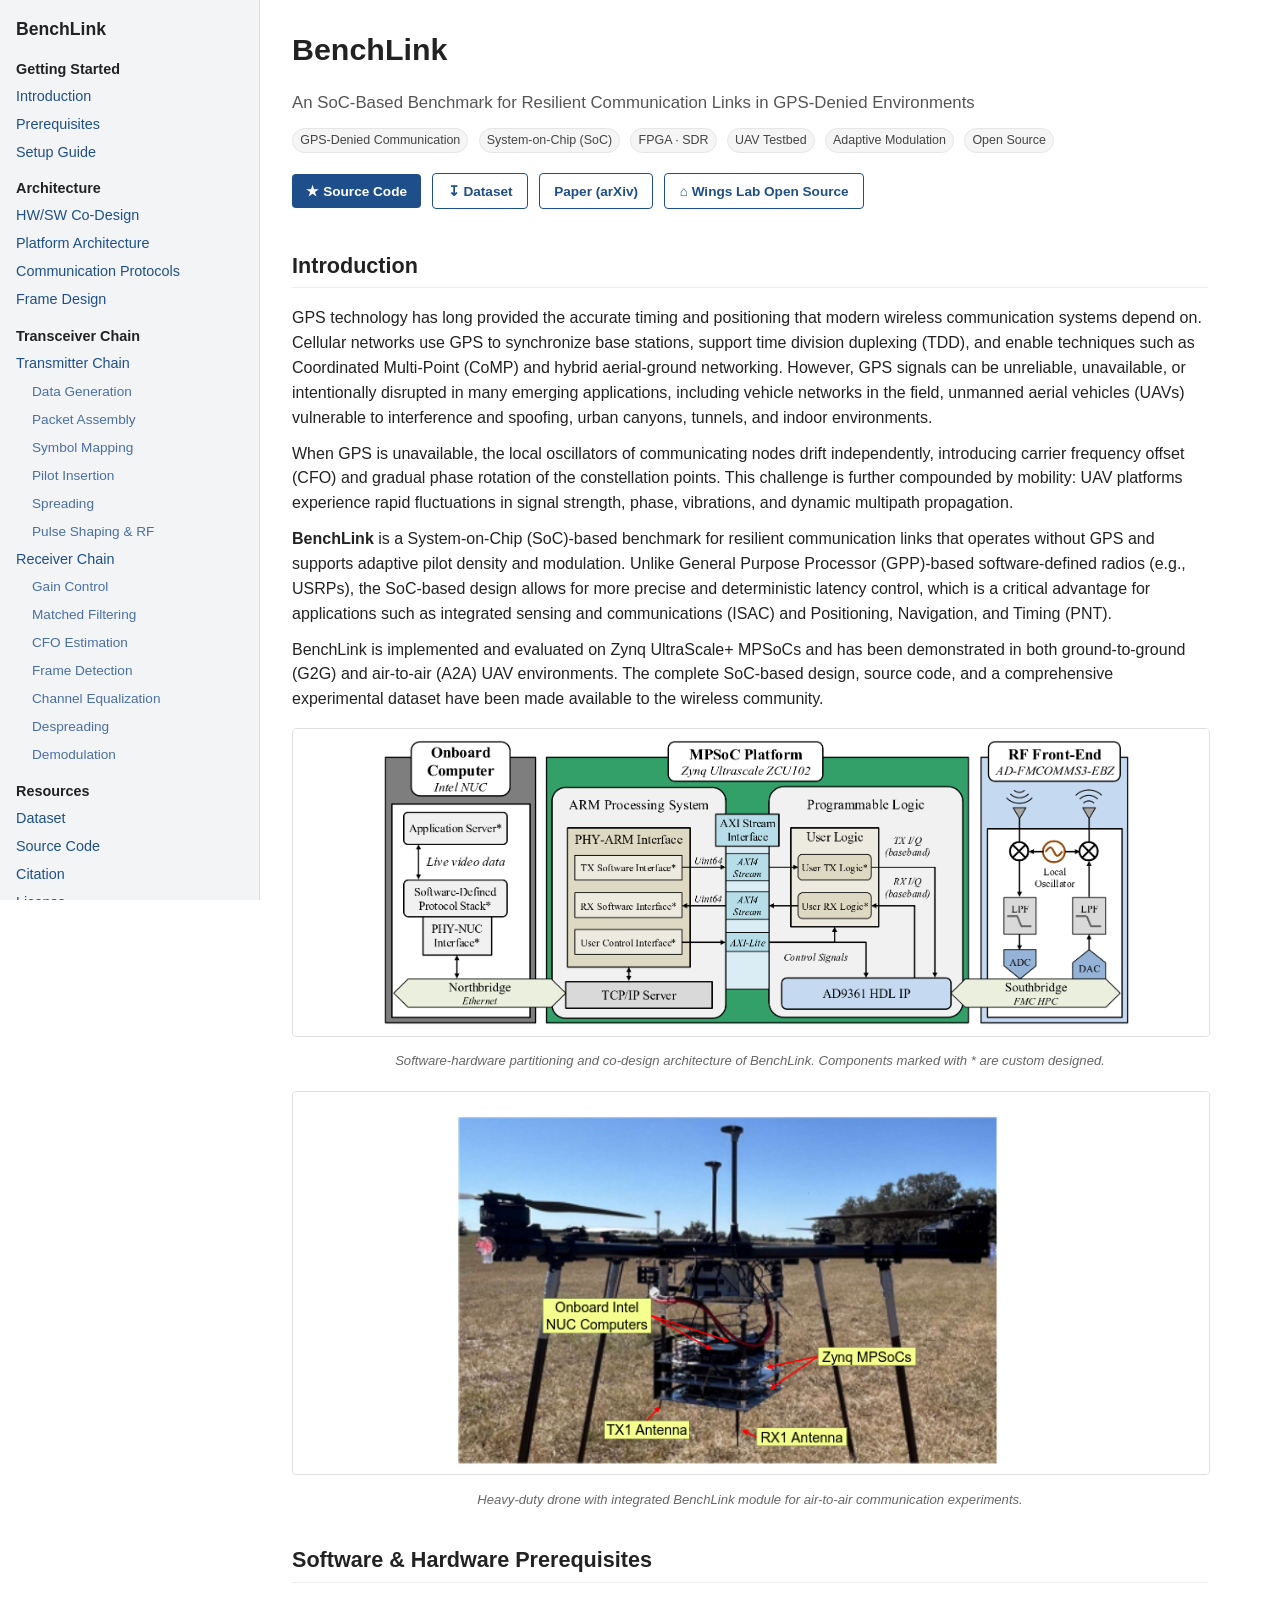
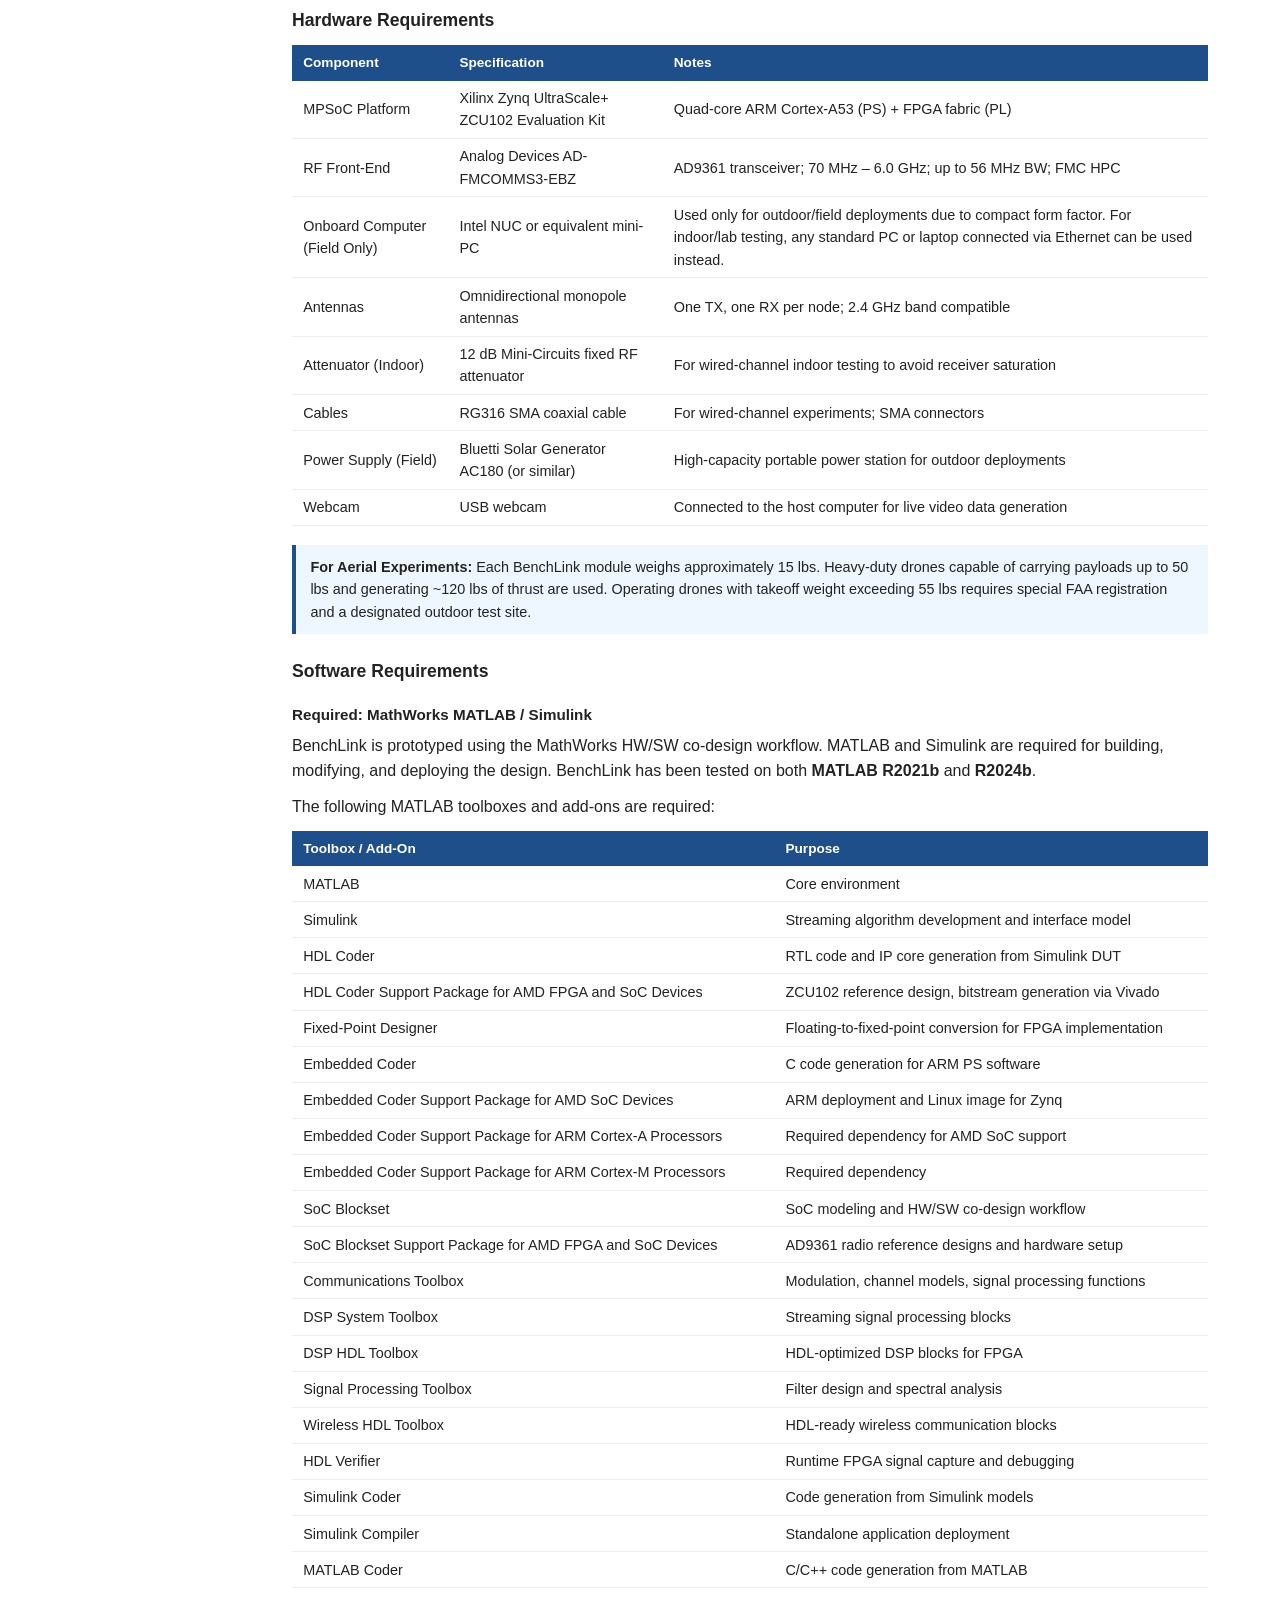
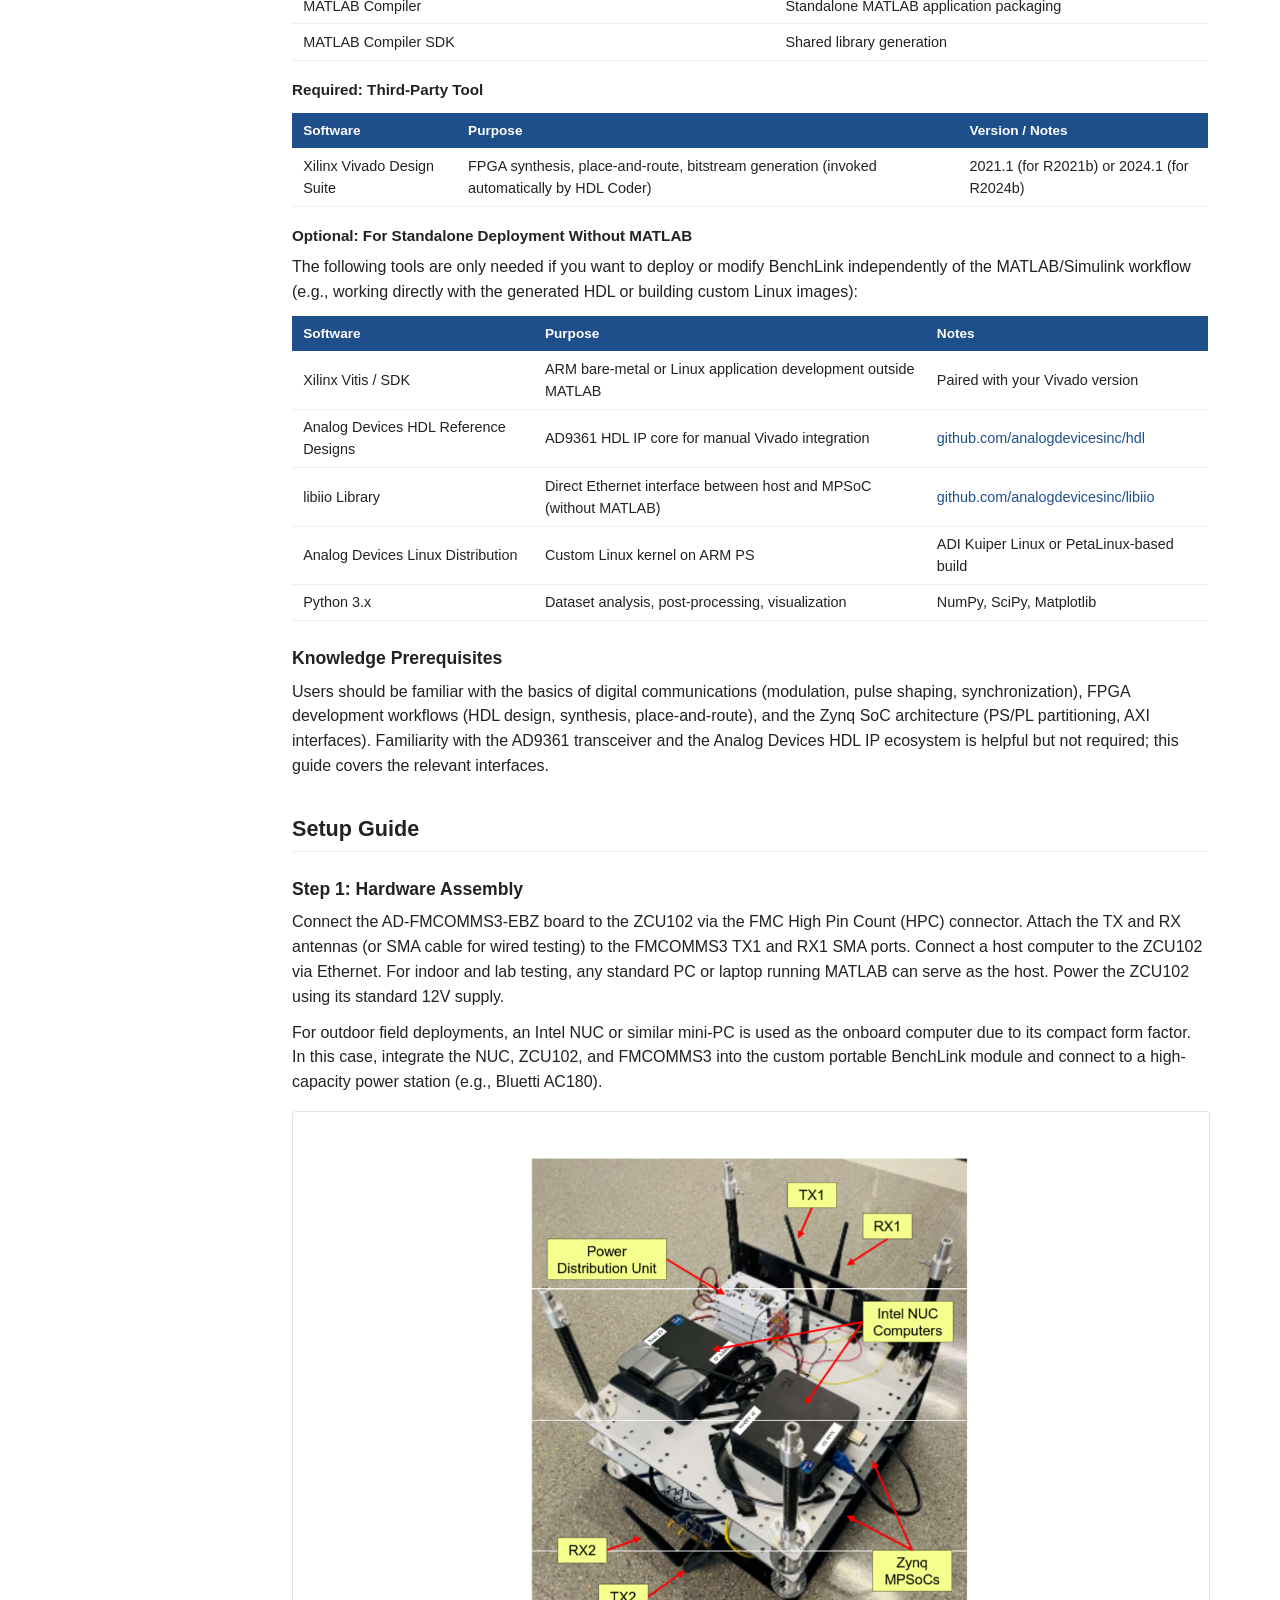
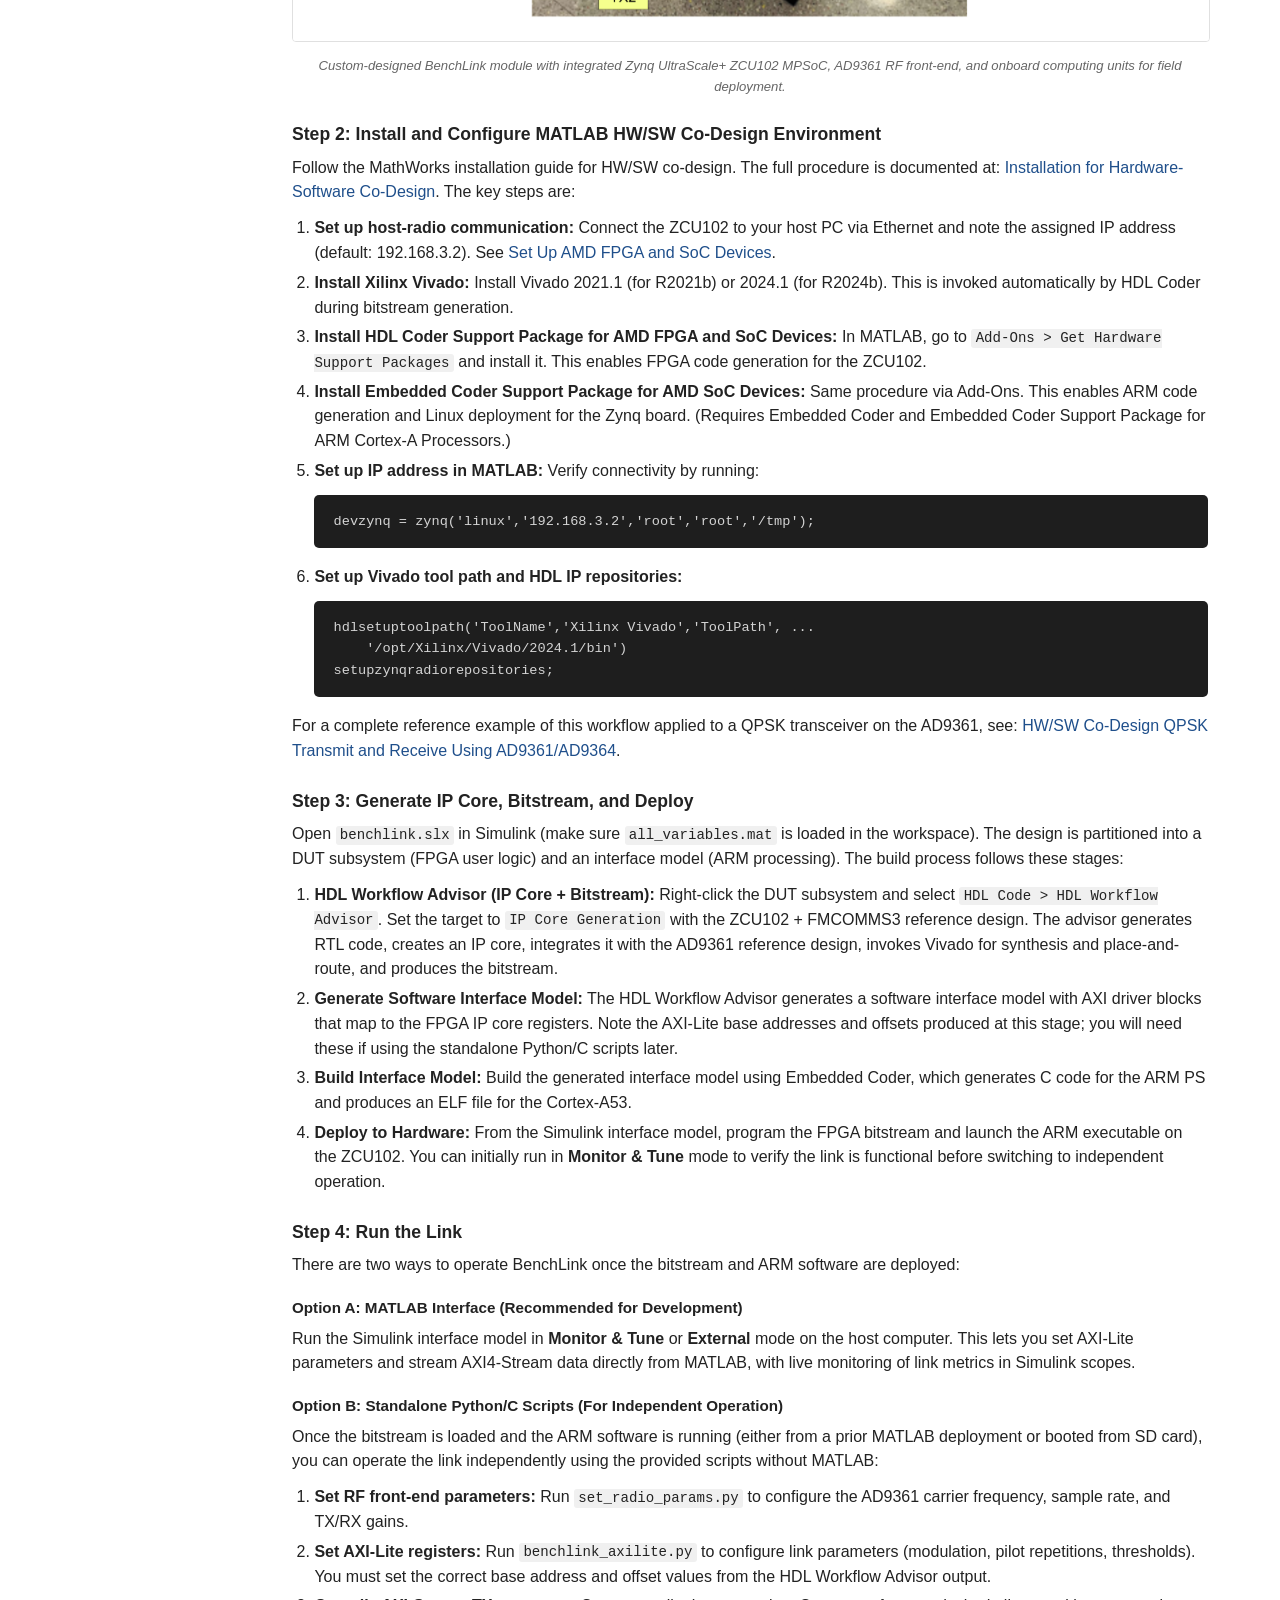
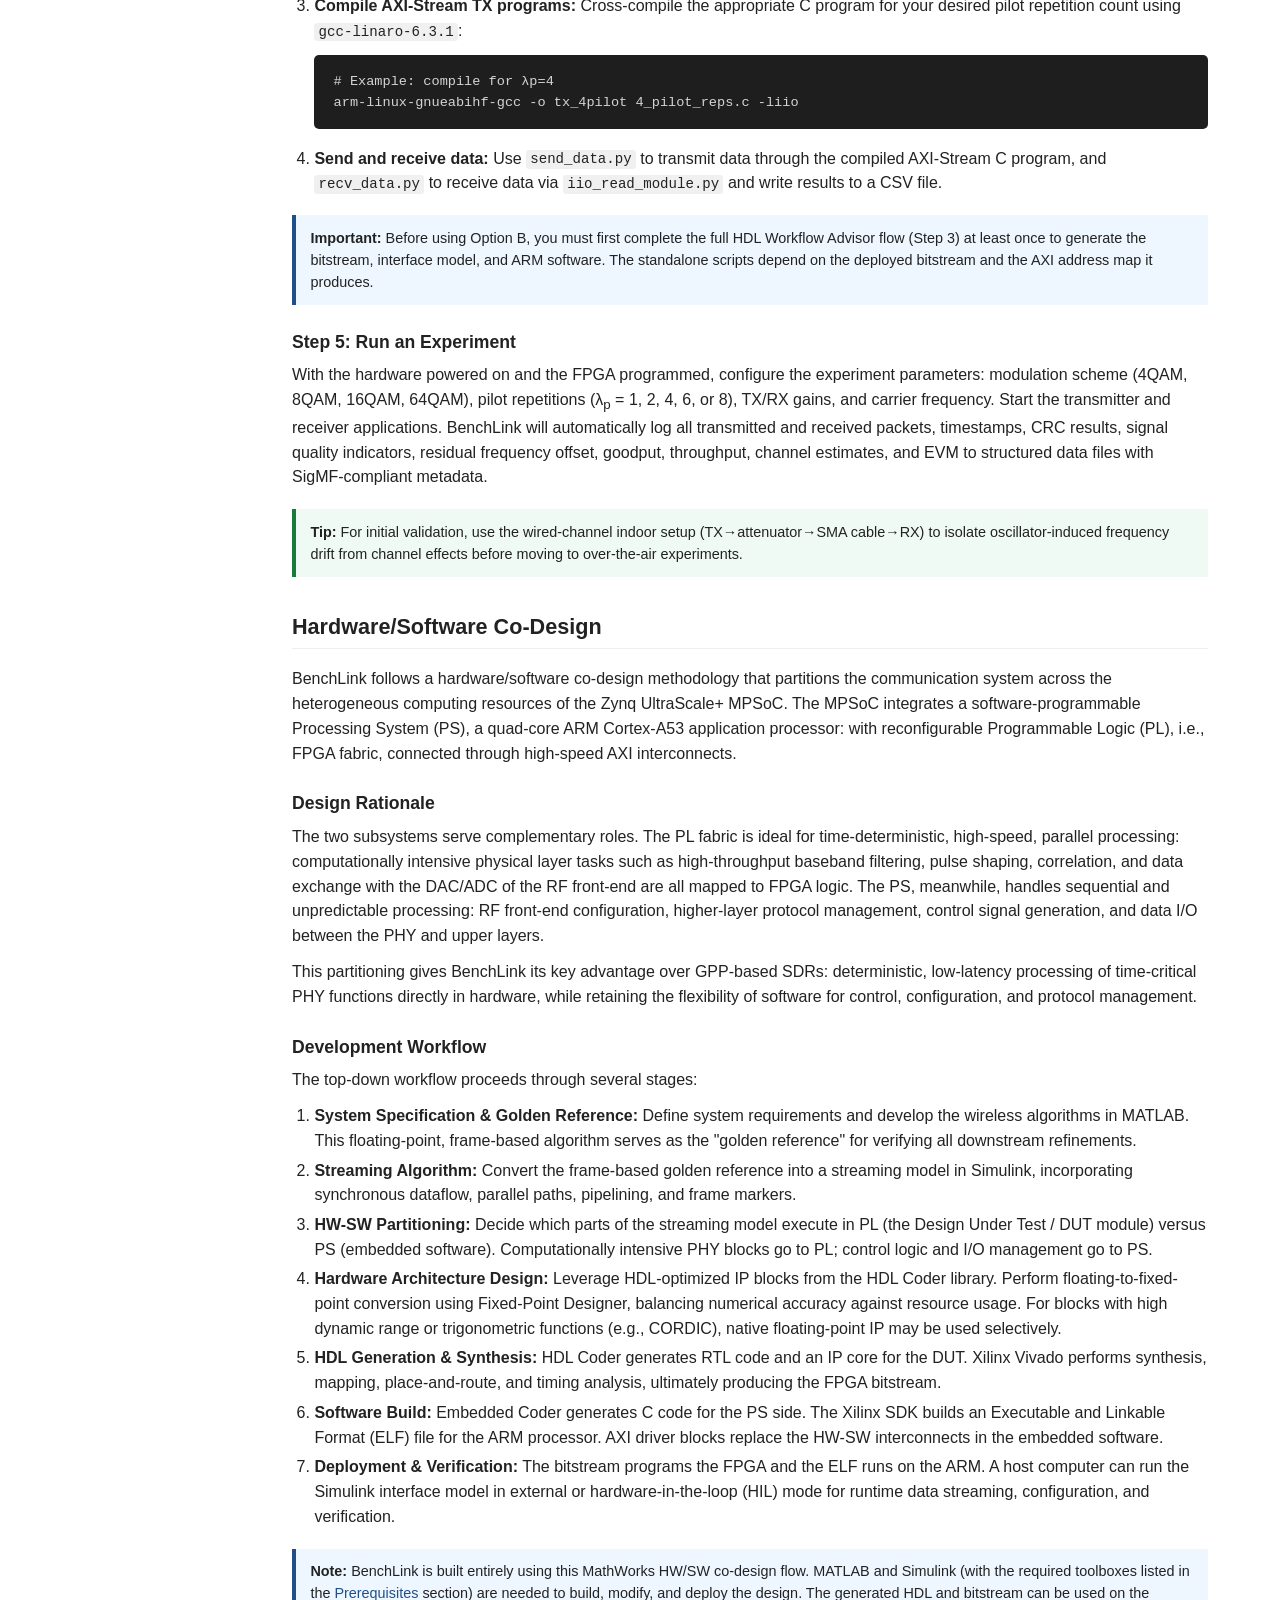
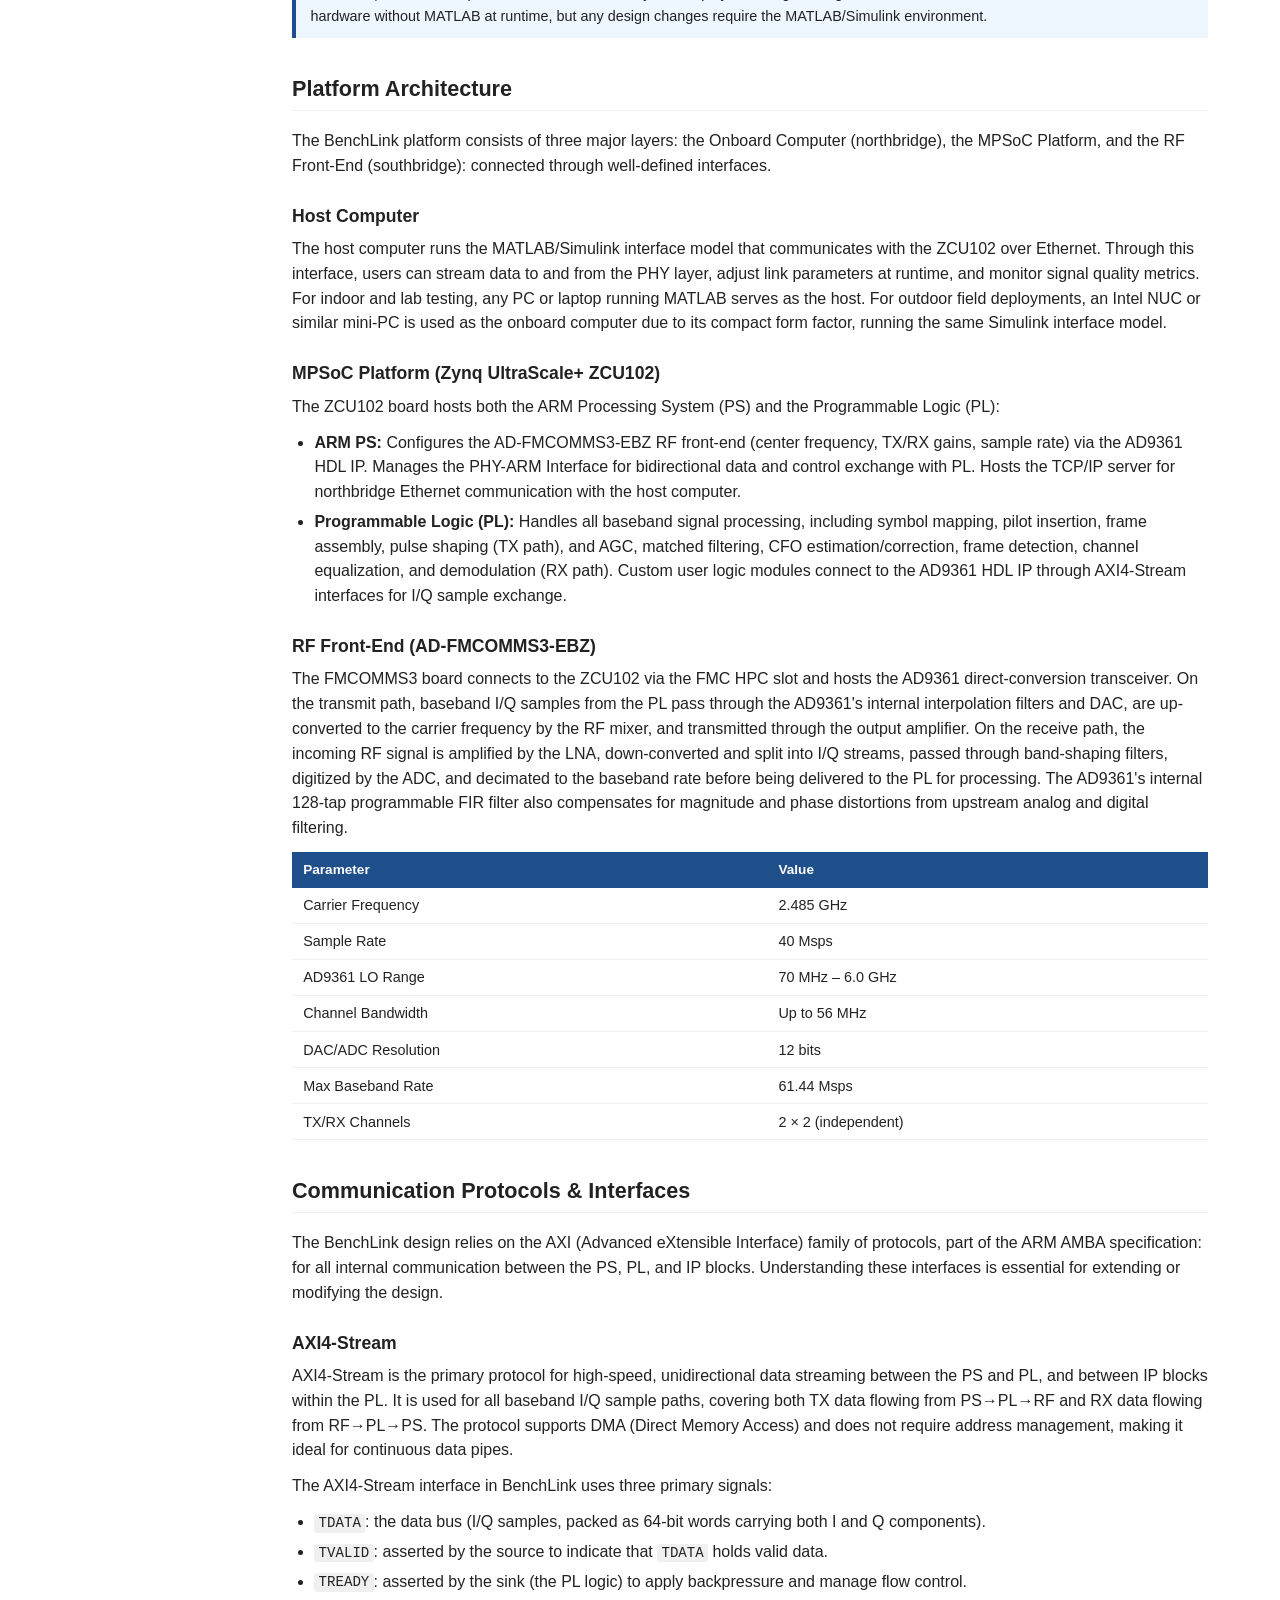
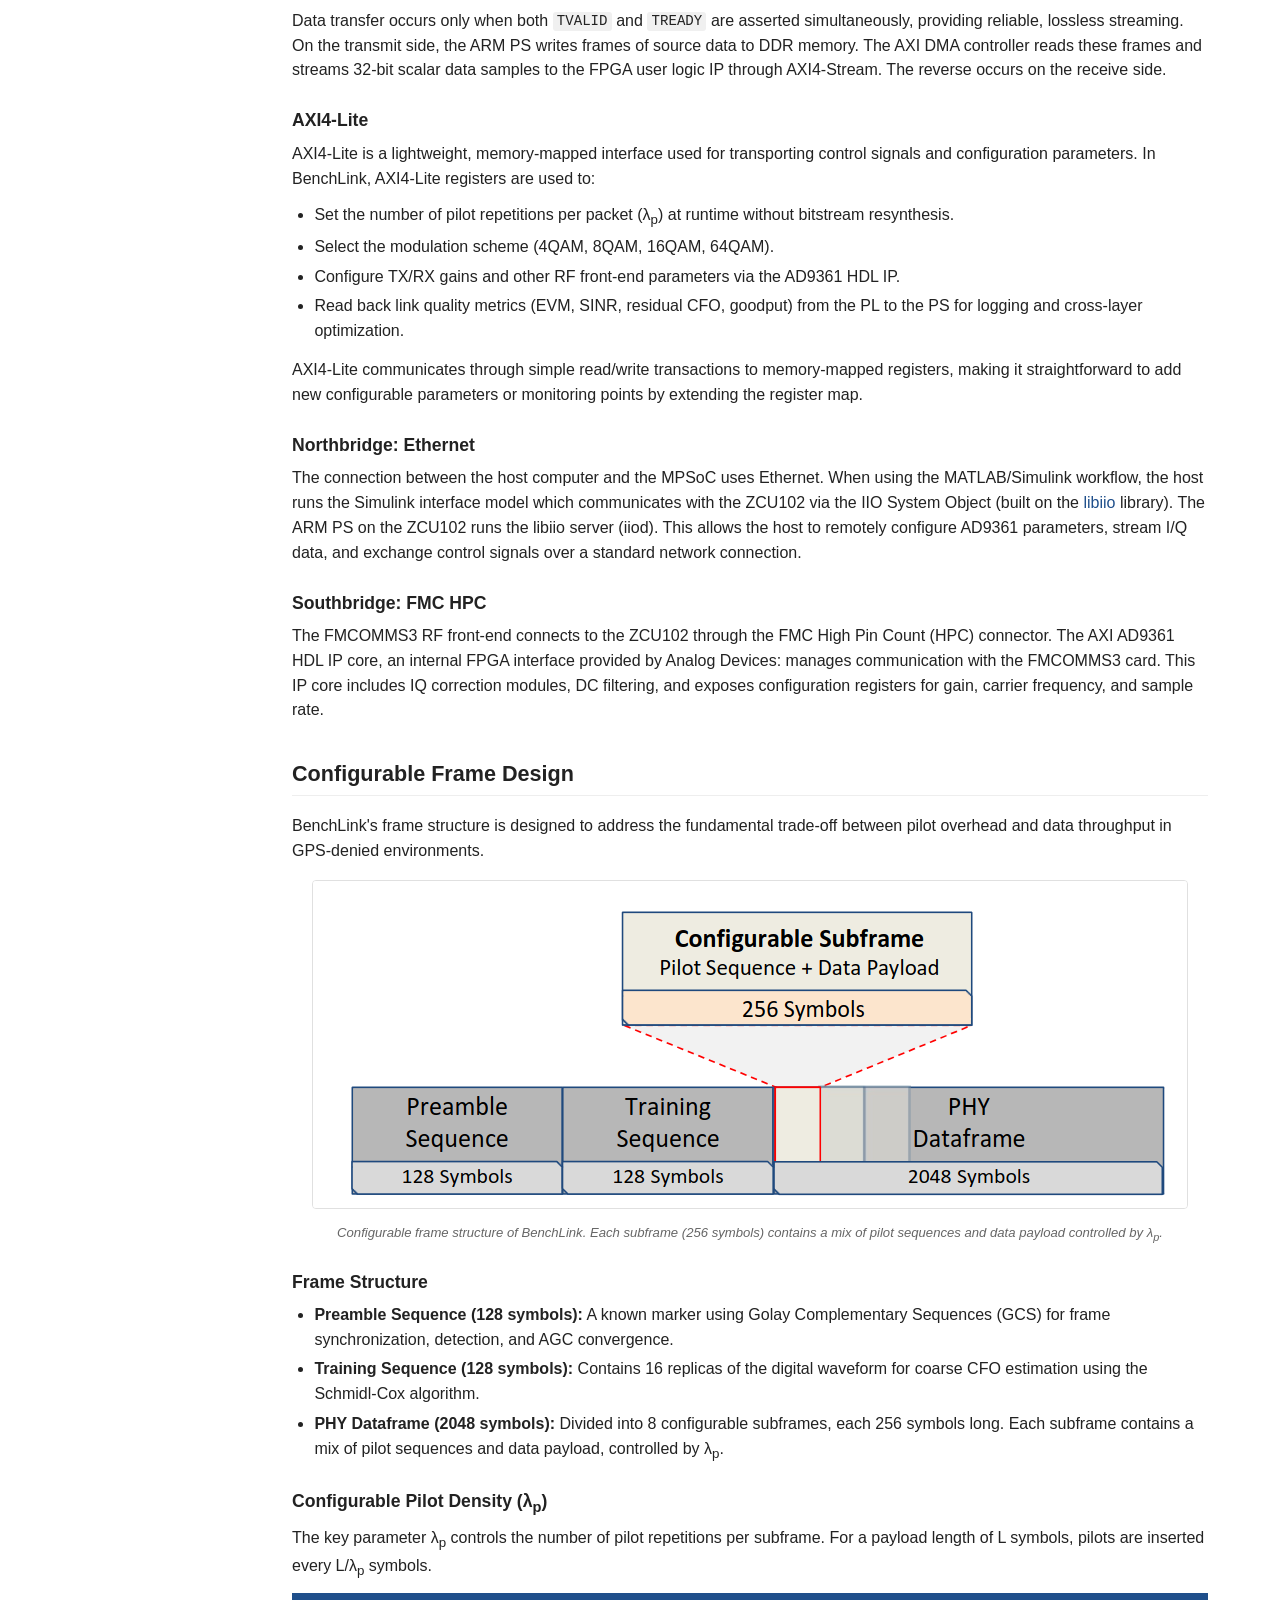
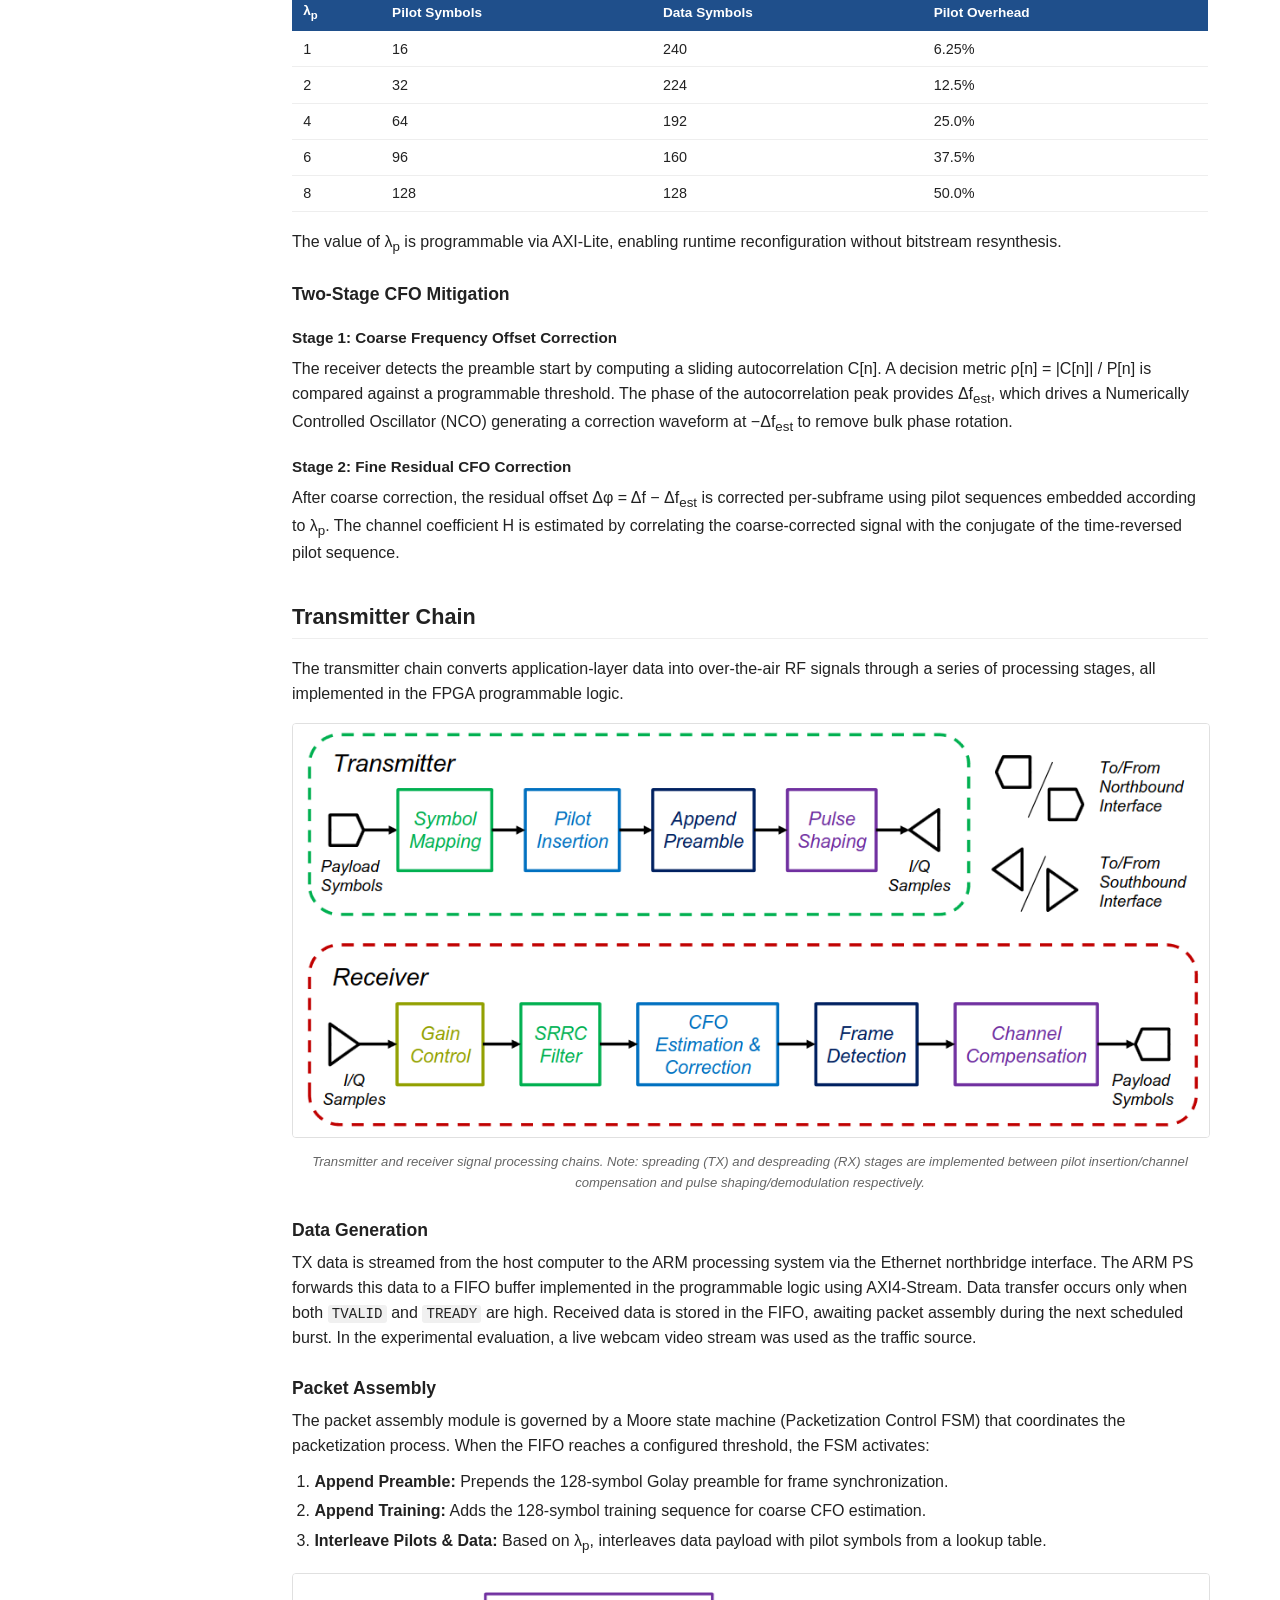
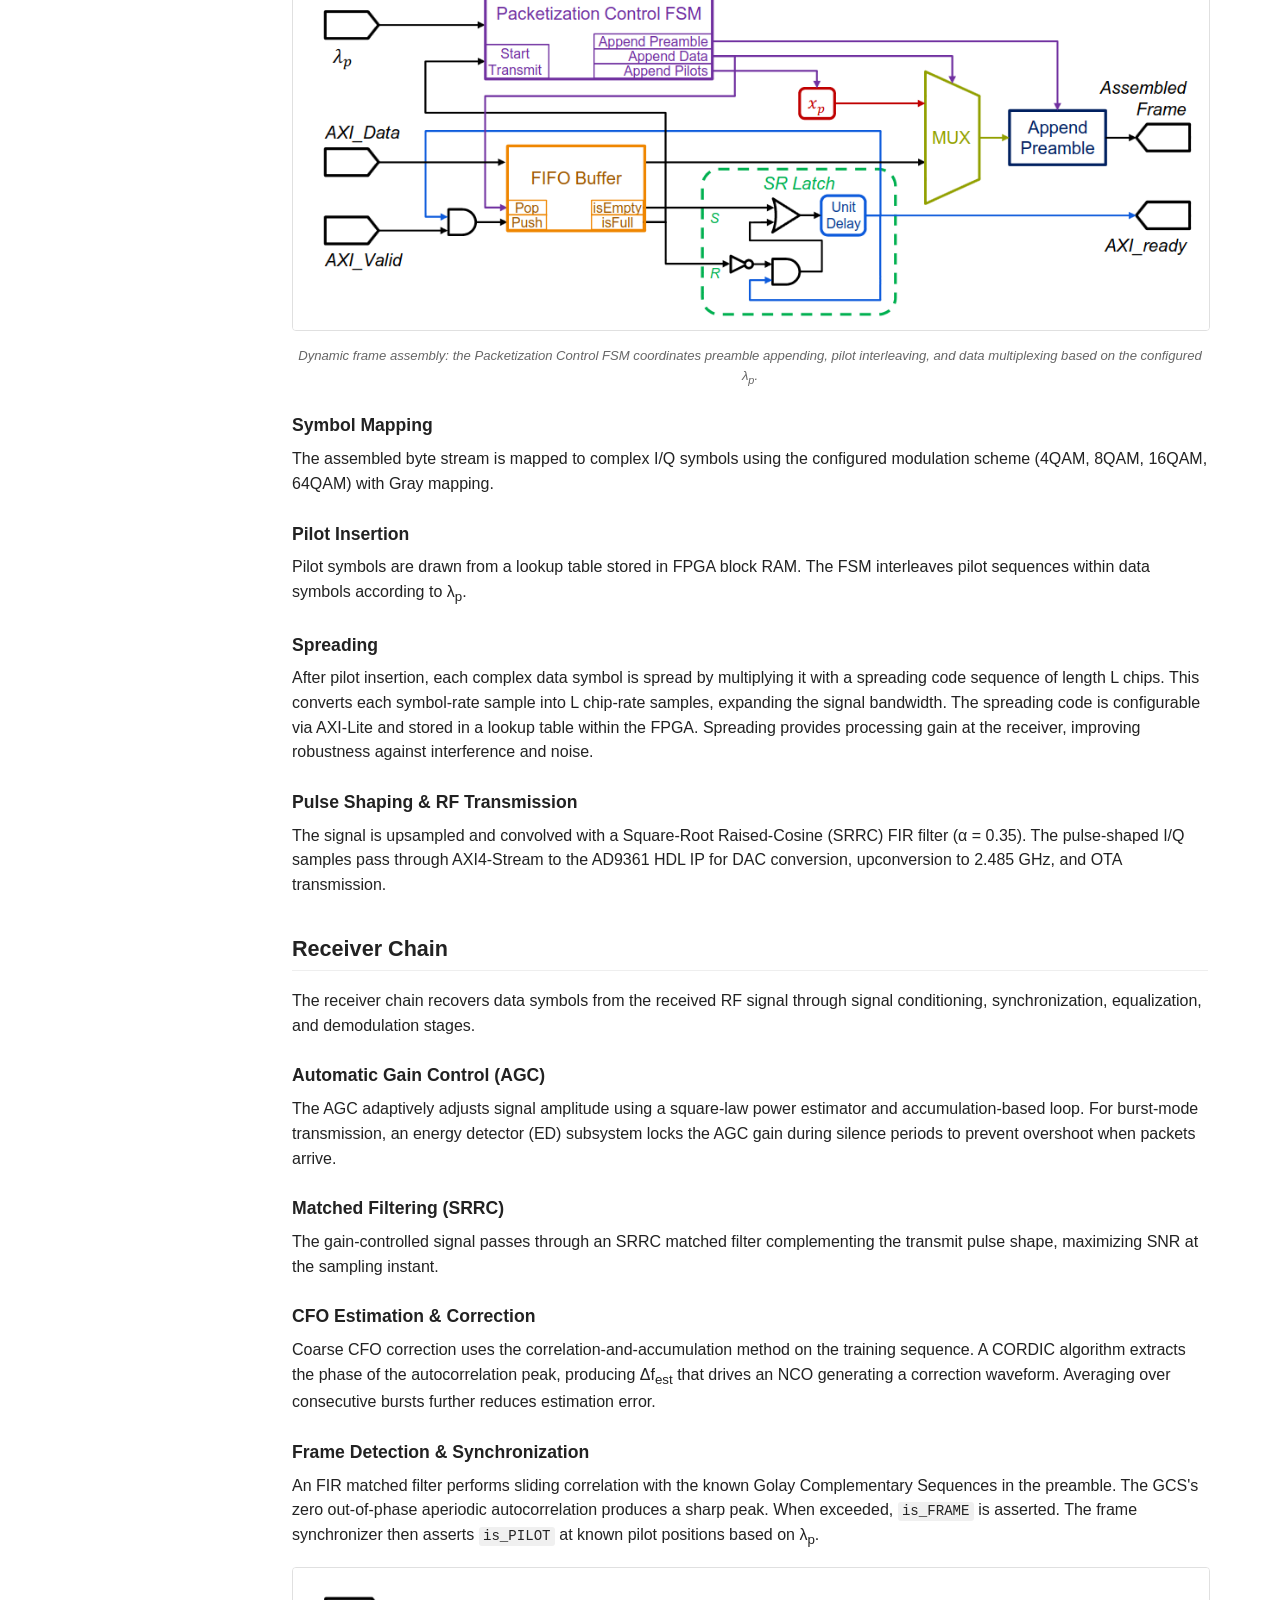
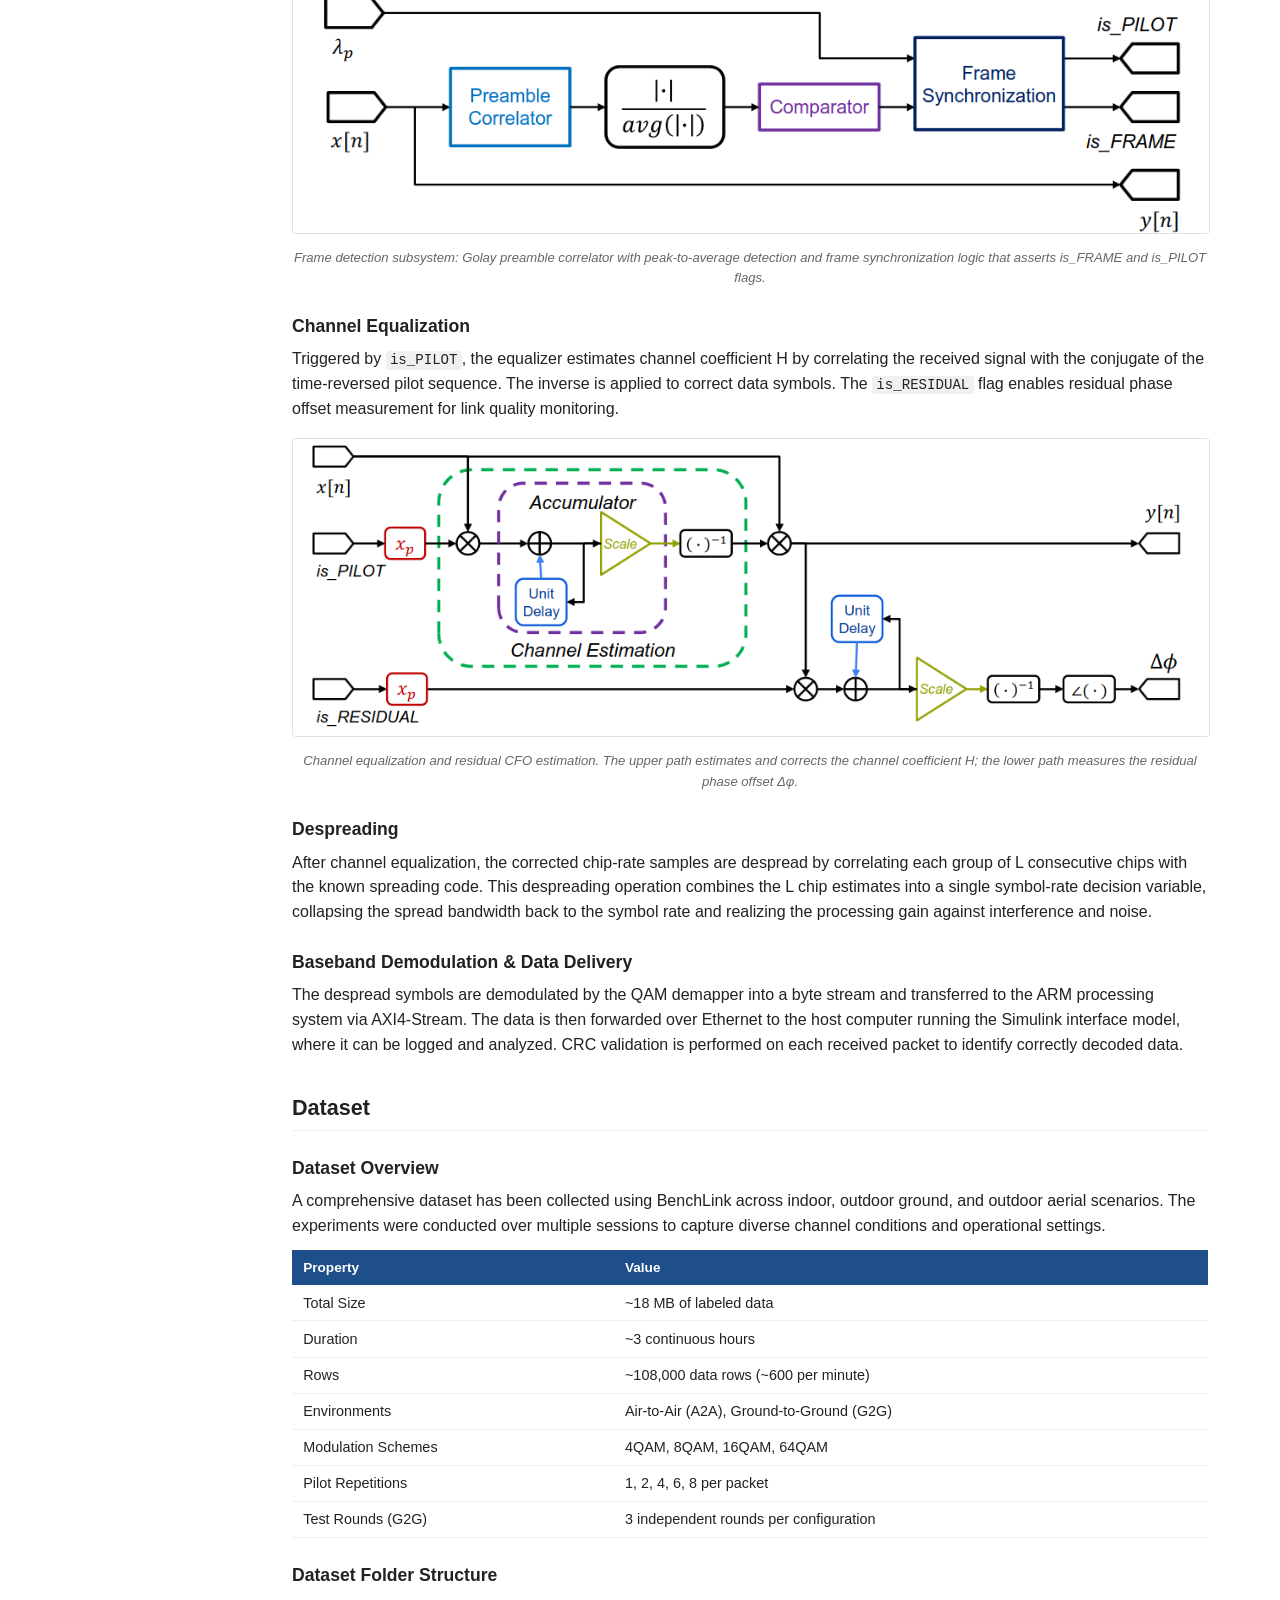
==== commit f88dda01: "home buttons" ====
--- a/benchlink.html
+++ b/benchlink.html
@@ -155,6 +155,7 @@
         <a class="btn" href="https://github.com/WingsLabWireless/benchlink_v2" target="_blank">&#9733; Source Code</a>
         <a class="btn btn-outline" href="https://github.com/WingsLabWireless/benchlink_v2/tree/main/benchlink_data" target="_blank">&#8615; Dataset</a>
         <a class="btn btn-outline" href="https://arxiv.org/abs/2512.20942" target="_blank">Paper (arXiv)</a>
+        <a class="btn btn-outline" href="https://wingslabwireless.github.io/opensource">&#8962; Wings Lab Open Source</a>
       </div>
     </header>
 
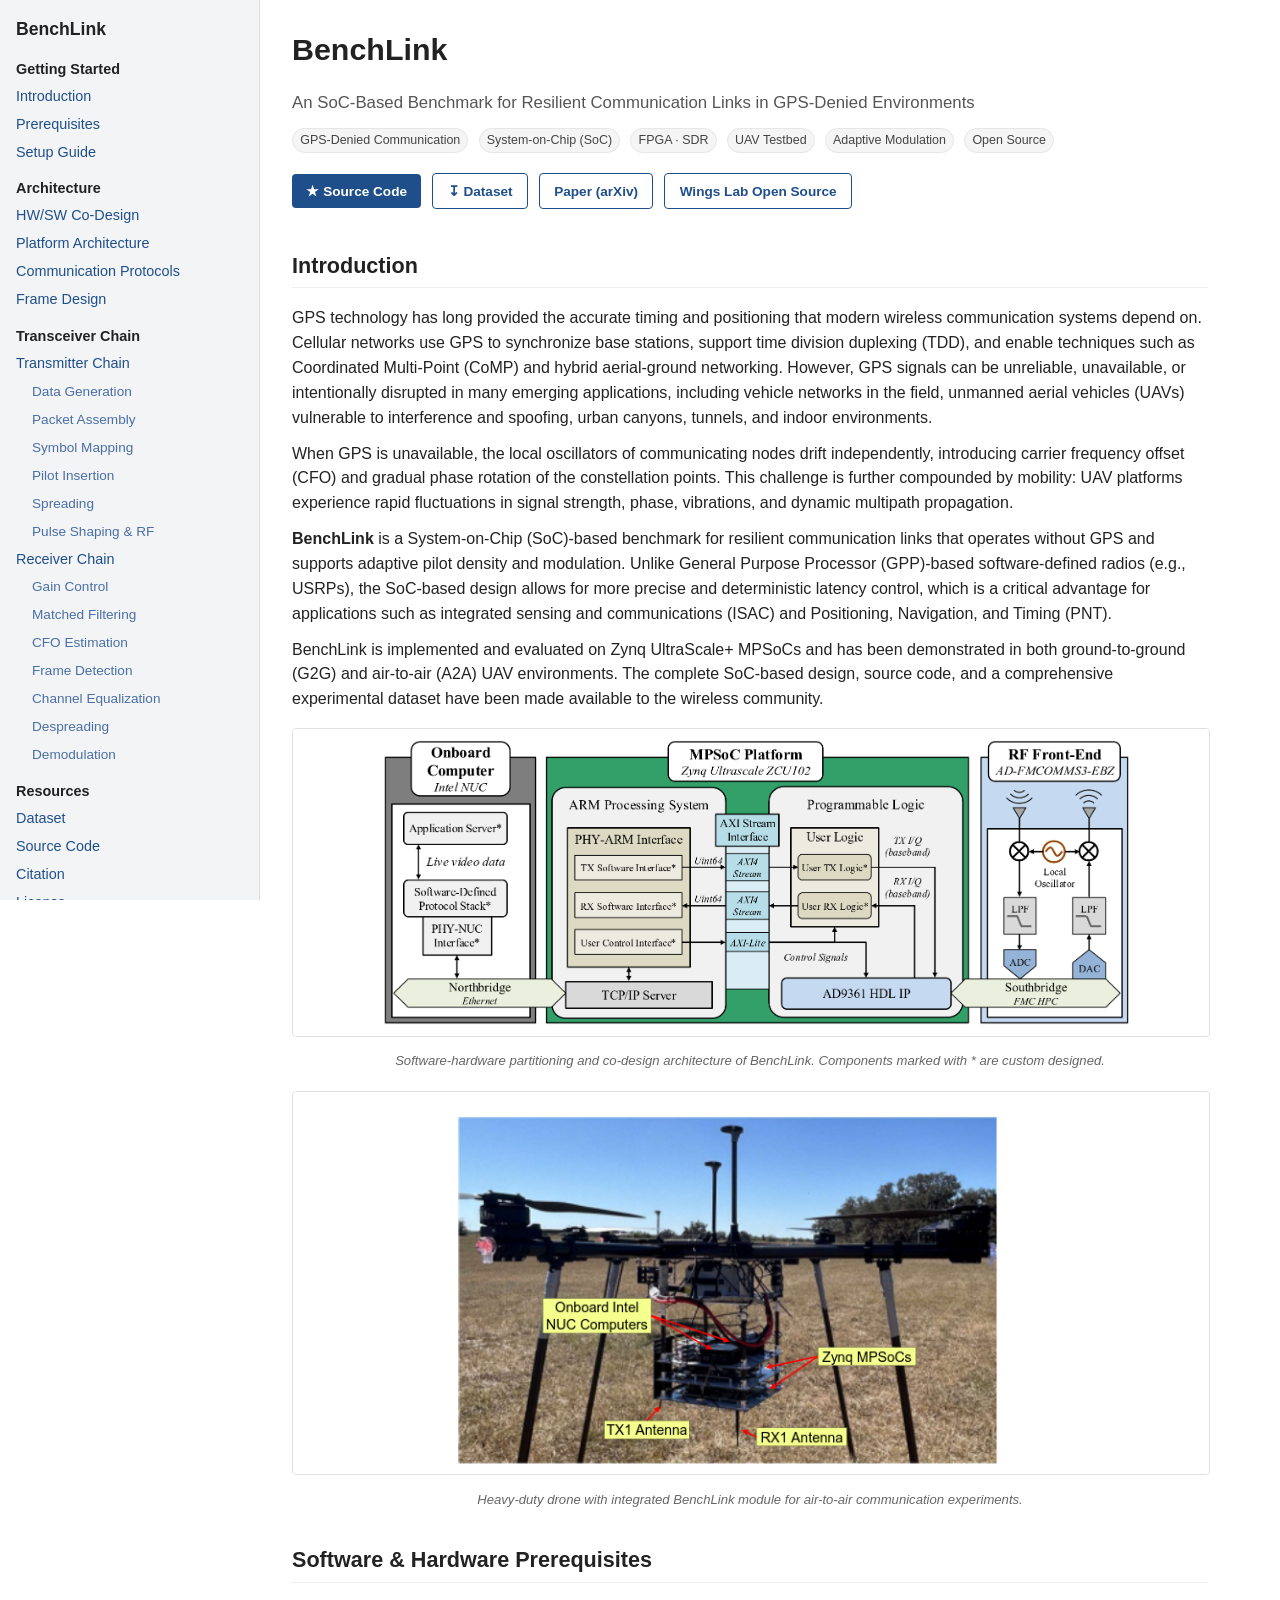
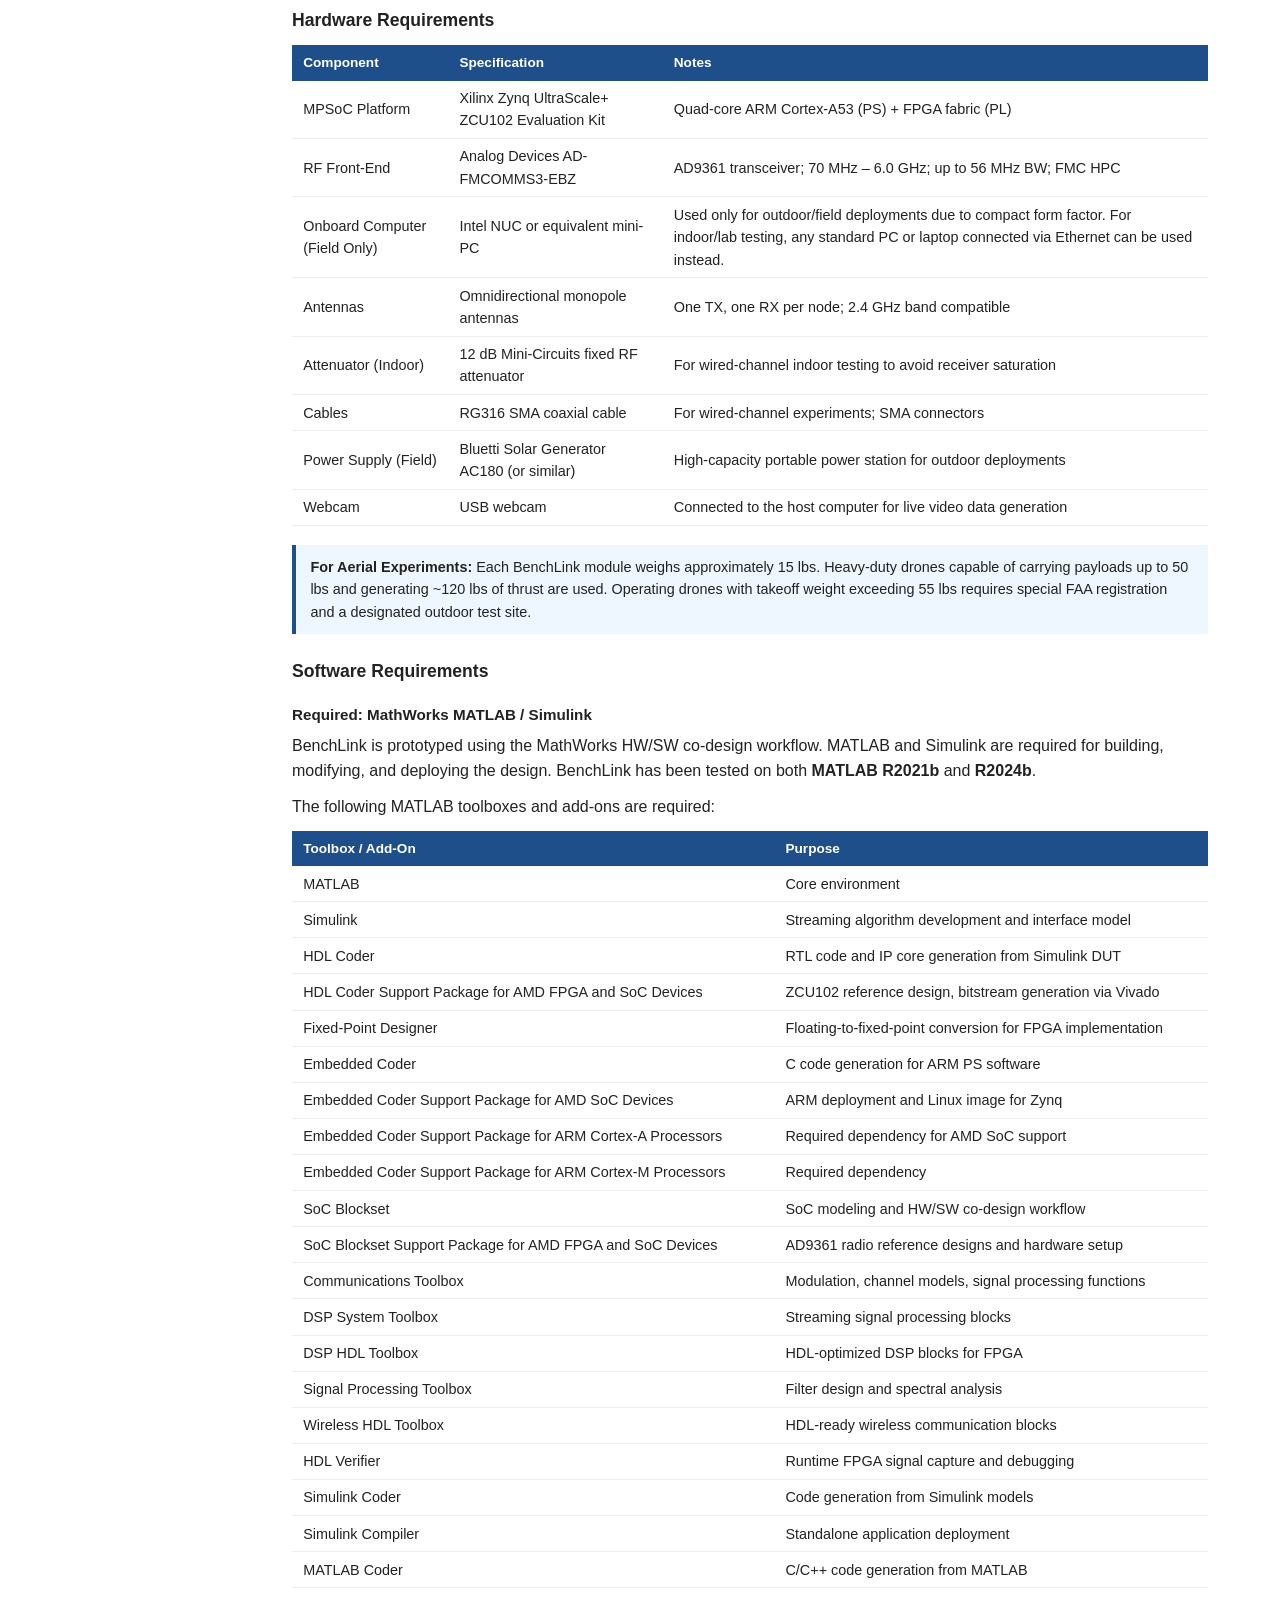
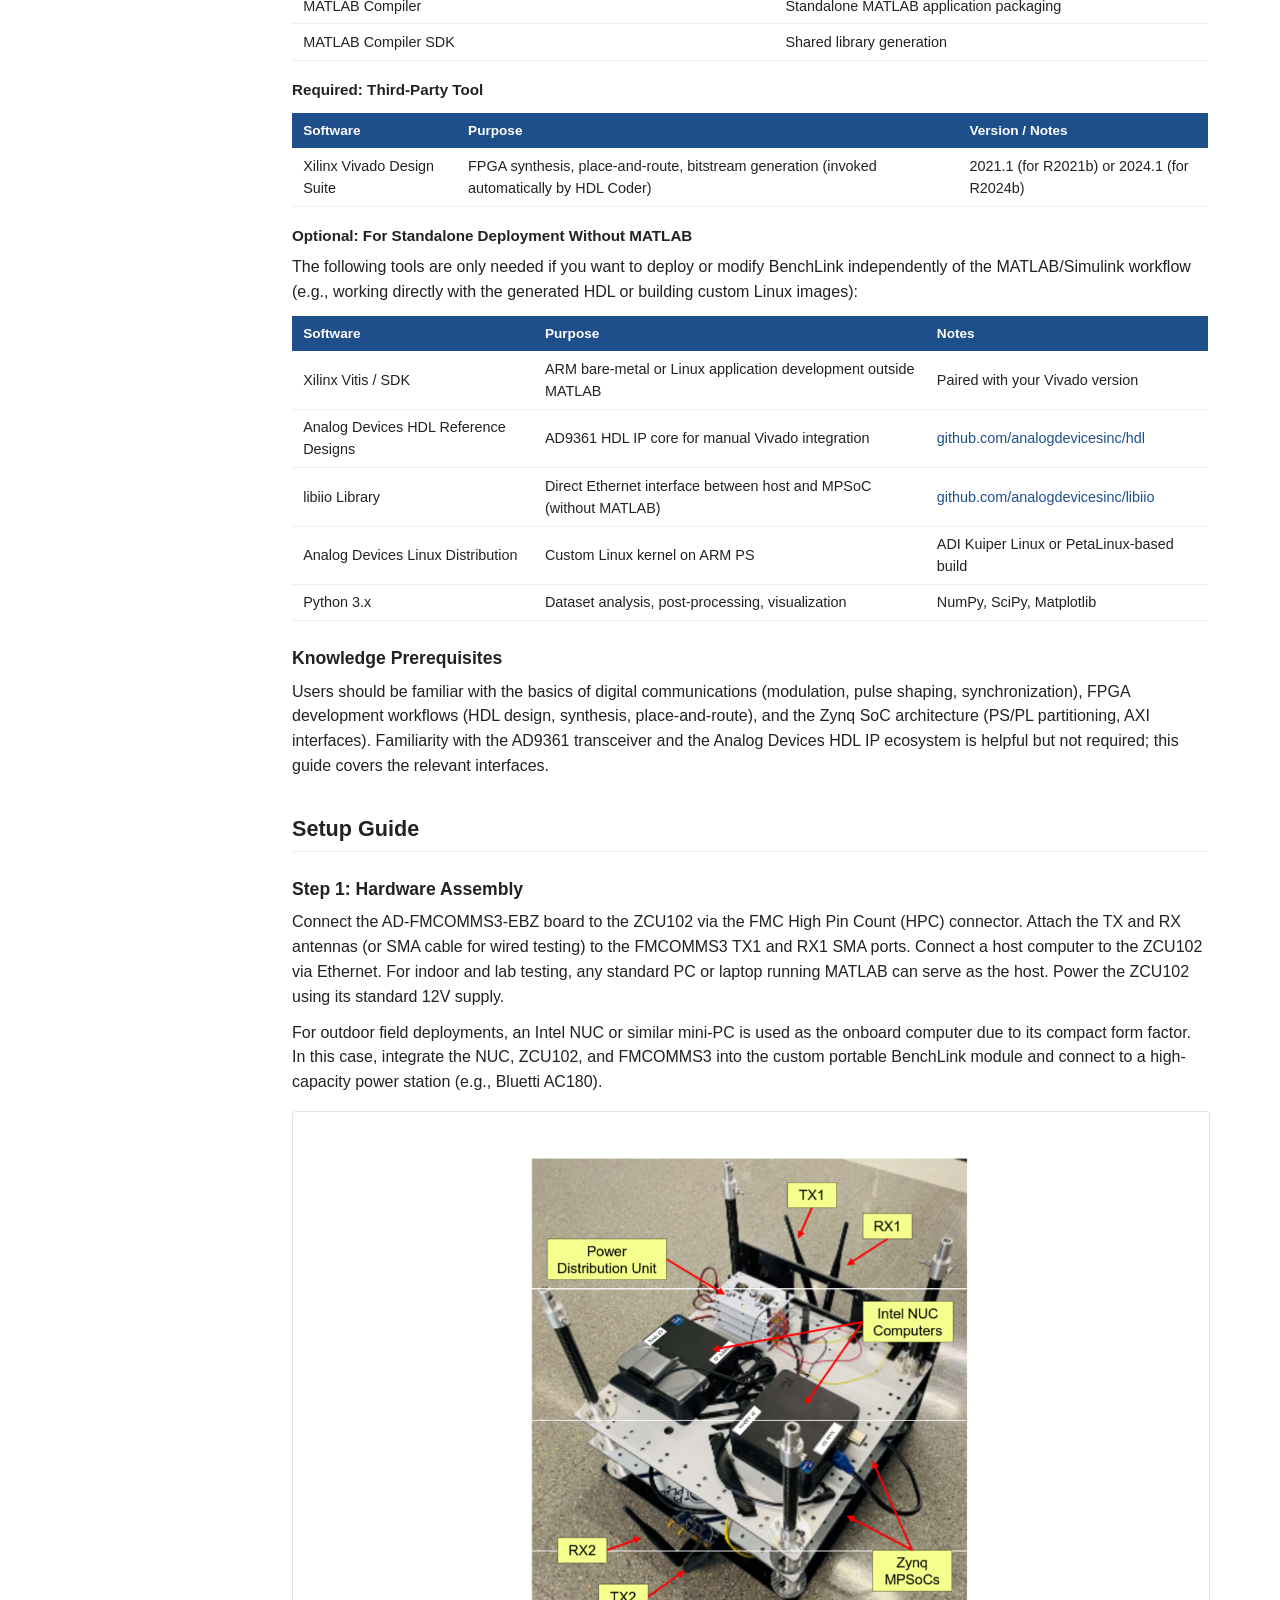
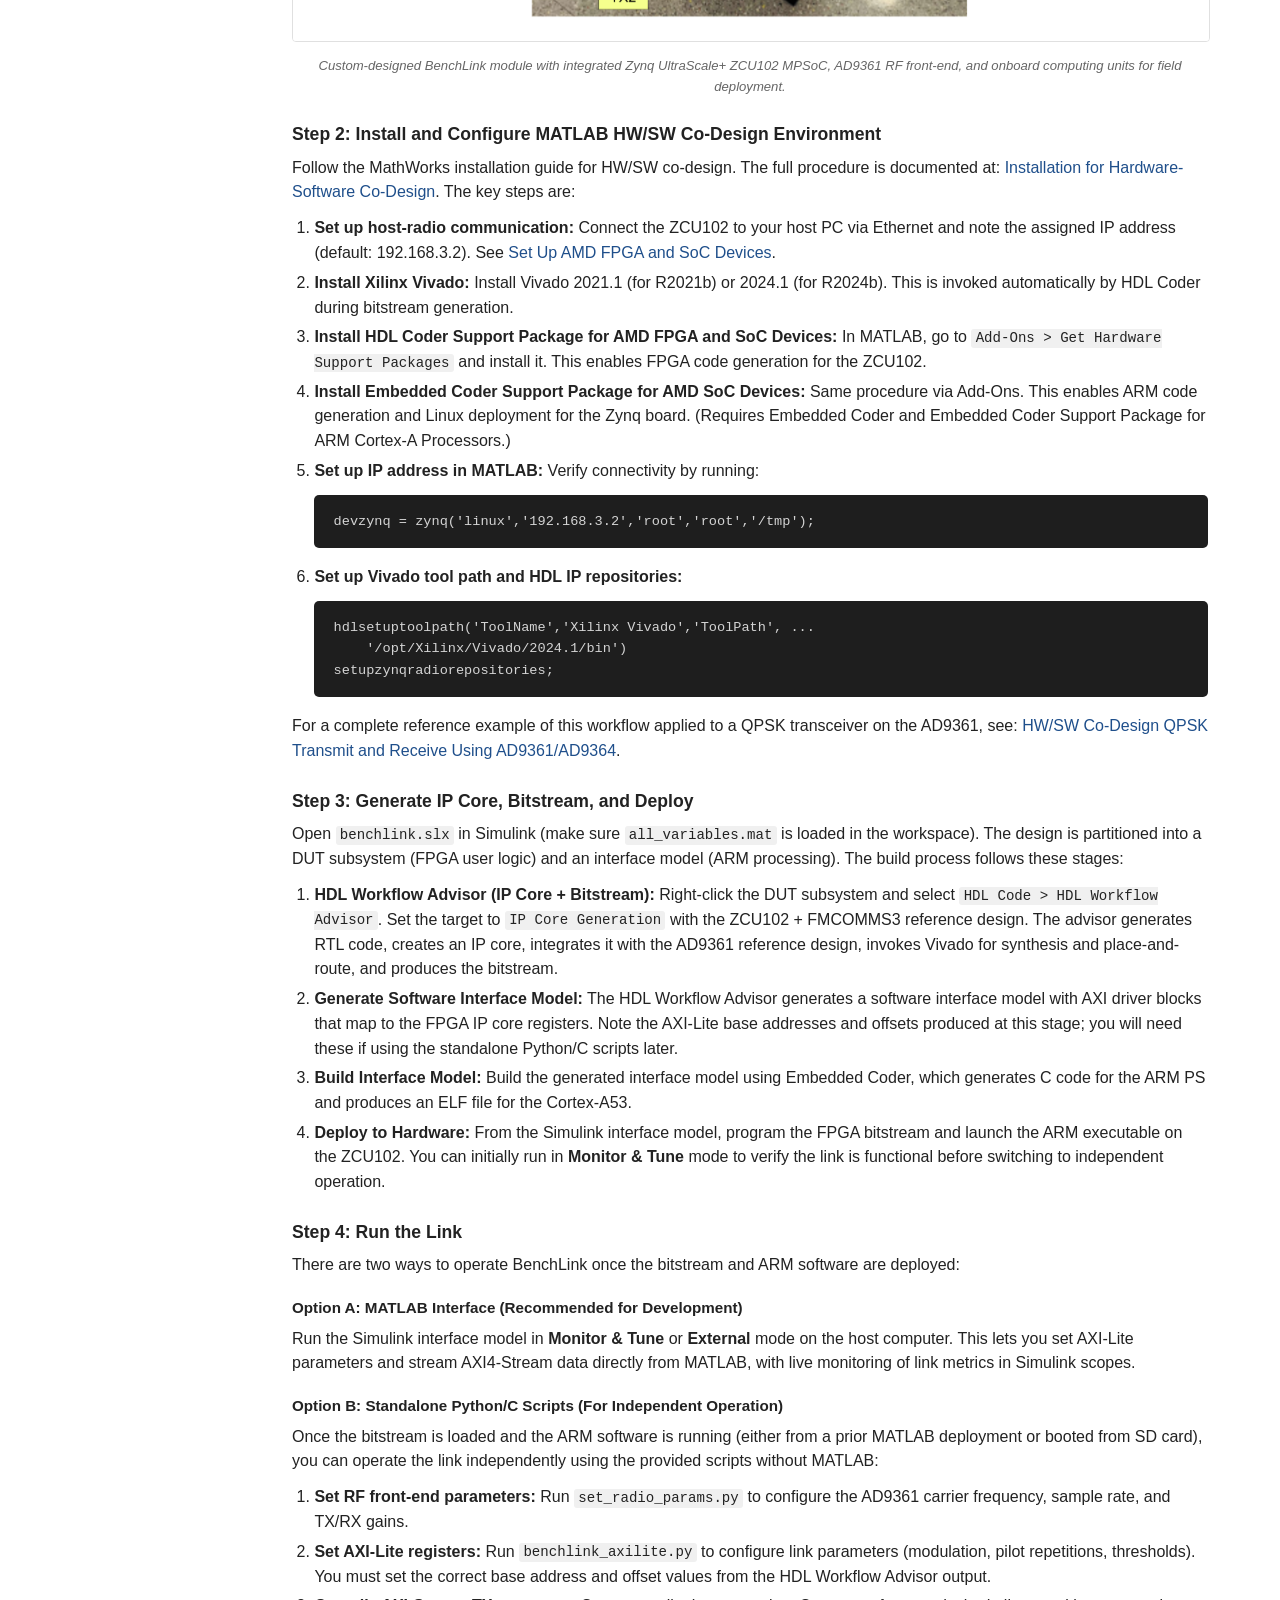
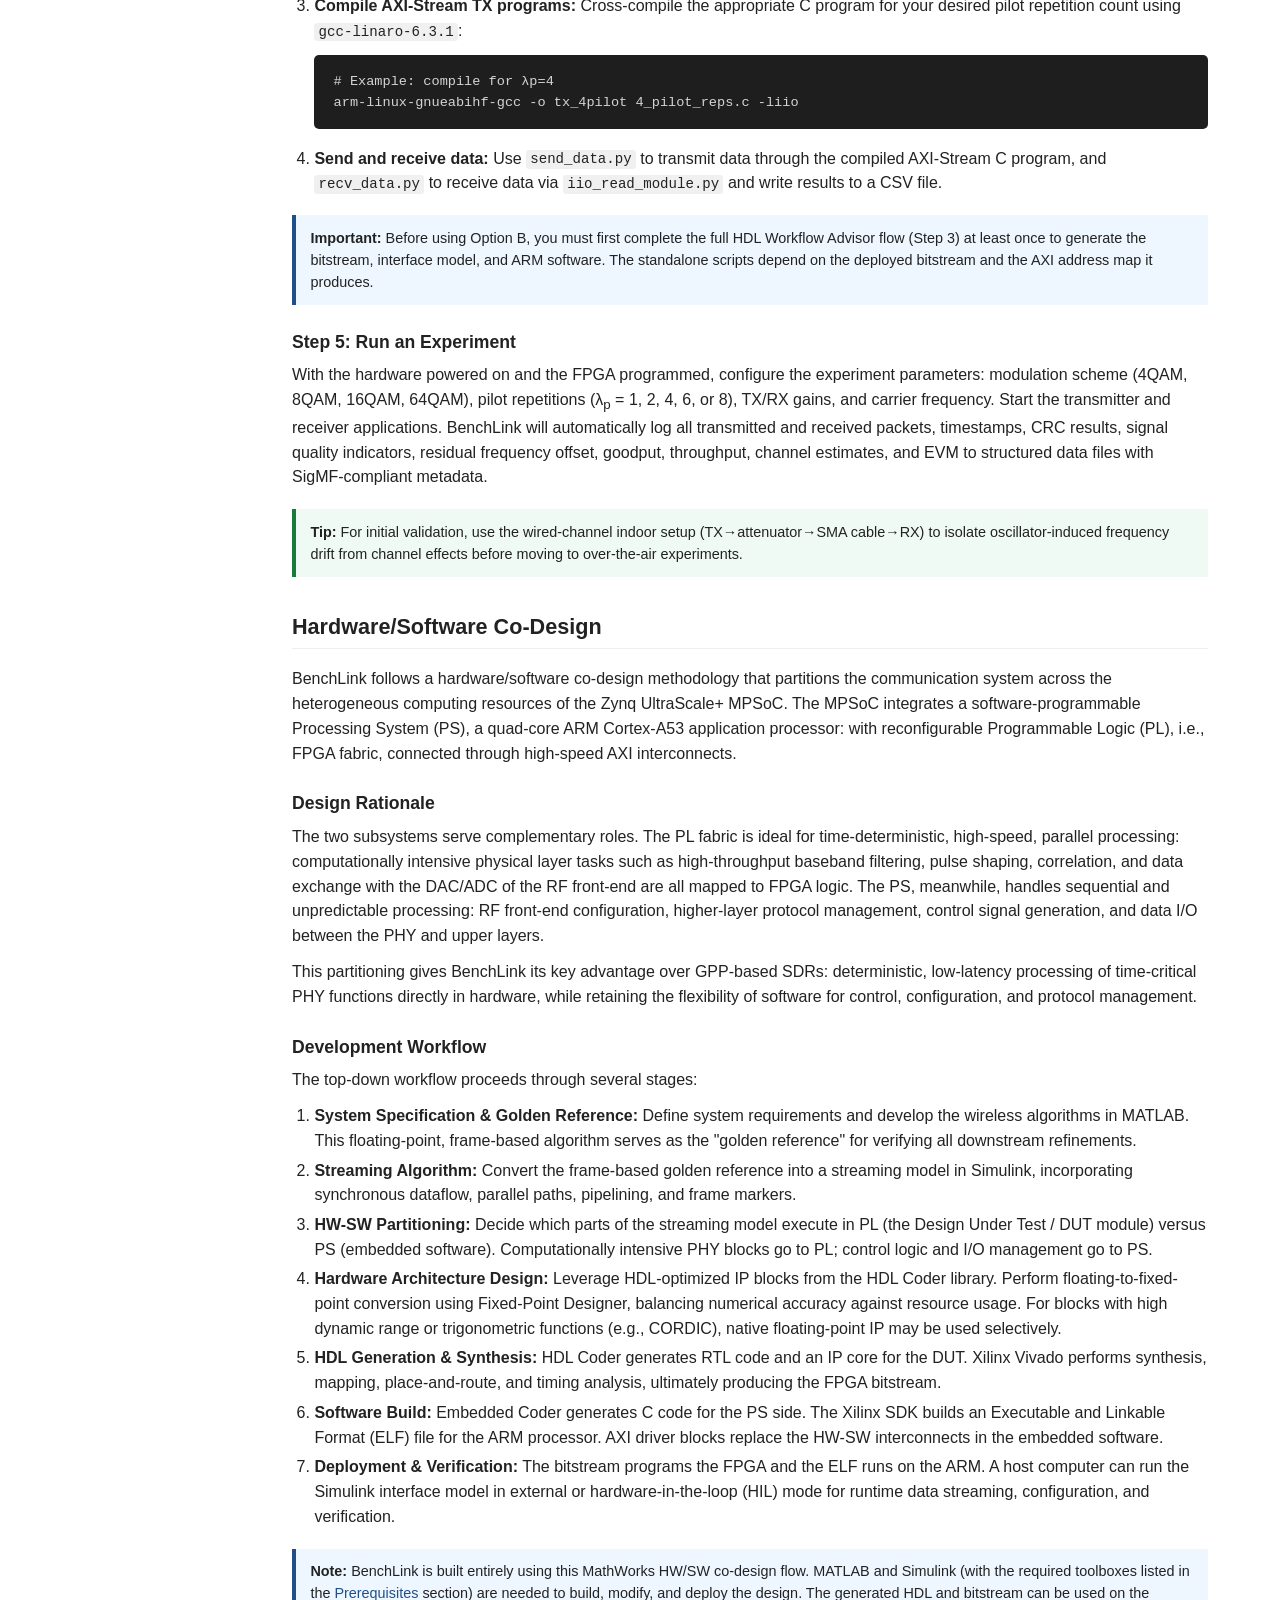
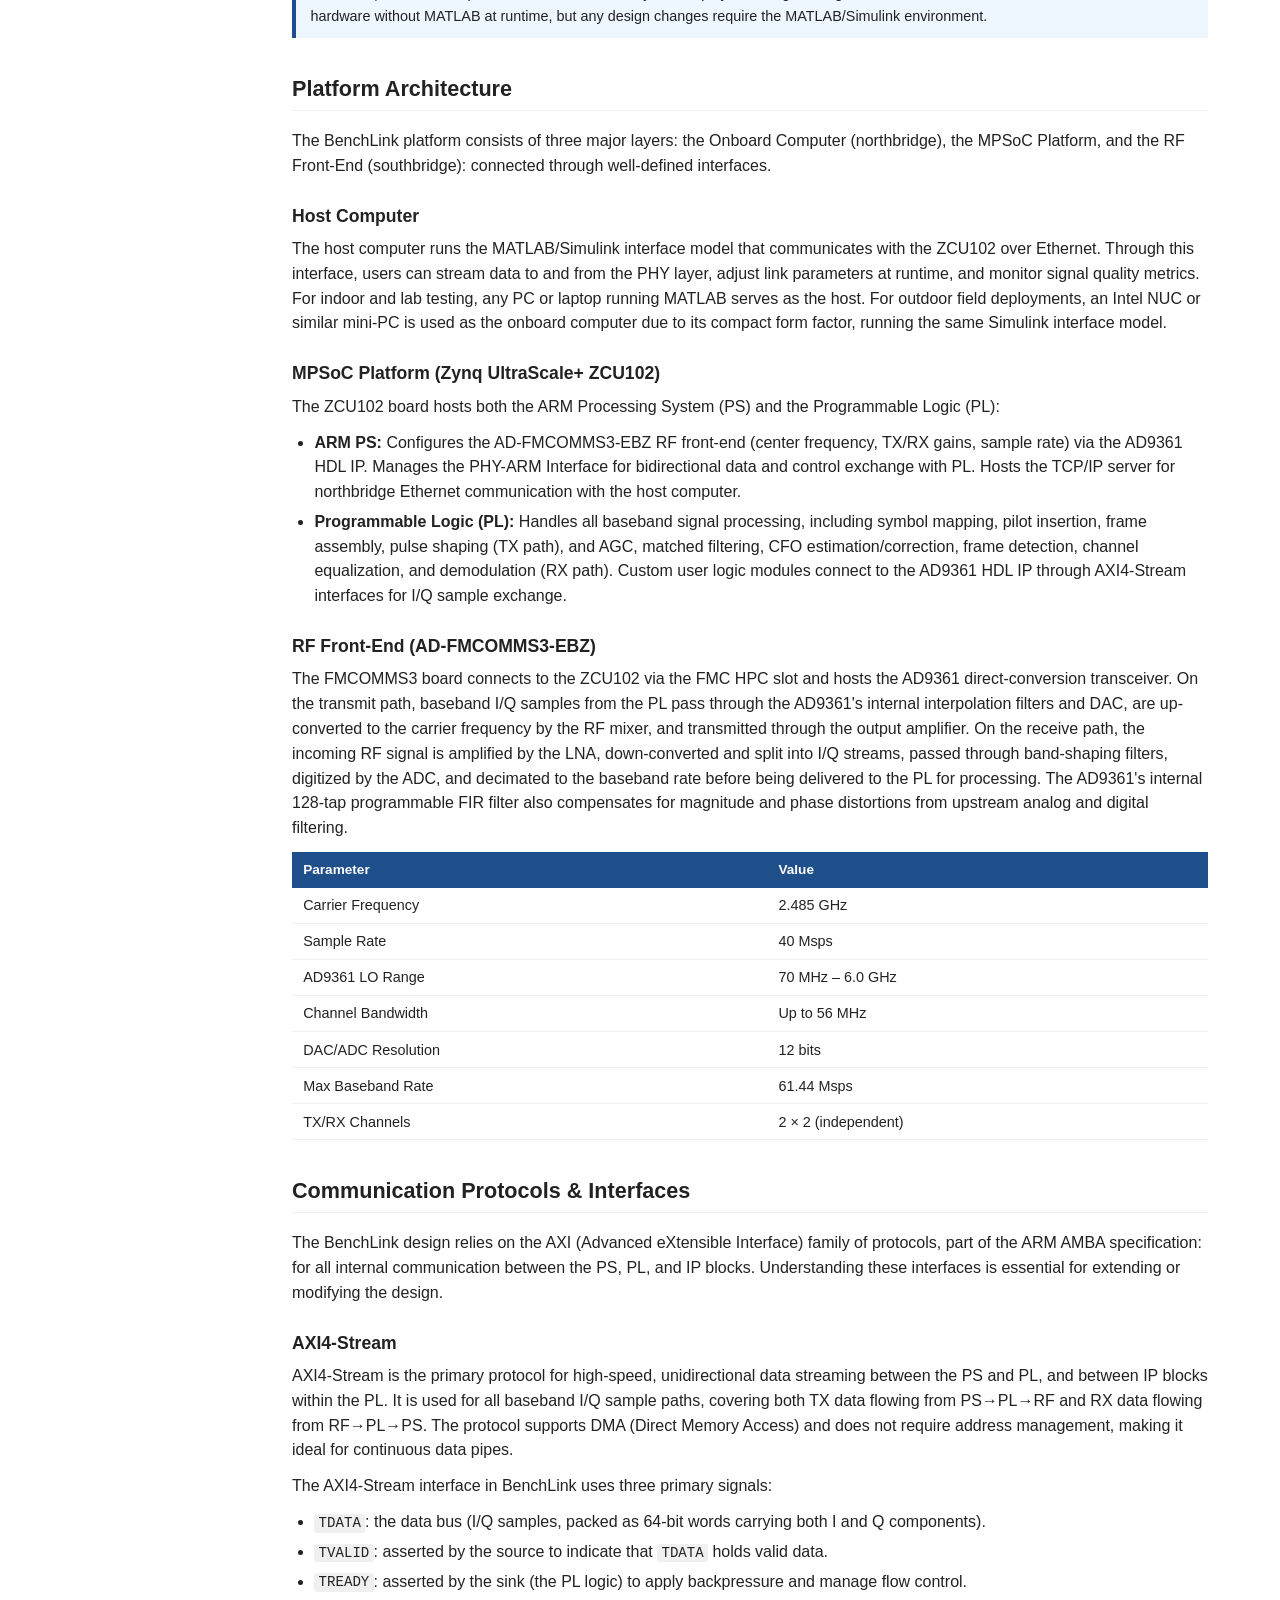
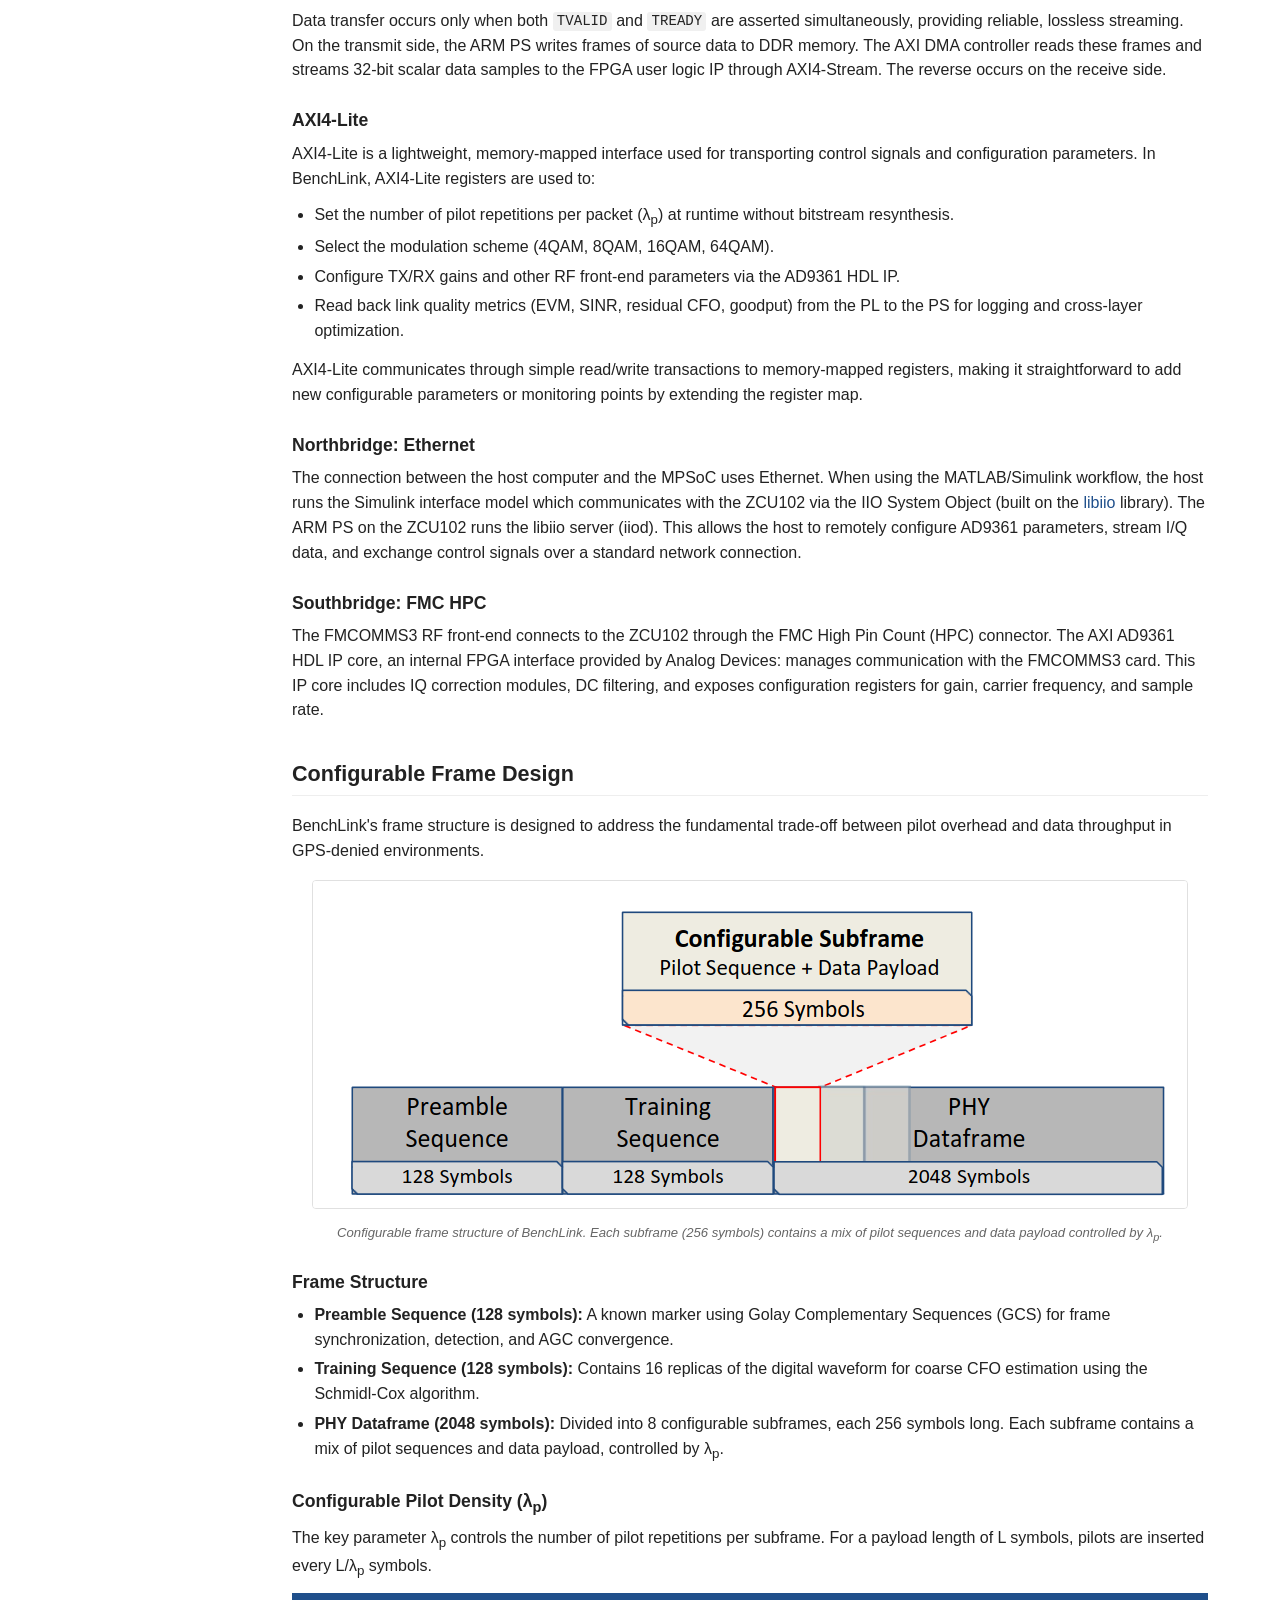
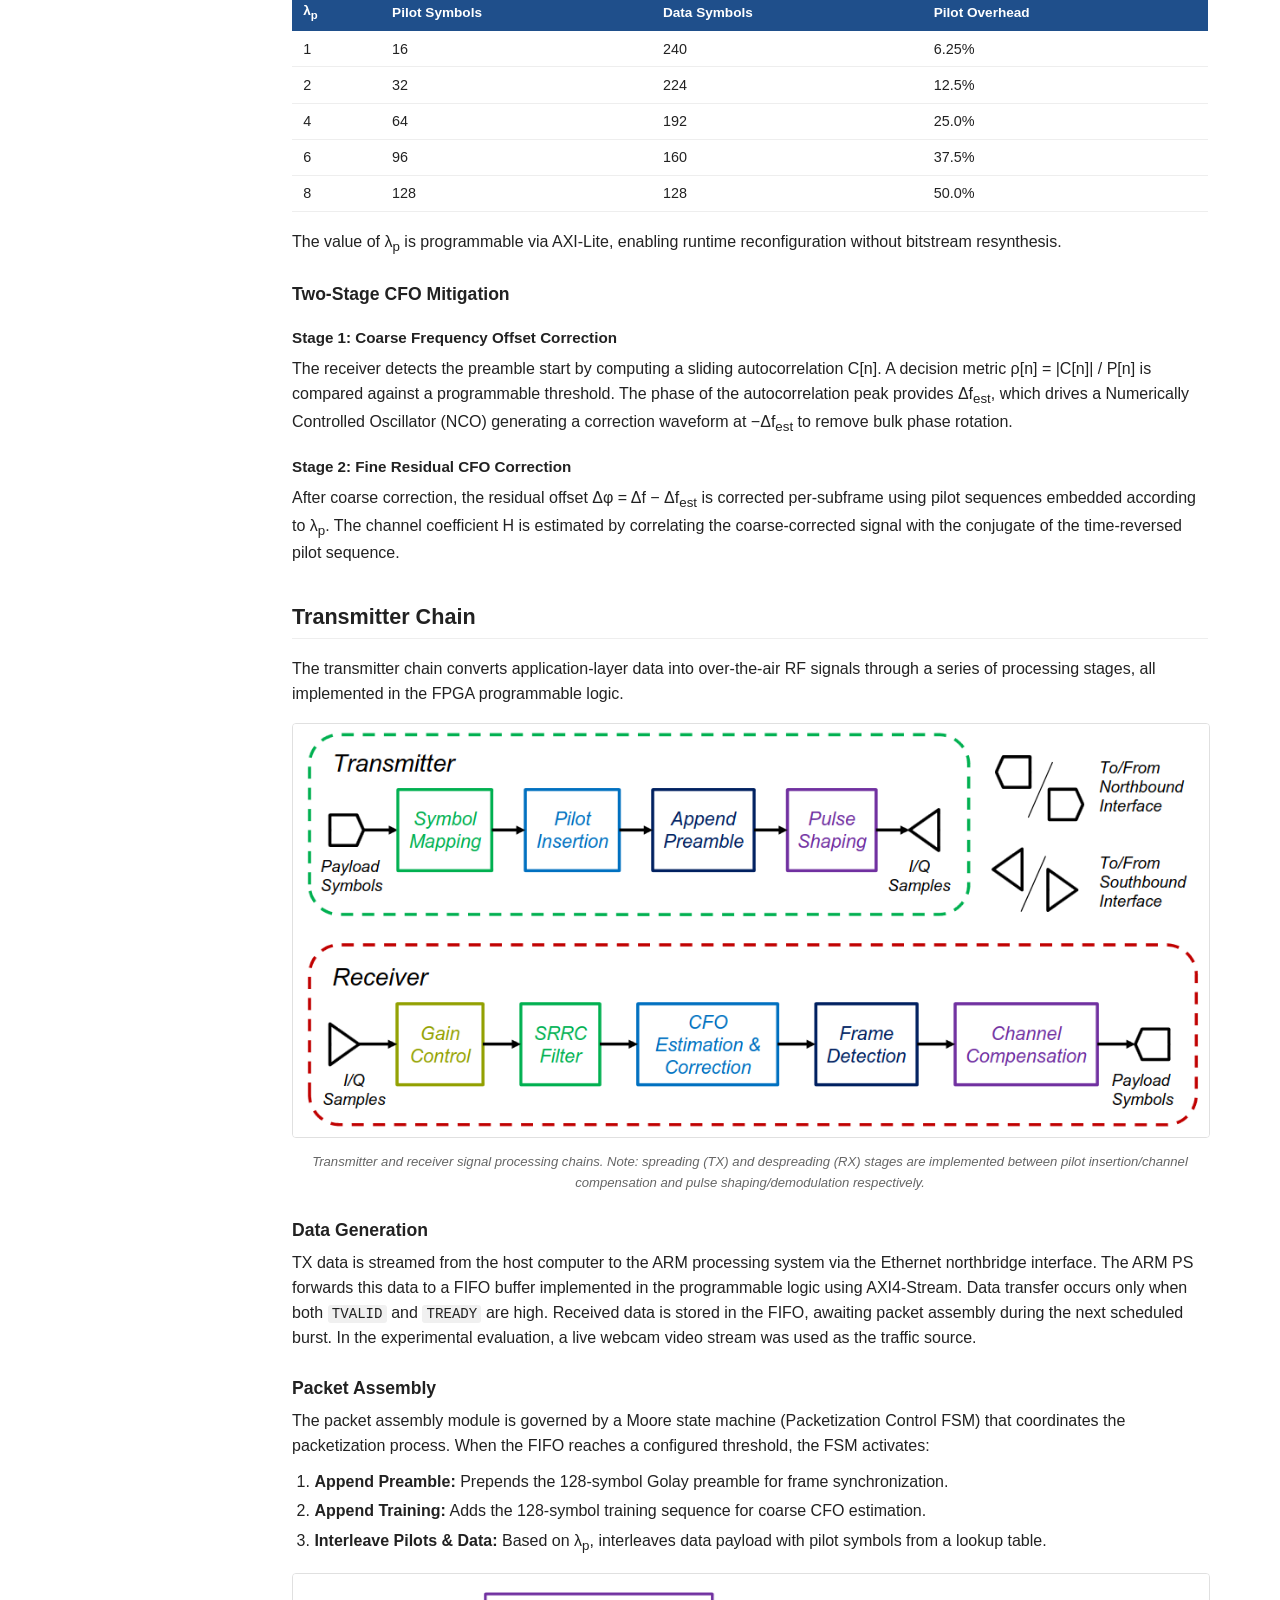
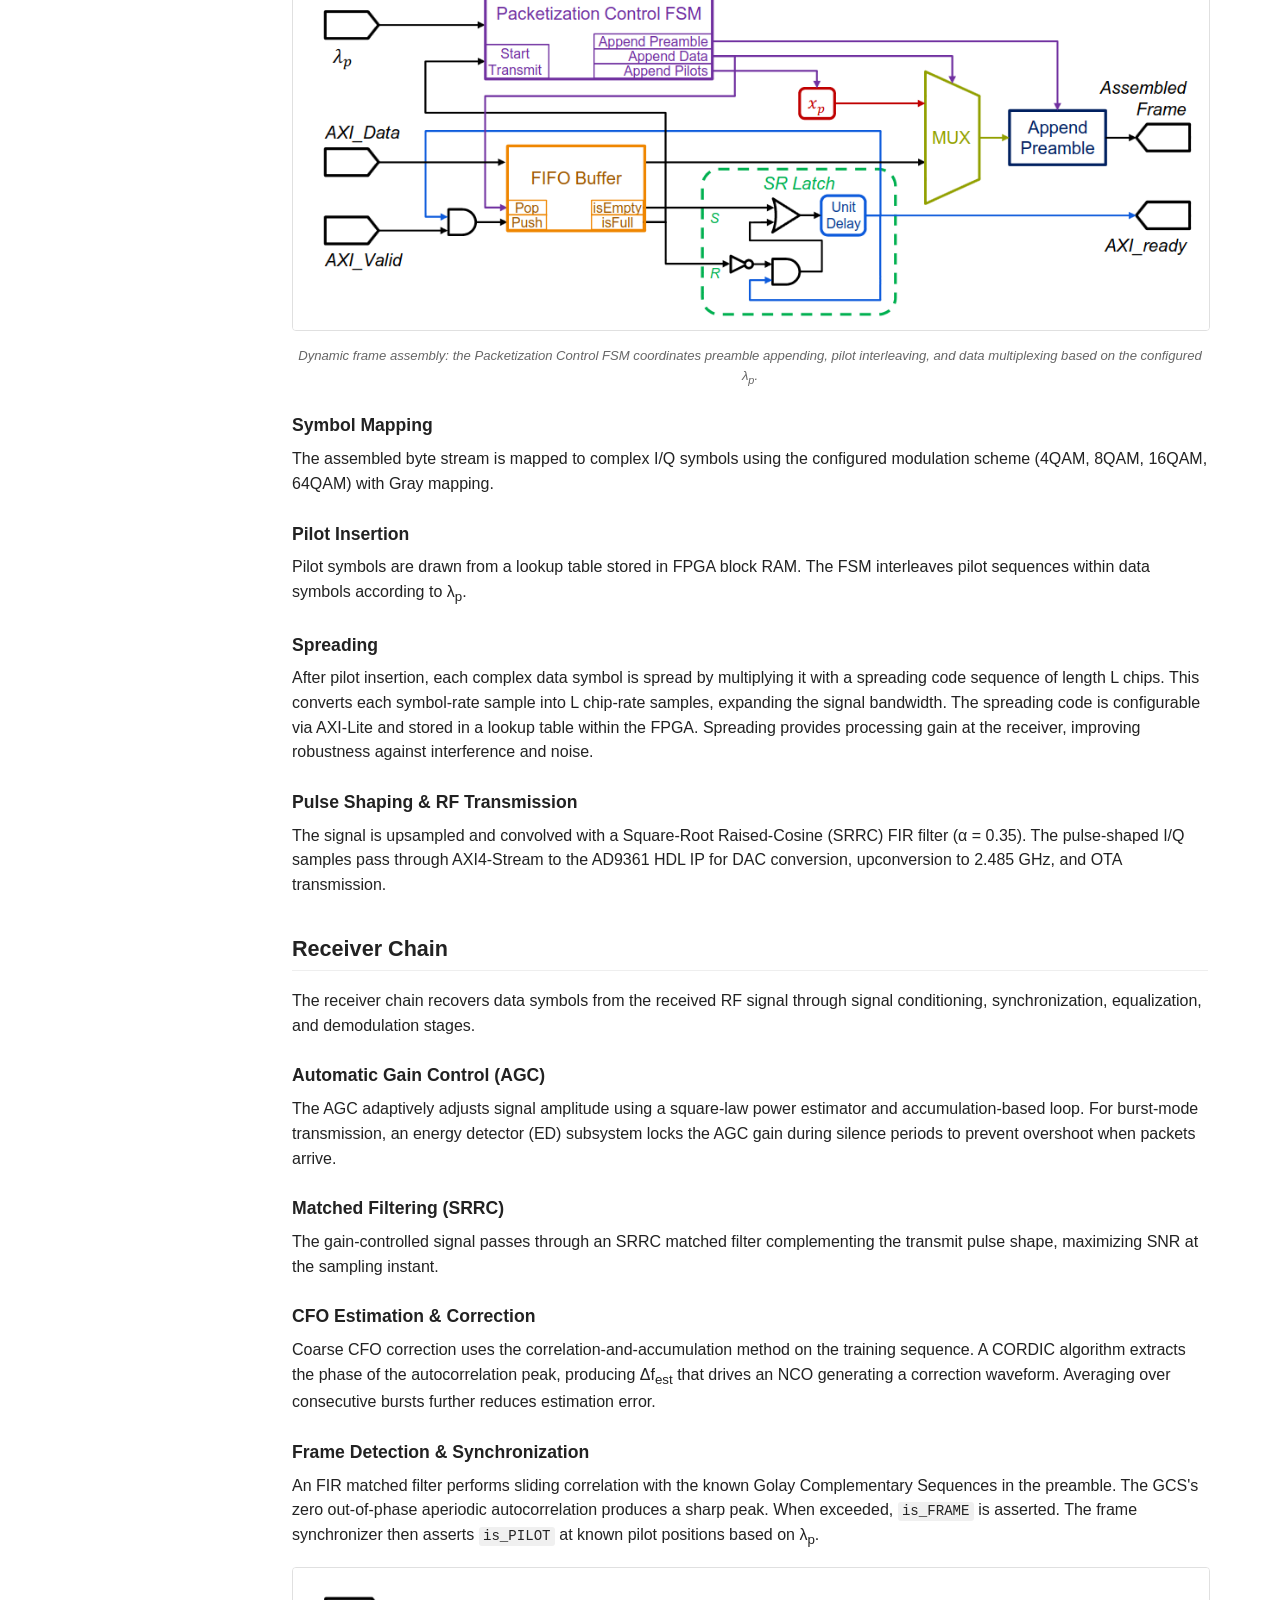
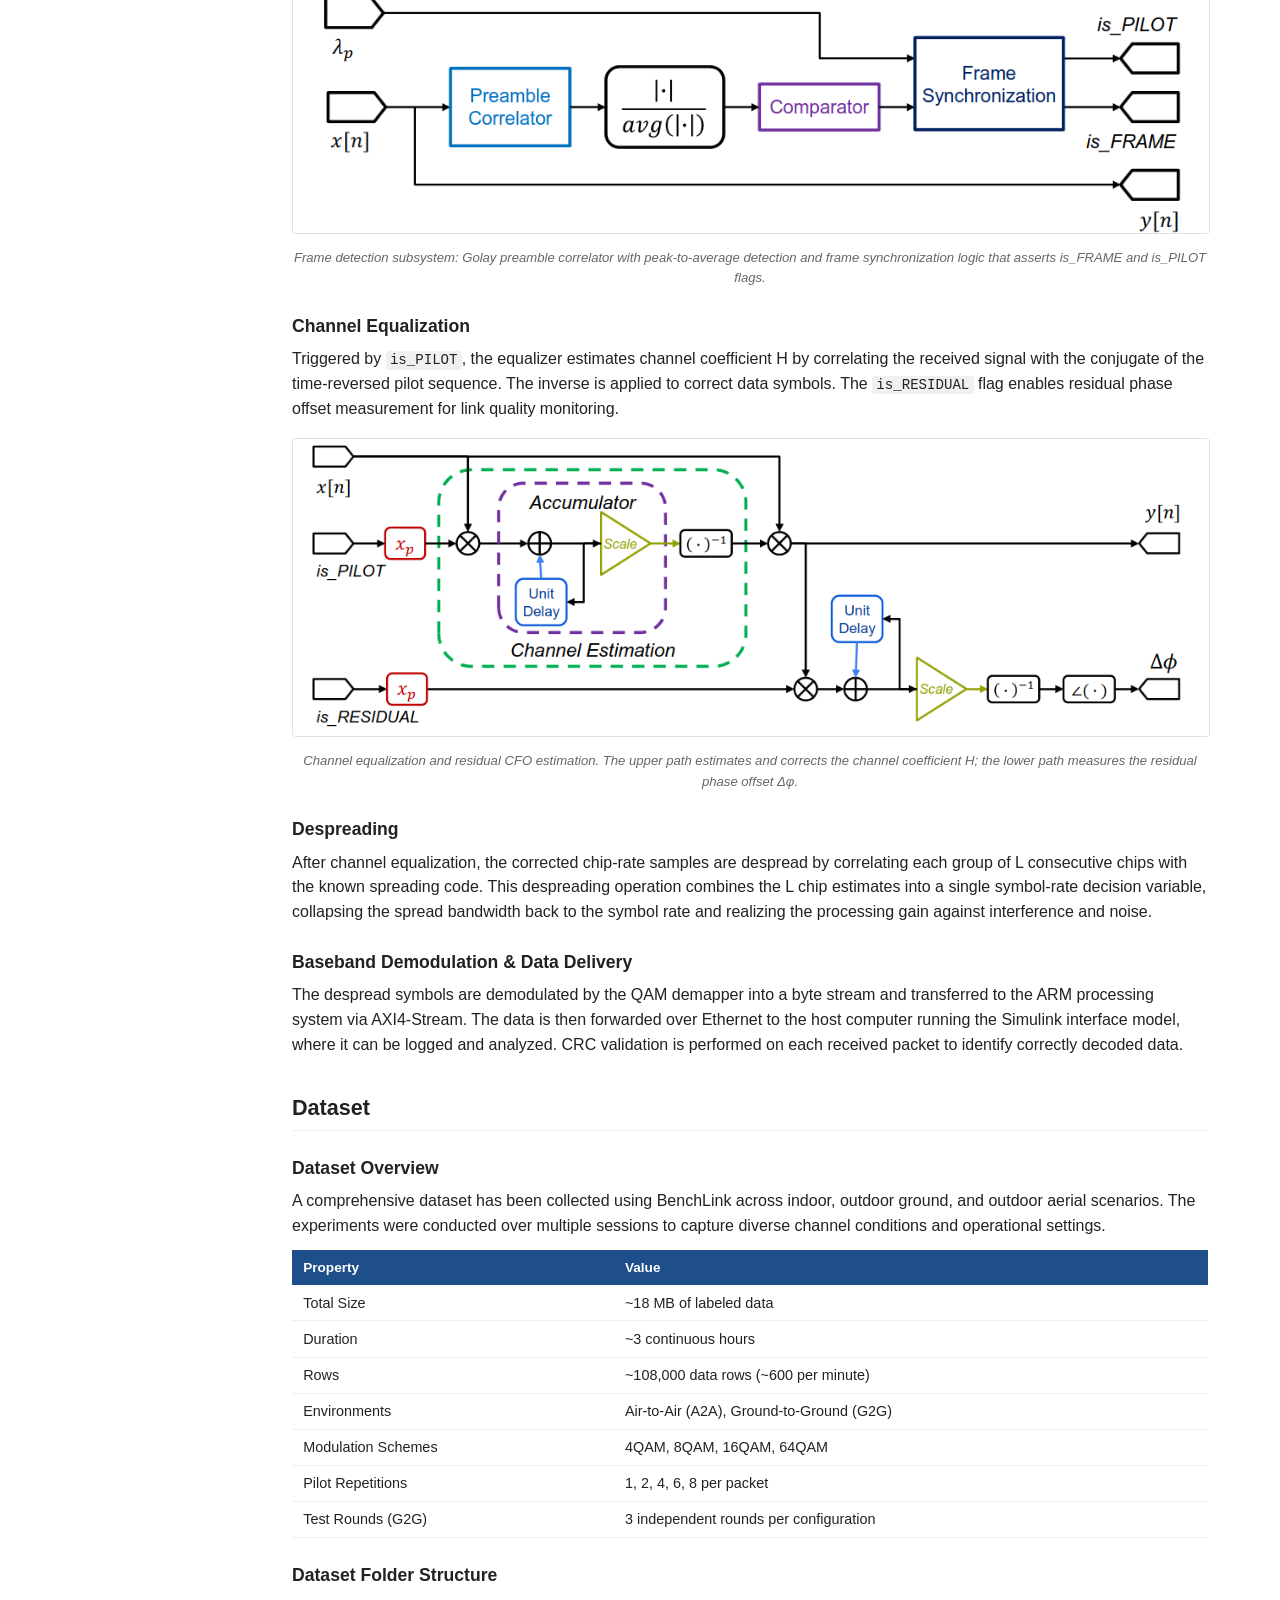
==== commit c7ca8d42: "home buttons" ====
--- a/benchlink.html
+++ b/benchlink.html
@@ -155,7 +155,7 @@
         <a class="btn" href="https://github.com/WingsLabWireless/benchlink_v2" target="_blank">&#9733; Source Code</a>
         <a class="btn btn-outline" href="https://github.com/WingsLabWireless/benchlink_v2/tree/main/benchlink_data" target="_blank">&#8615; Dataset</a>
         <a class="btn btn-outline" href="https://arxiv.org/abs/2512.20942" target="_blank">Paper (arXiv)</a>
-        <a class="btn btn-outline" href="https://wingslabwireless.github.io/opensource">&#8962; Wings Lab Open Source</a>
+        <a class="btn btn-outline" href="https://wingslabwireless.github.io/opensource">Wings Lab Open Source</a>
       </div>
     </header>
 
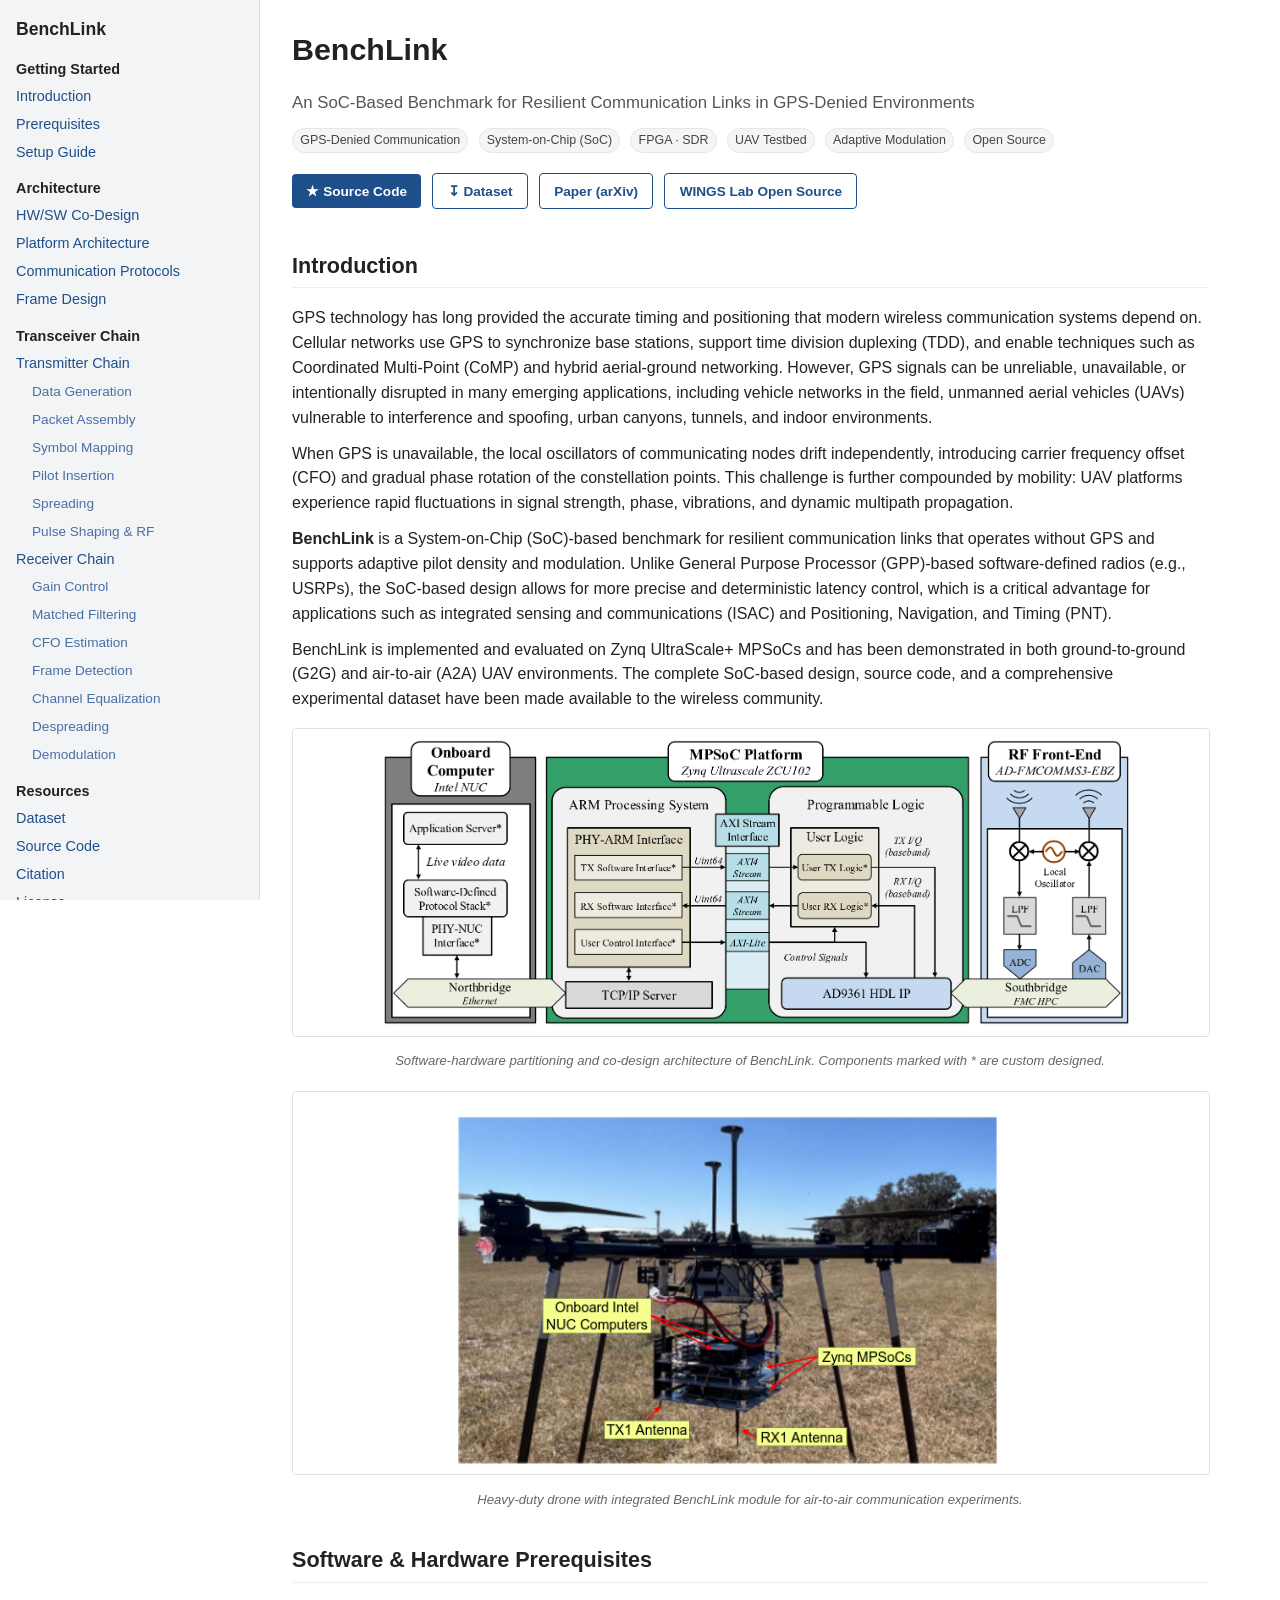
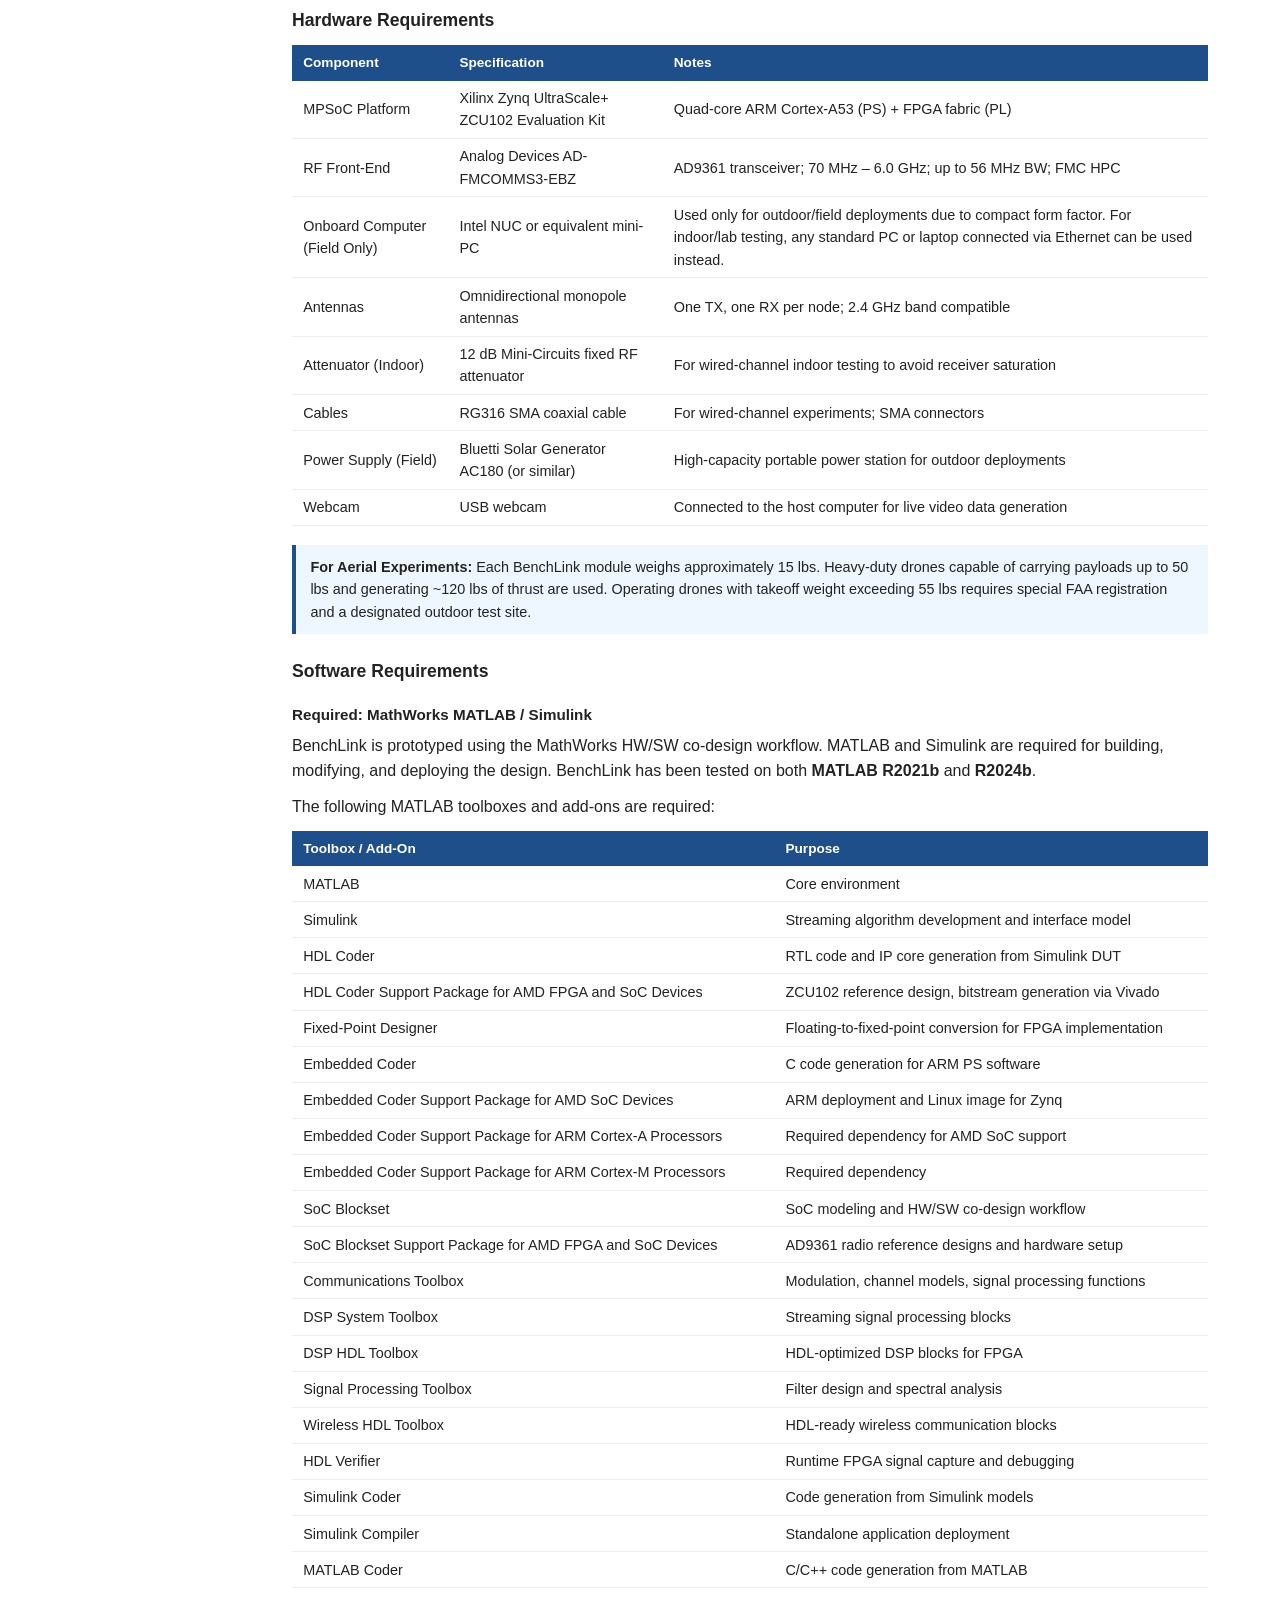
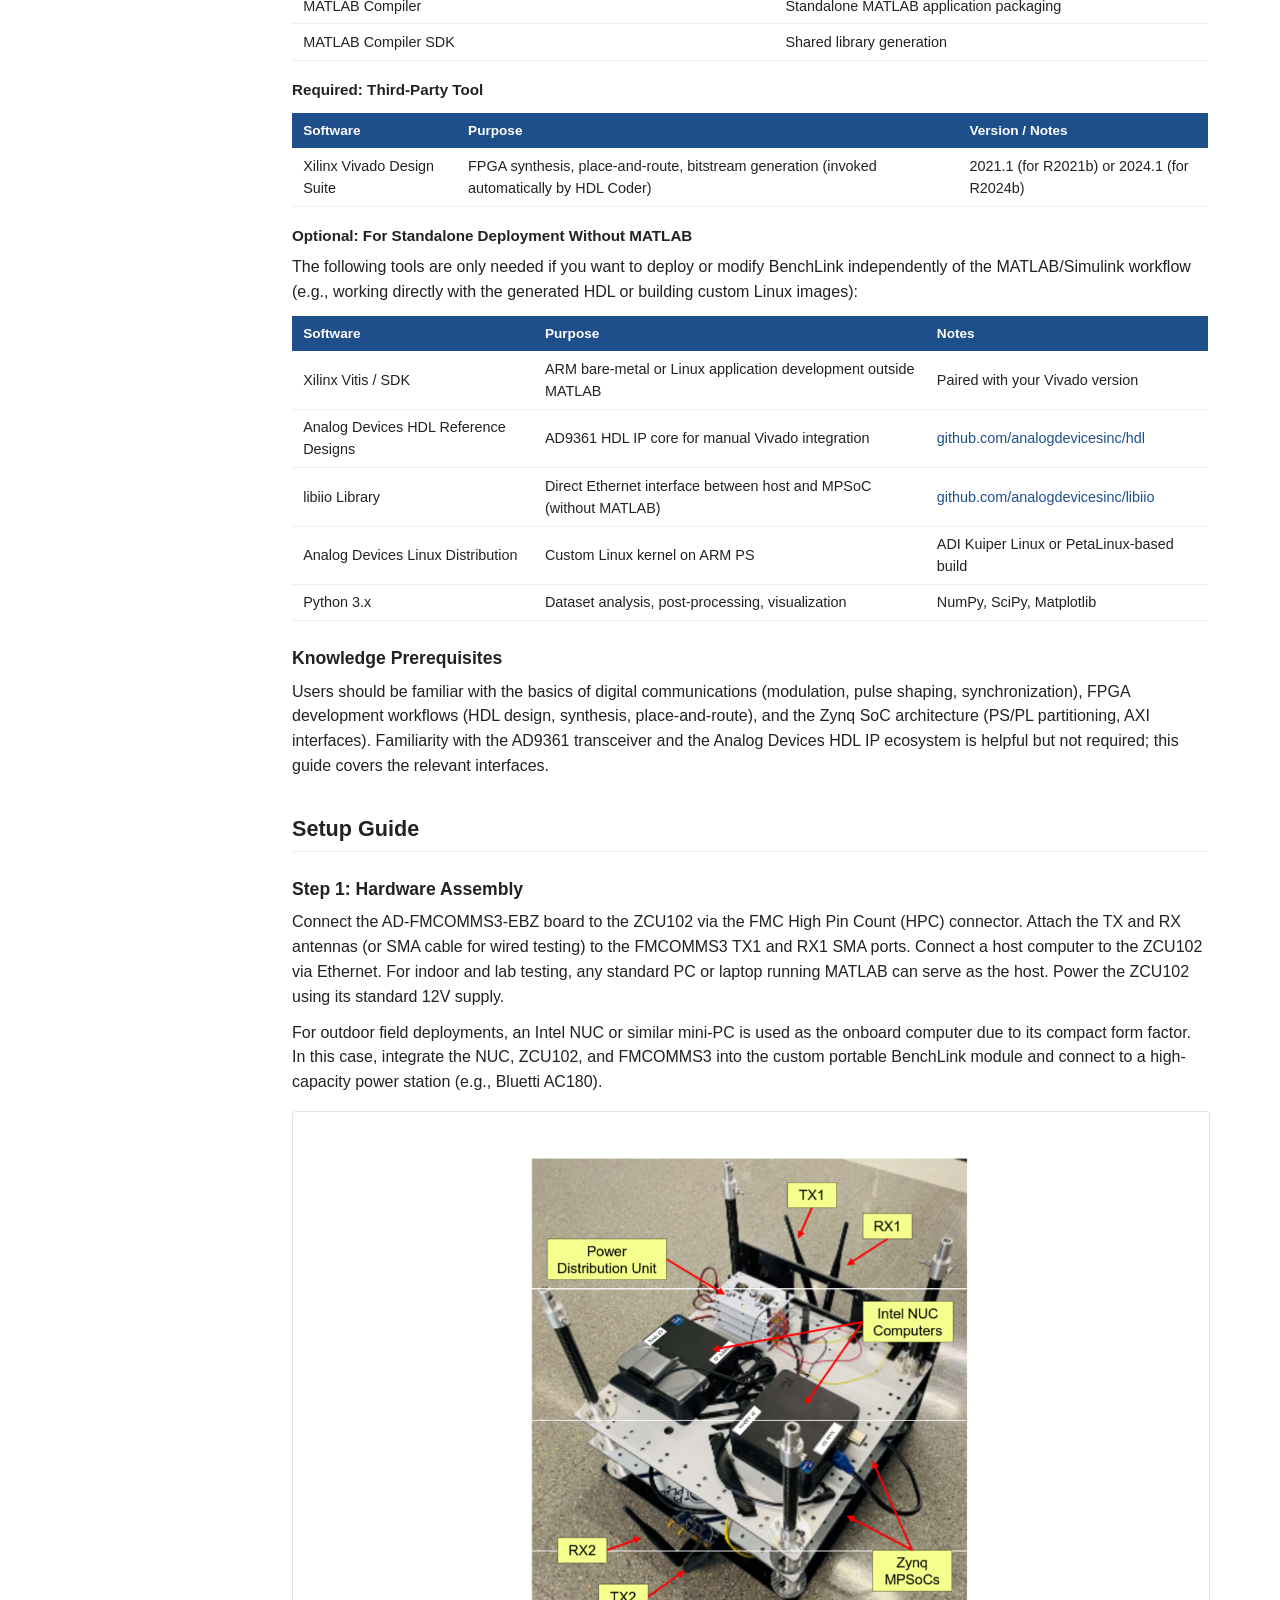
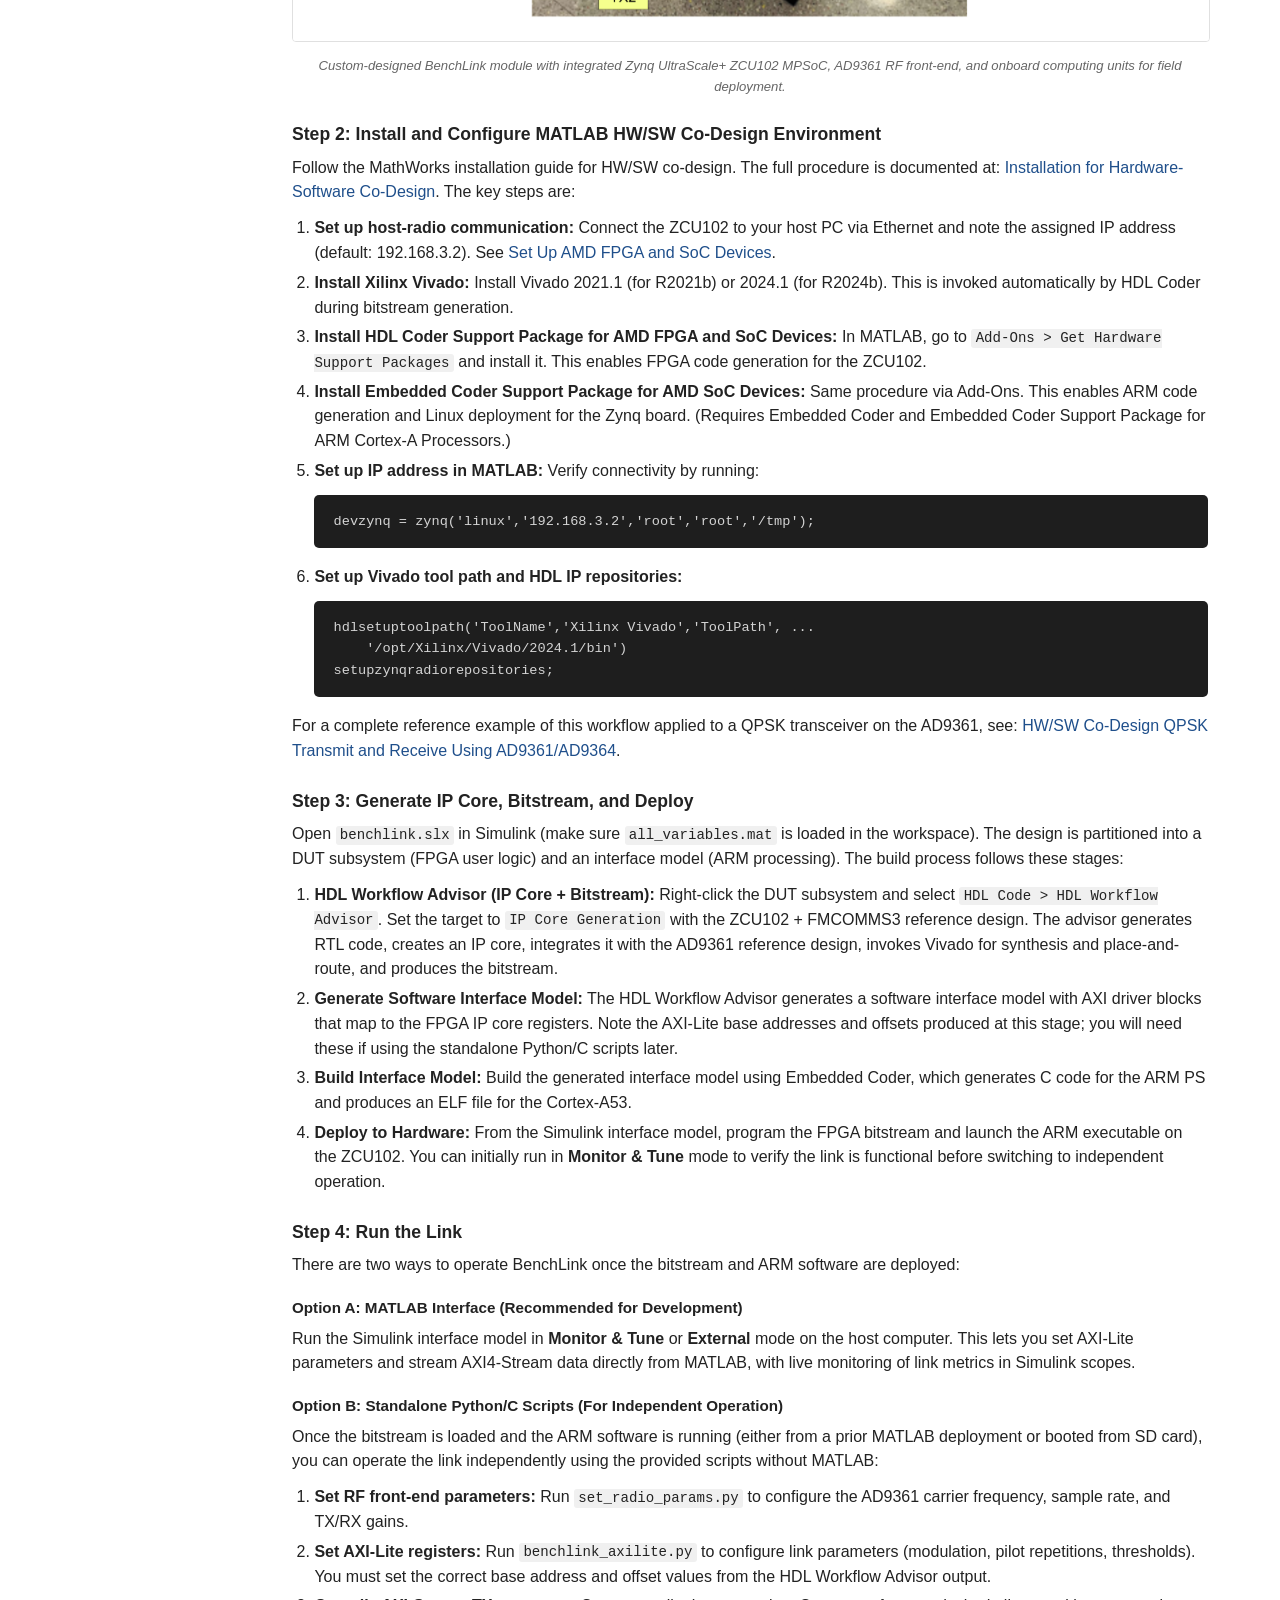
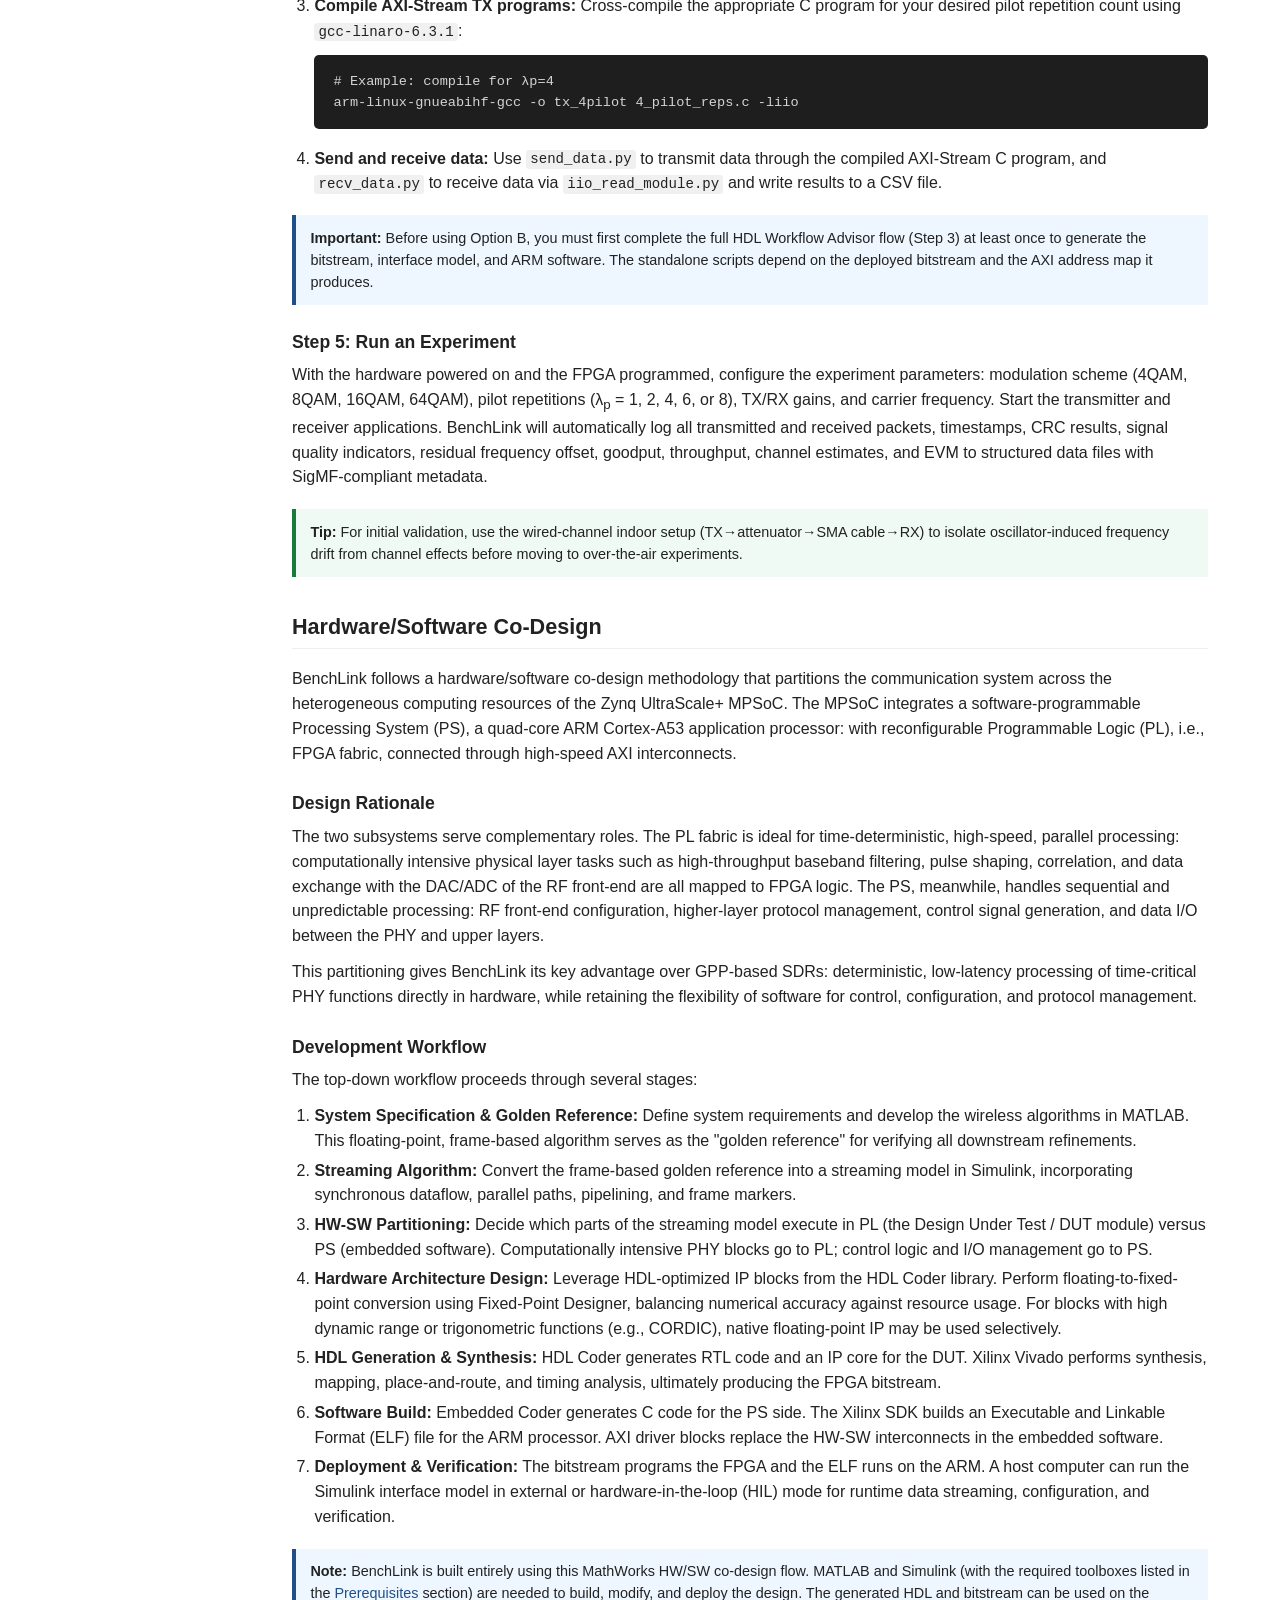
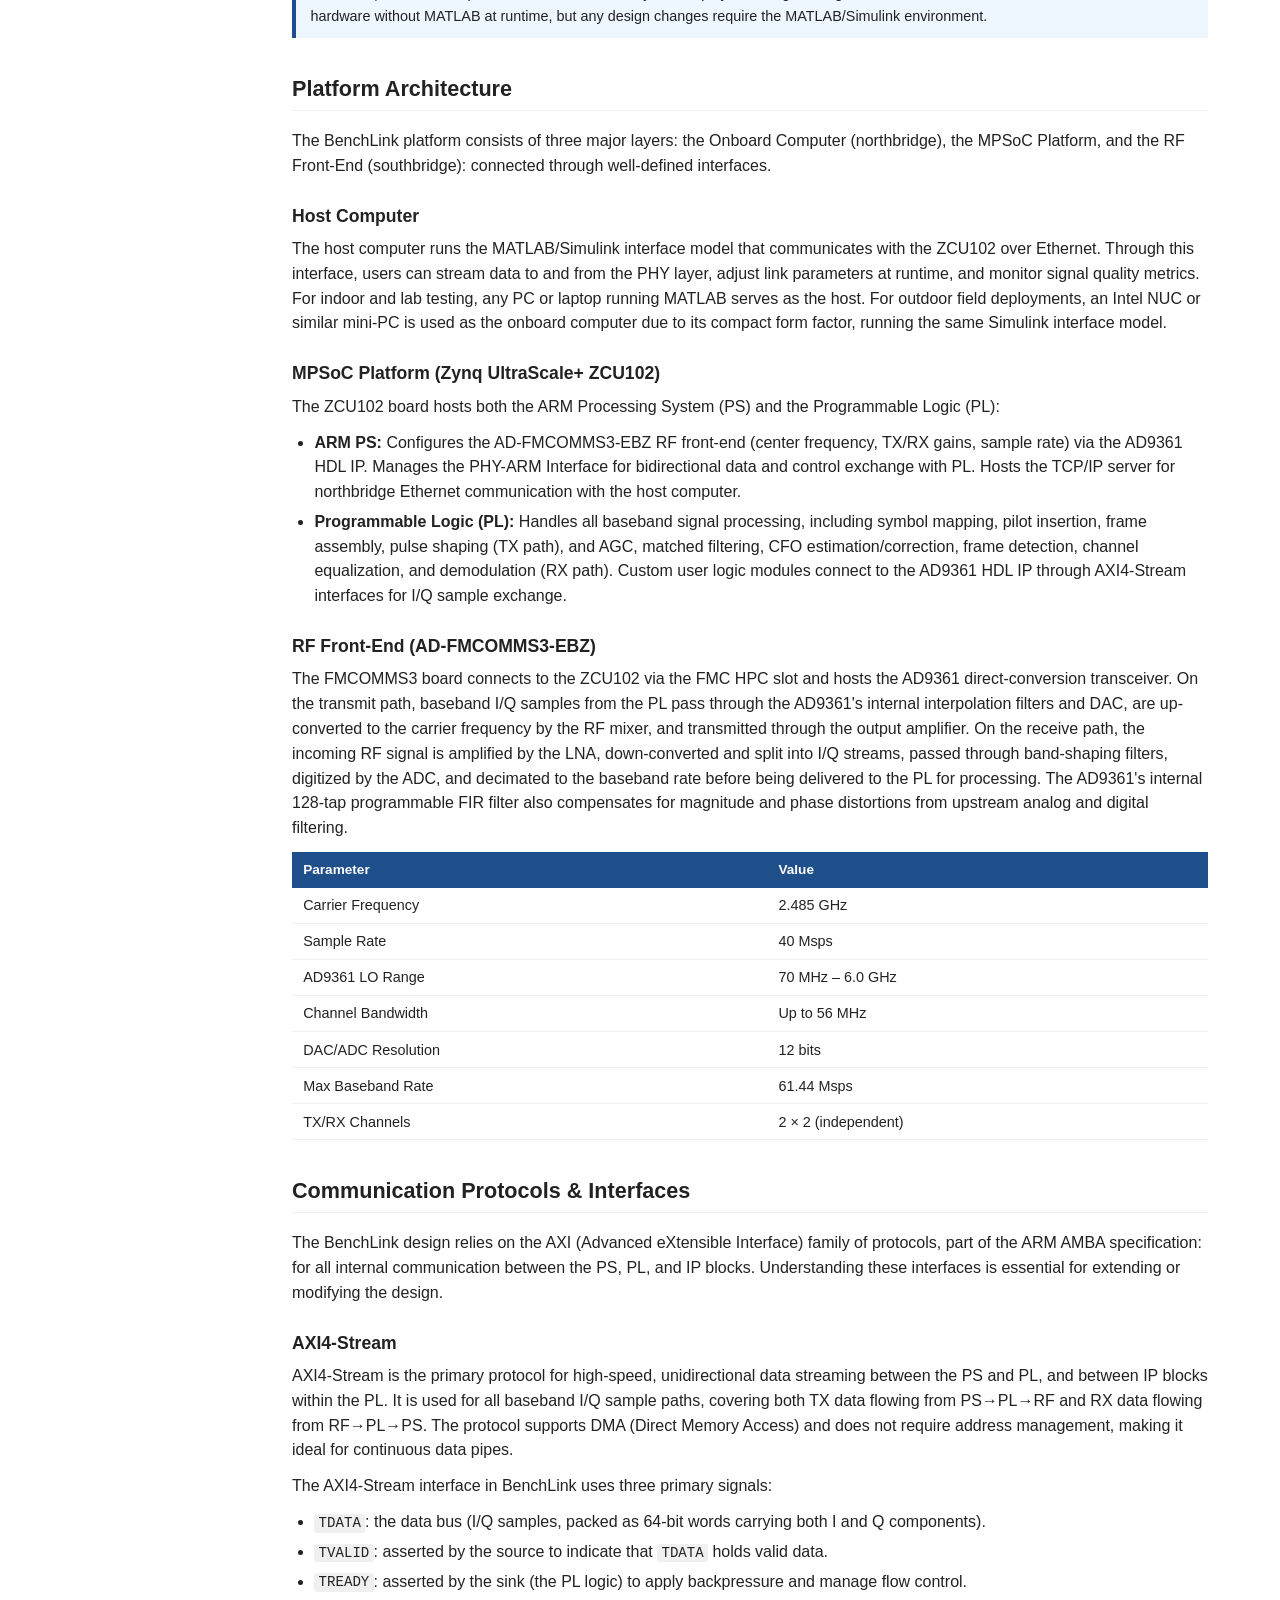
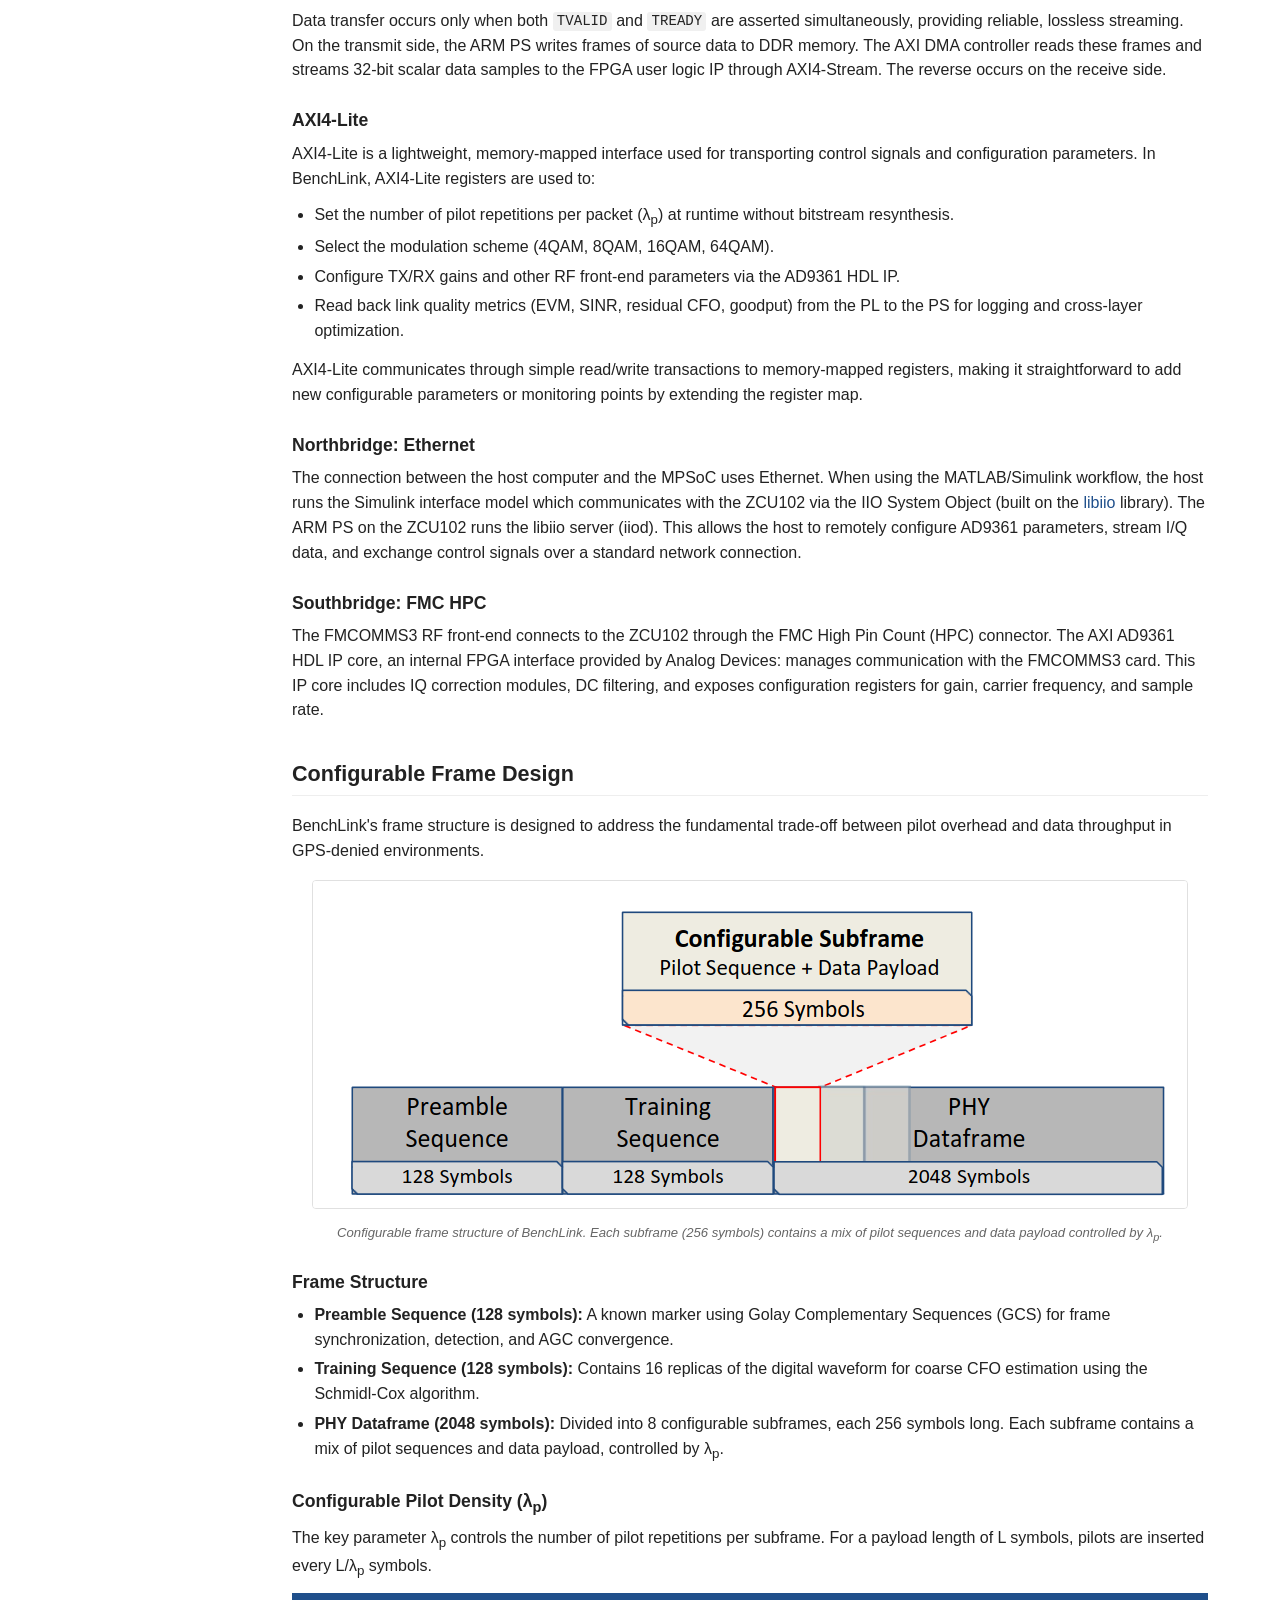
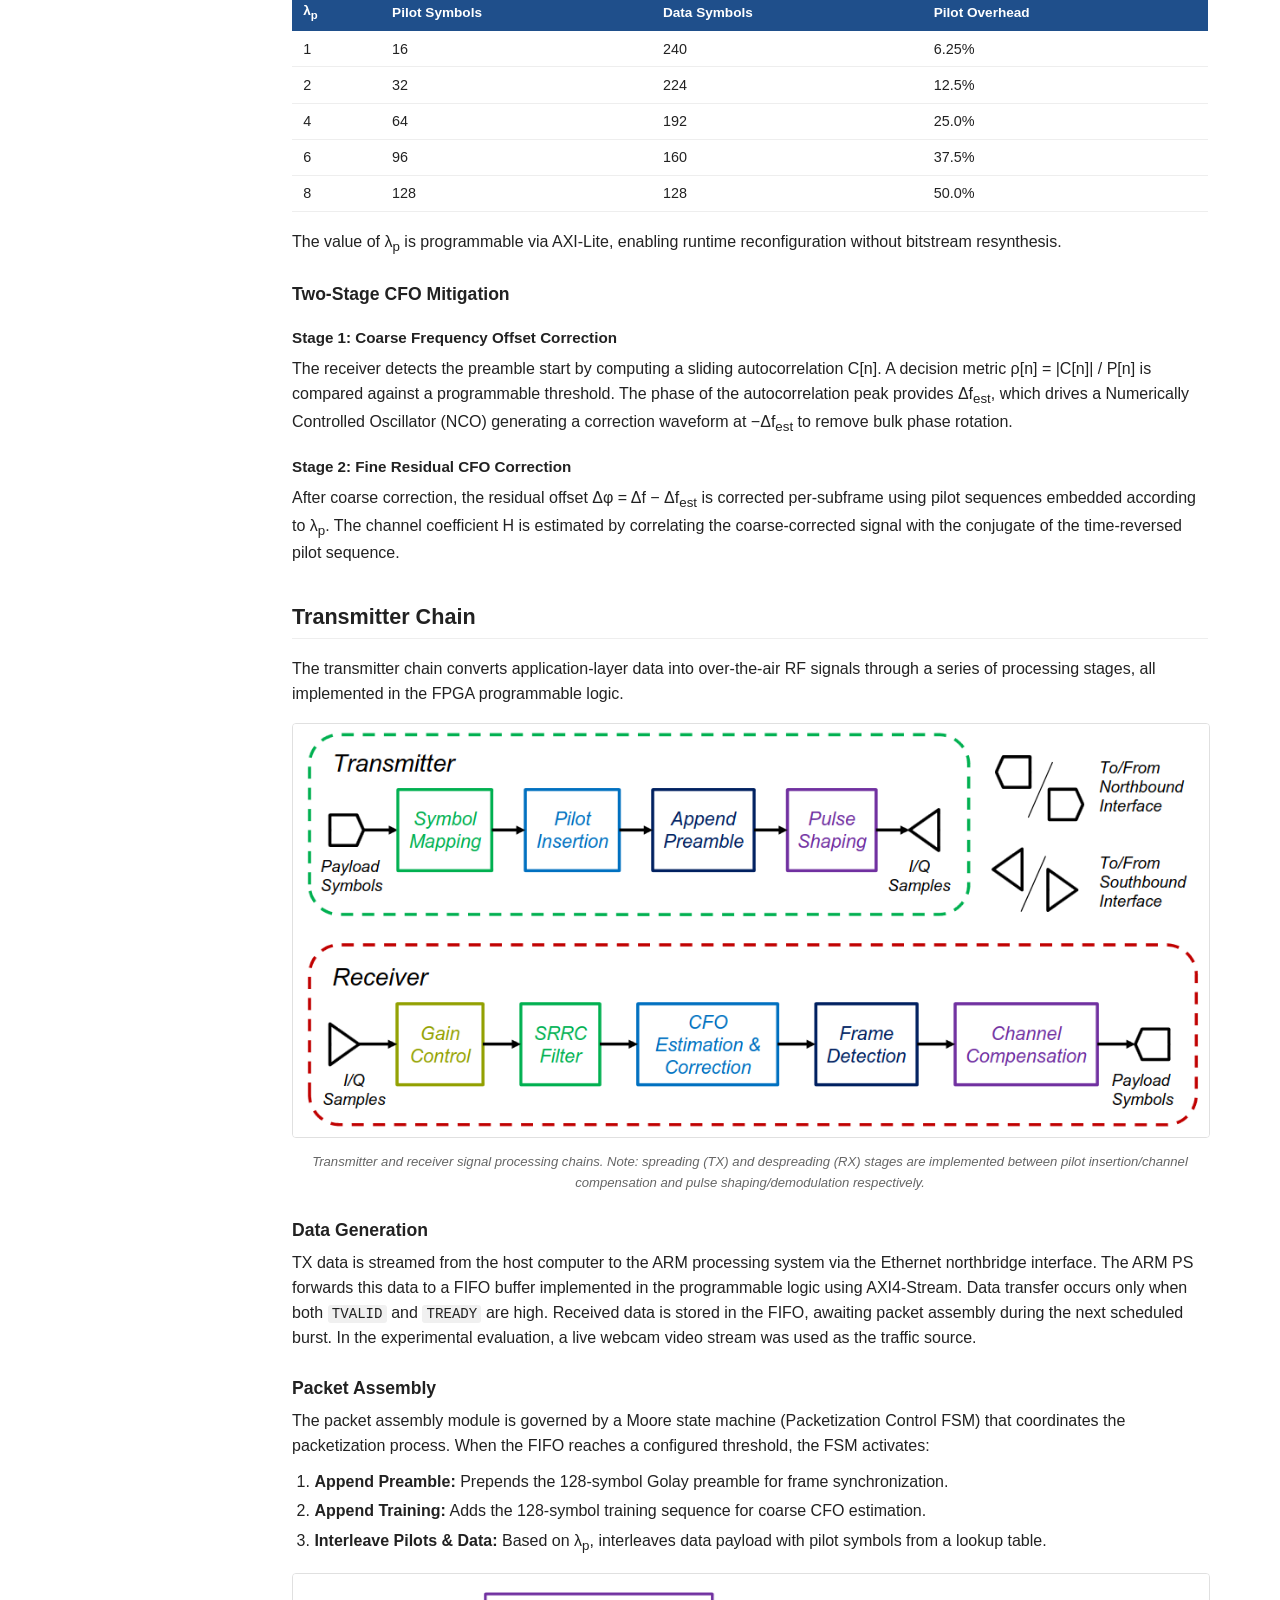
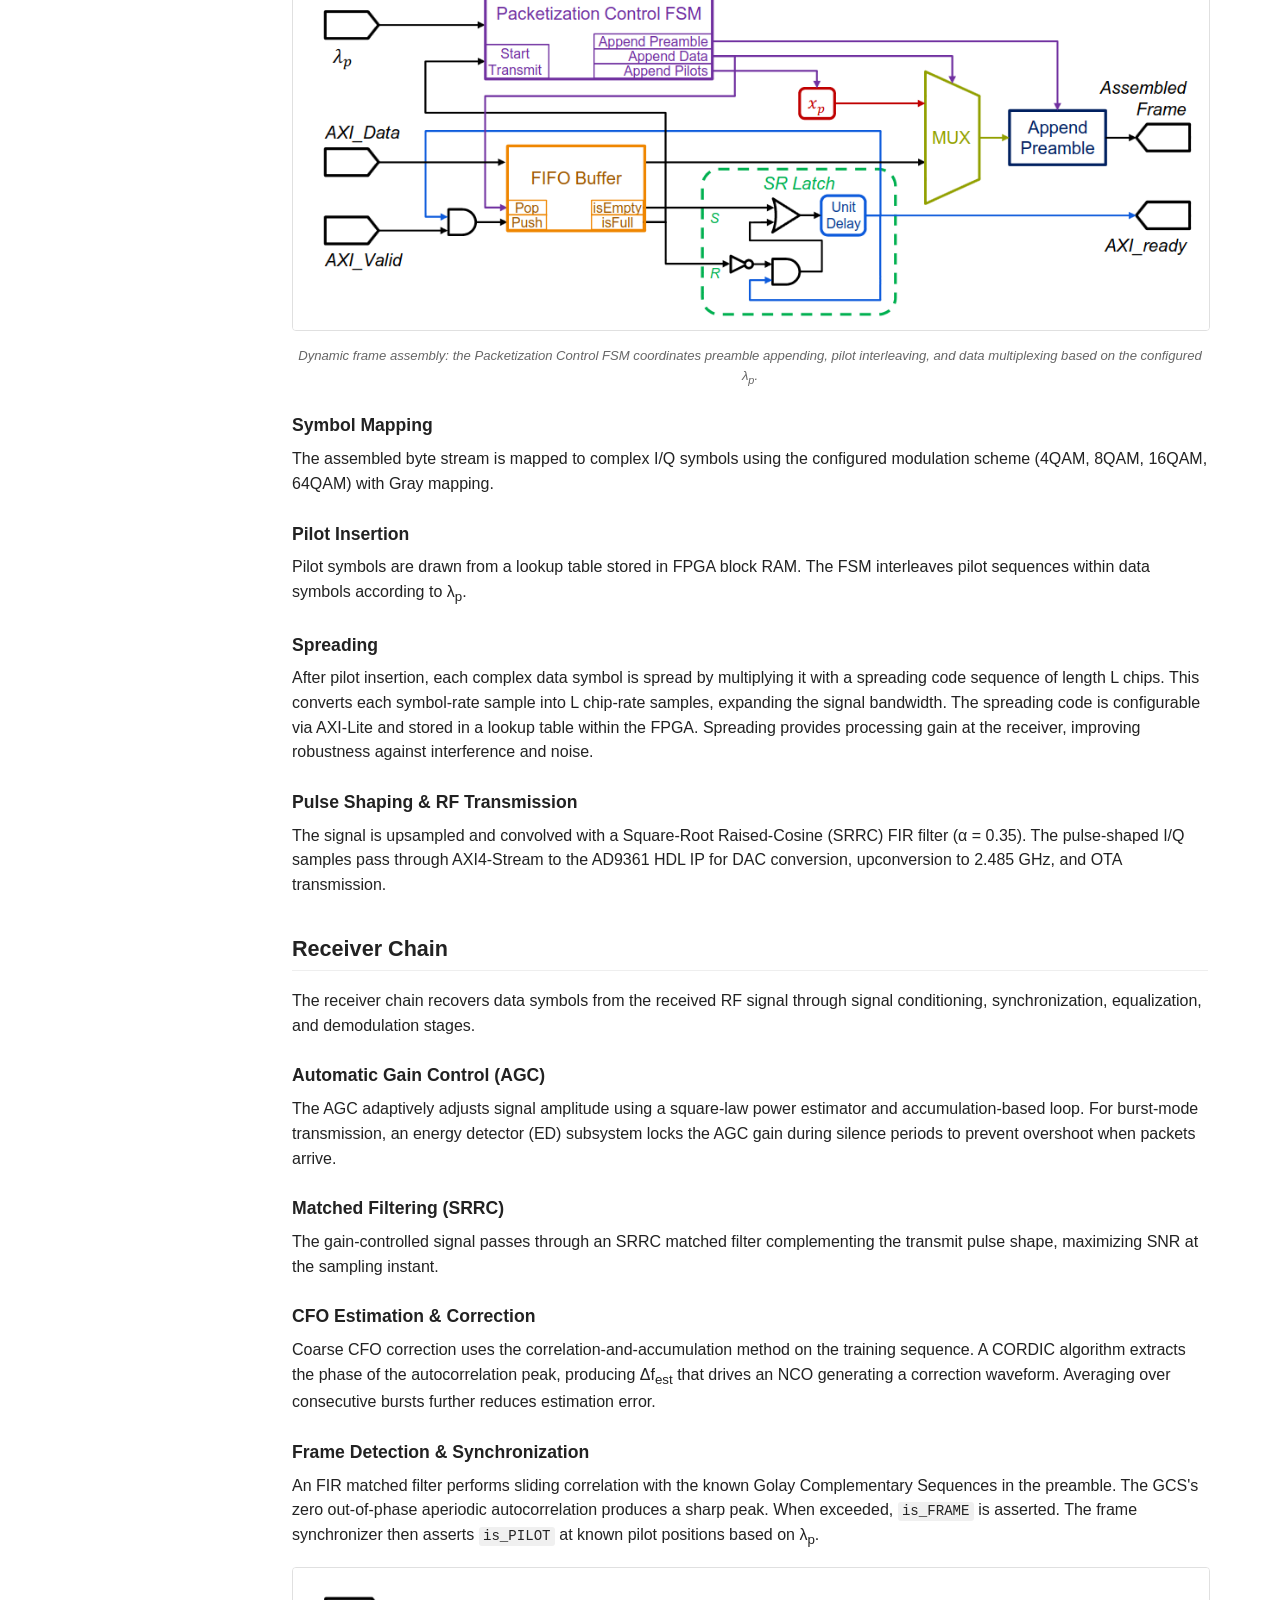
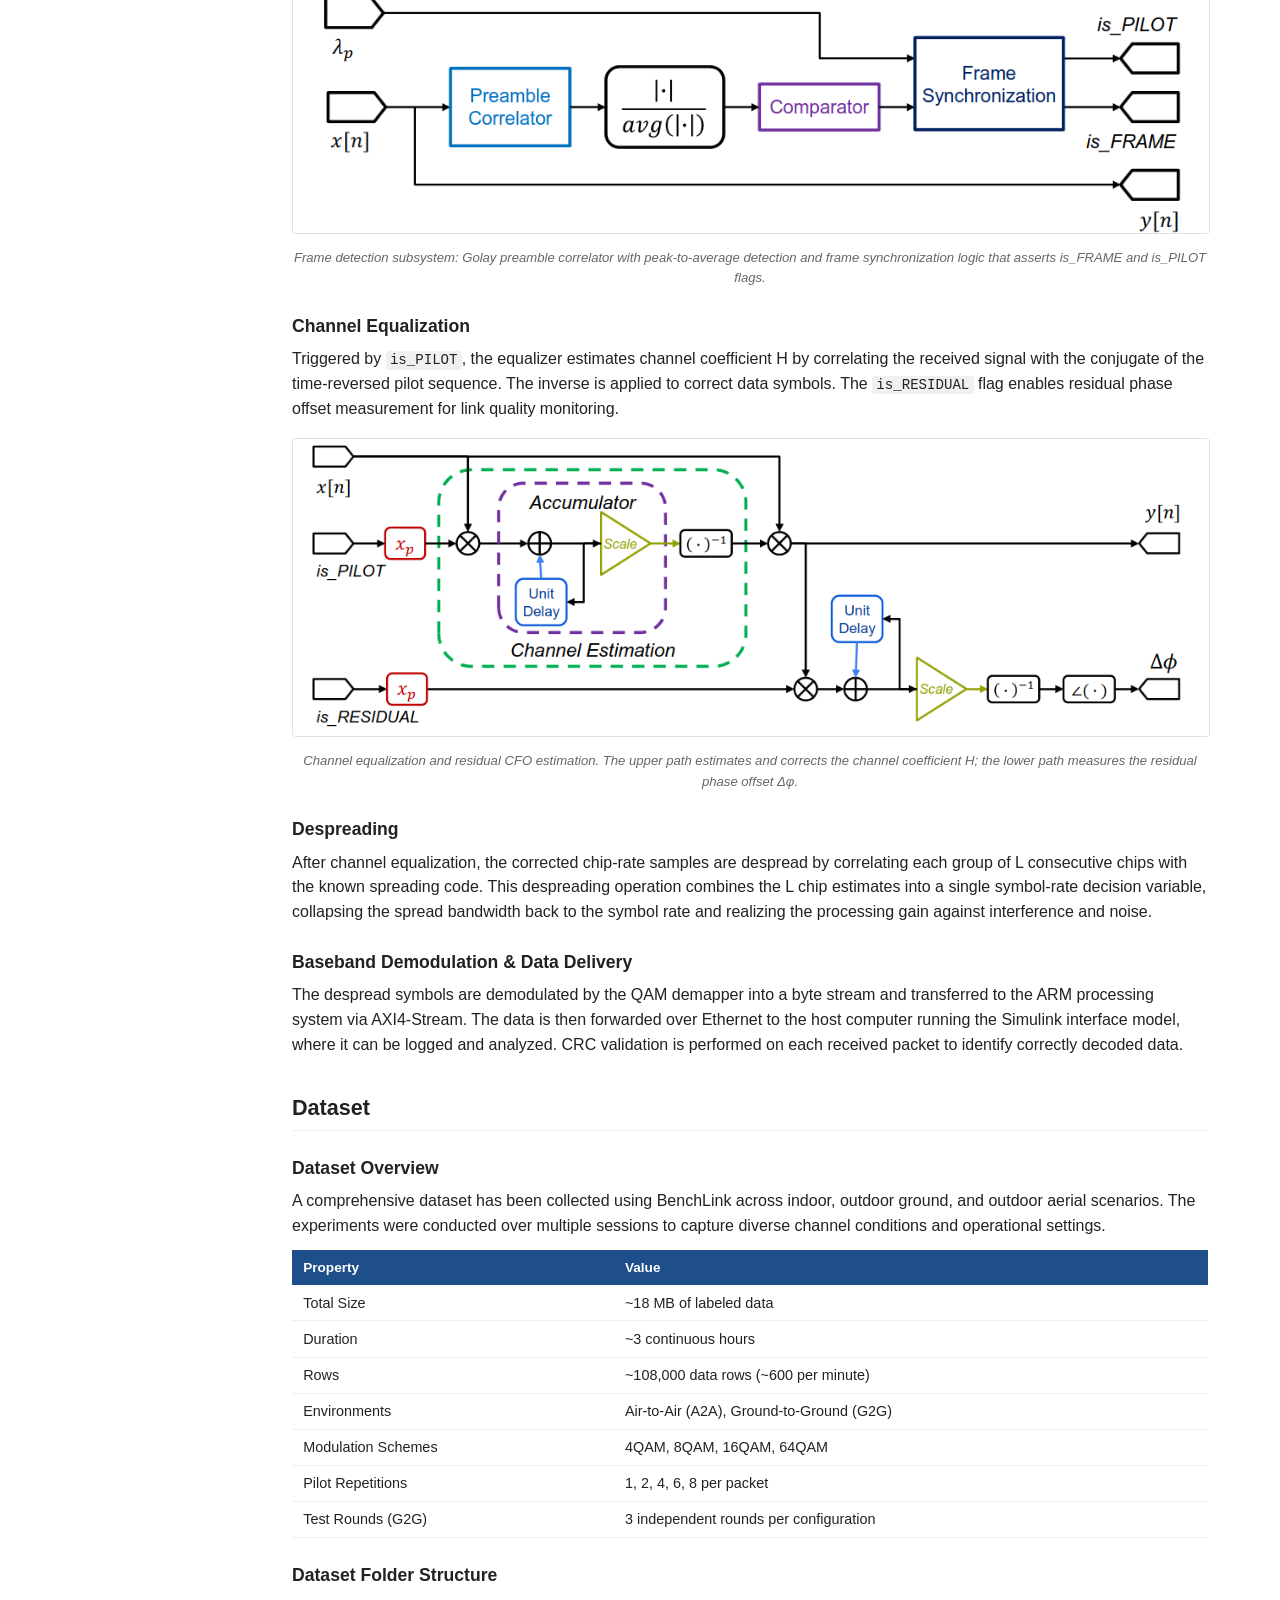
==== commit a3df7d93: "home buttons" ====
--- a/benchlink.html
+++ b/benchlink.html
@@ -155,7 +155,7 @@
         <a class="btn" href="https://github.com/WingsLabWireless/benchlink_v2" target="_blank">&#9733; Source Code</a>
         <a class="btn btn-outline" href="https://github.com/WingsLabWireless/benchlink_v2/tree/main/benchlink_data" target="_blank">&#8615; Dataset</a>
         <a class="btn btn-outline" href="https://arxiv.org/abs/2512.20942" target="_blank">Paper (arXiv)</a>
-        <a class="btn btn-outline" href="https://wingslabwireless.github.io/opensource">Wings Lab Open Source</a>
+        <a class="btn btn-outline" href="https://wingslabwireless.github.io/opensource">WINGS Lab Open Source</a>
       </div>
     </header>
 
